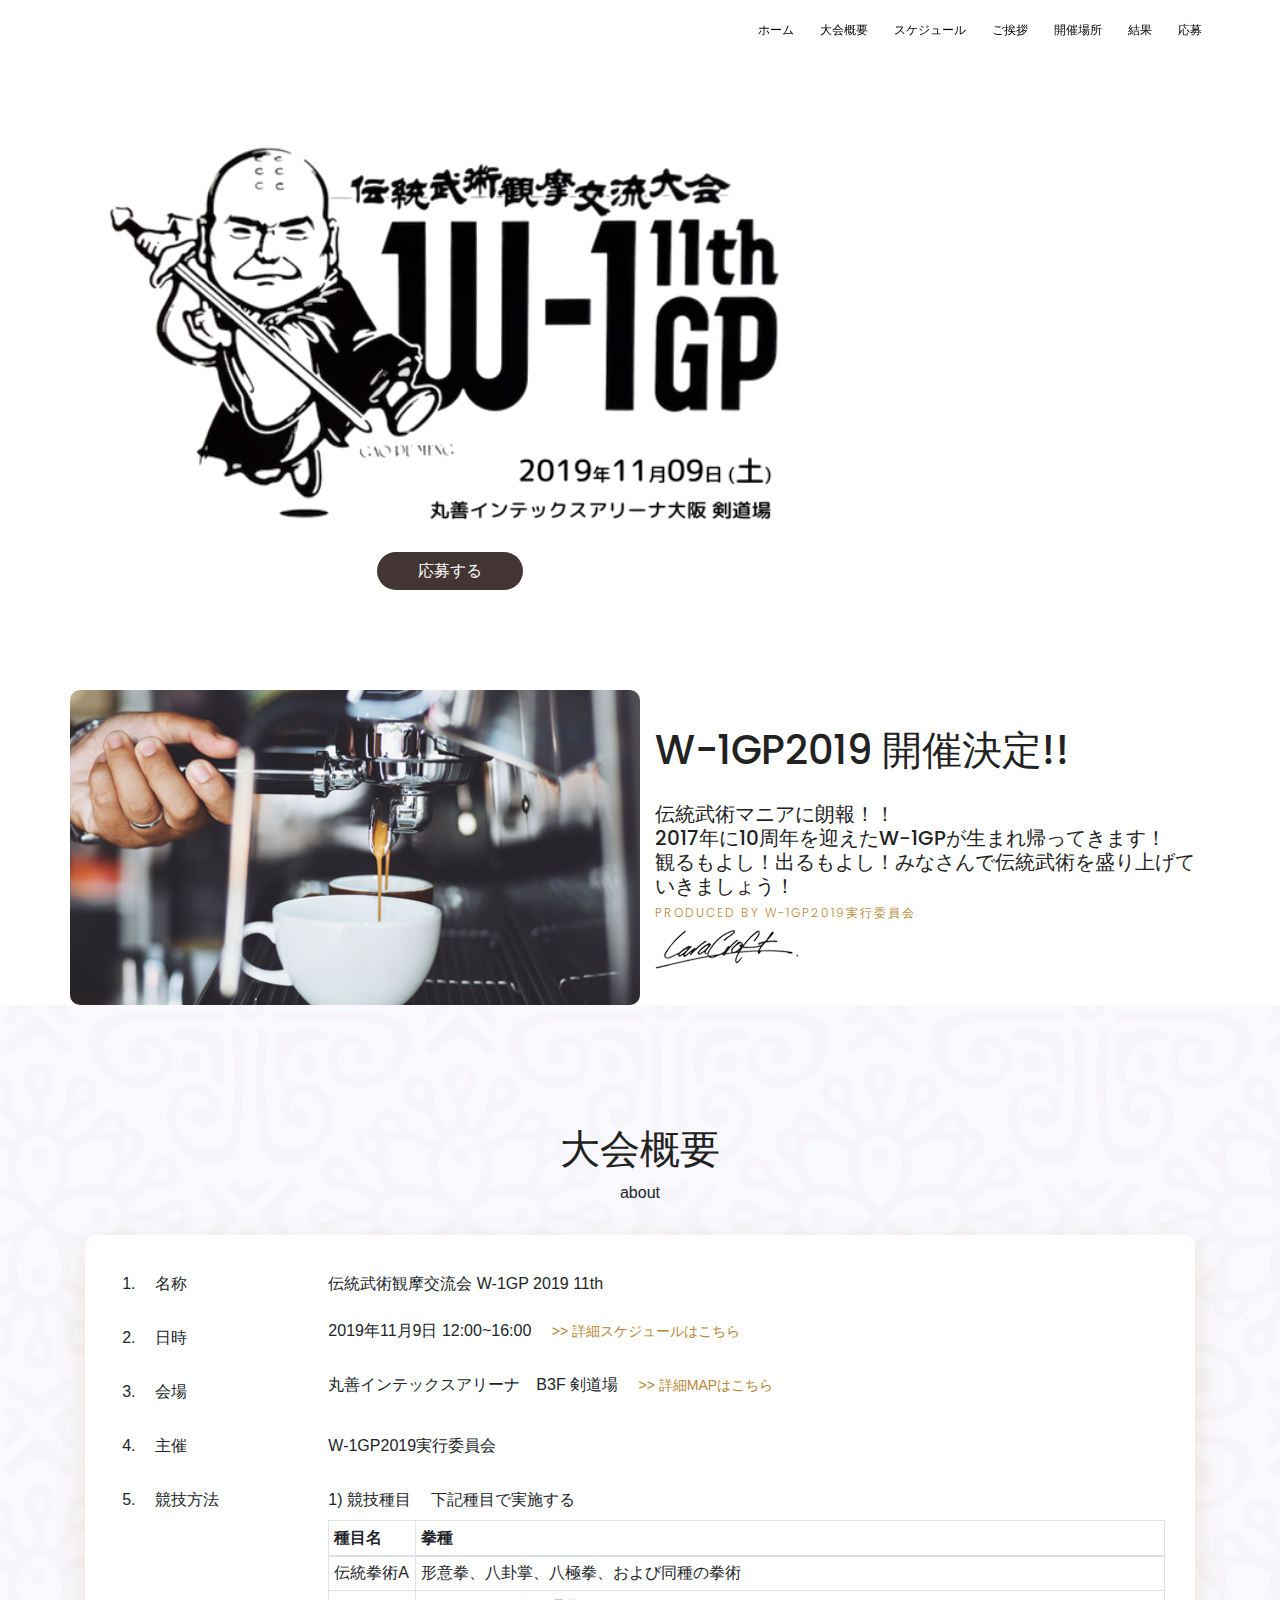
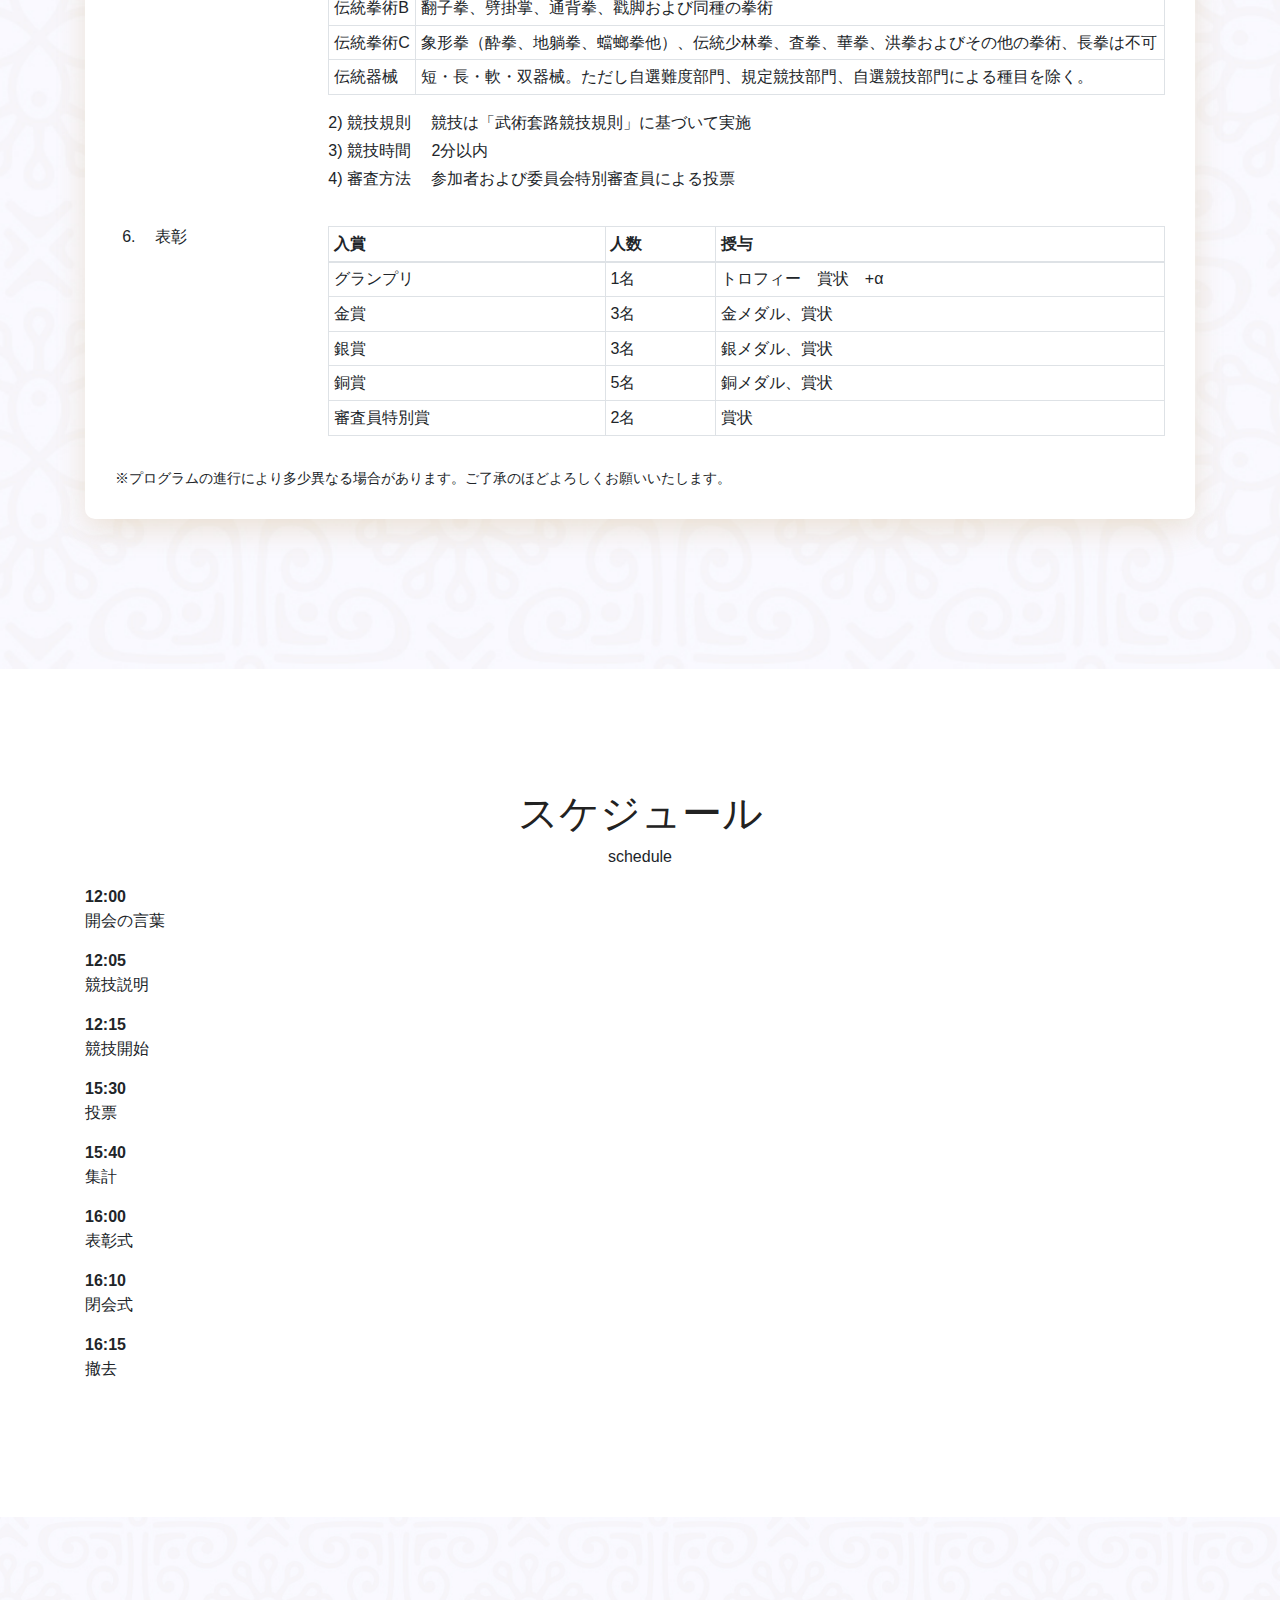
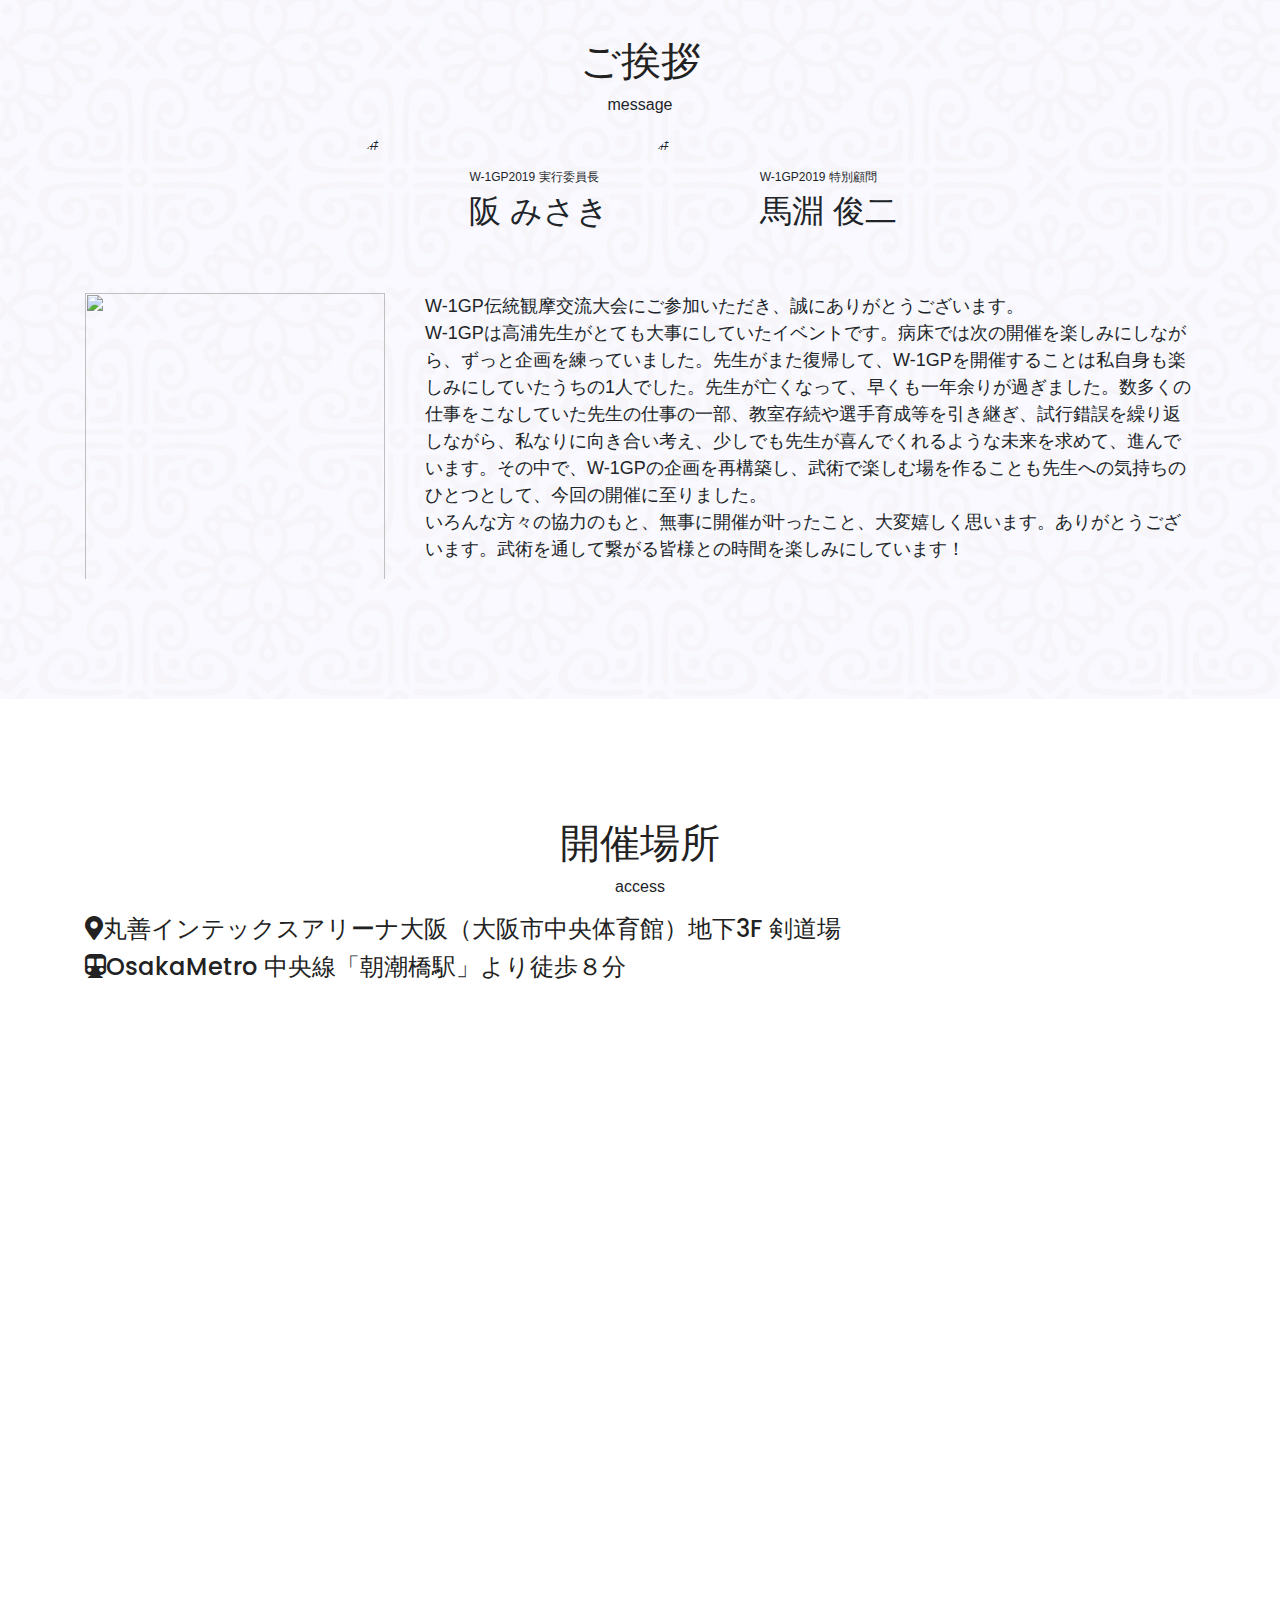
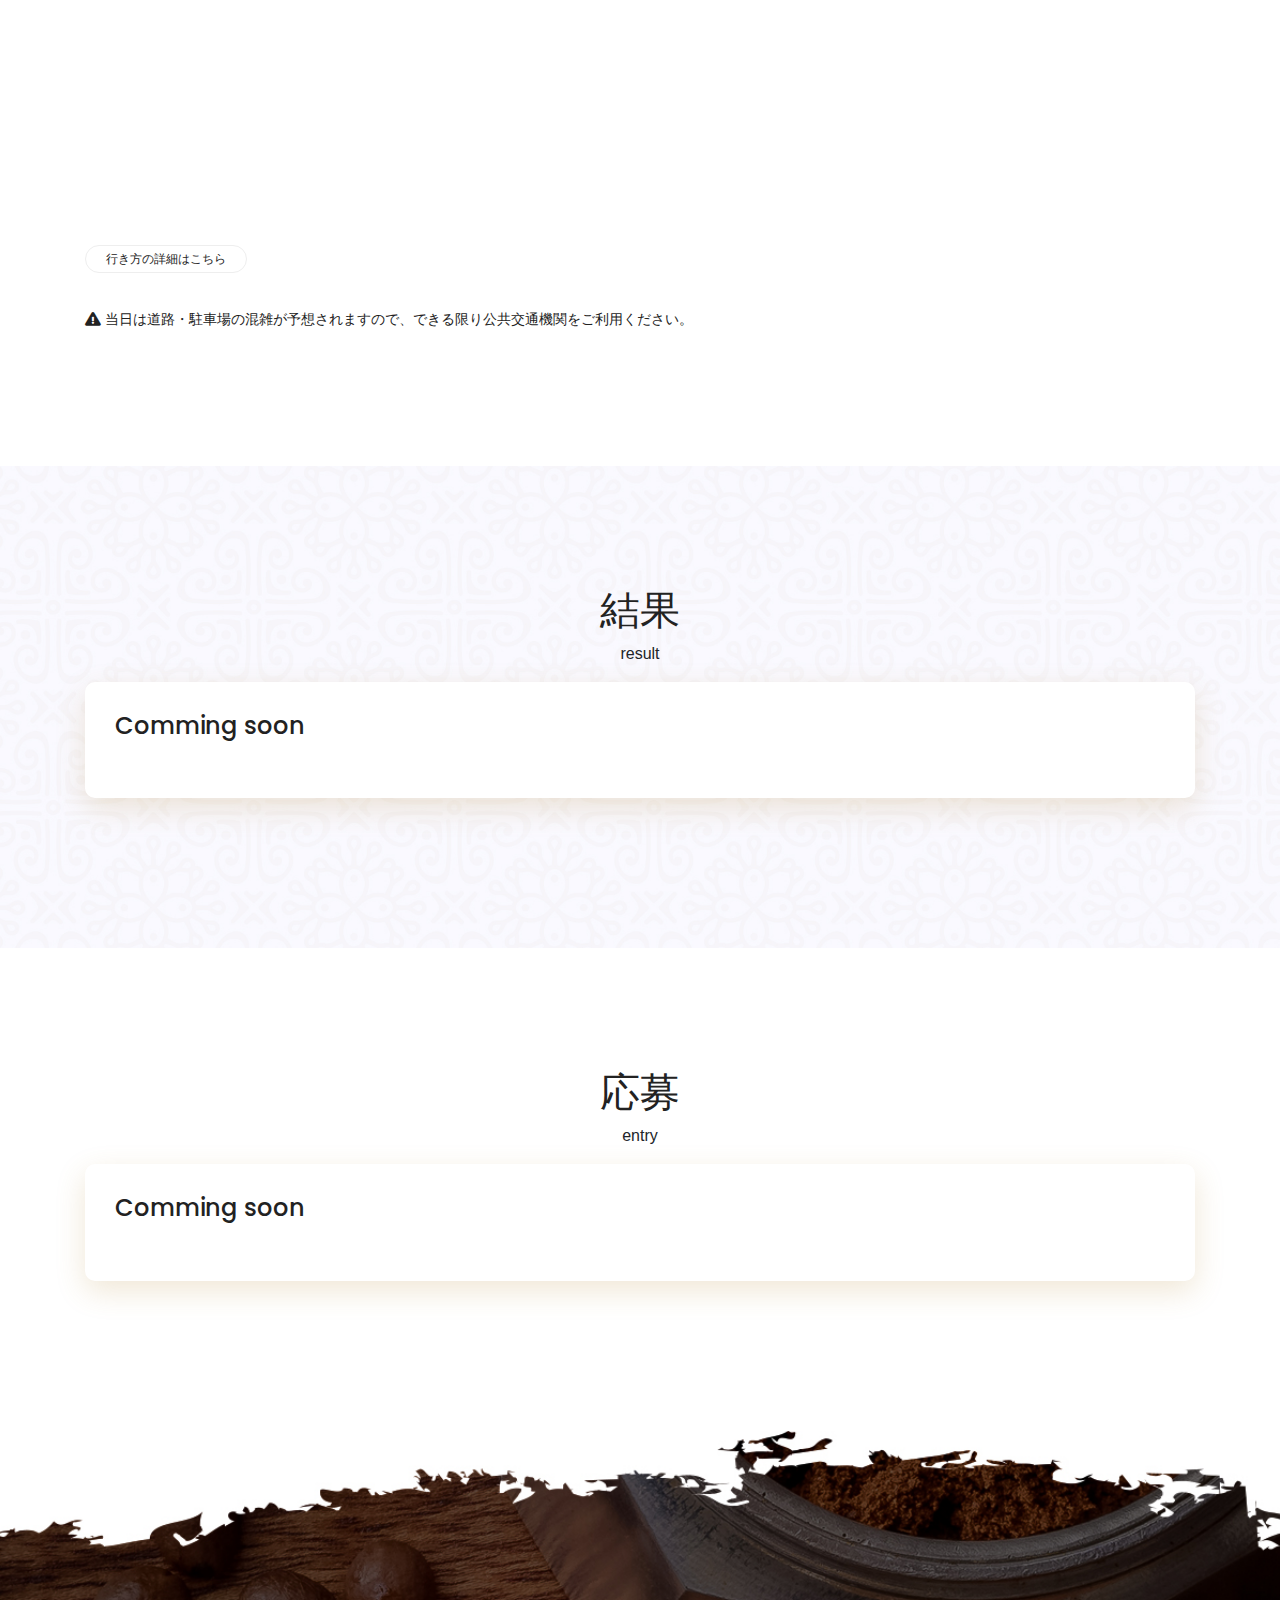
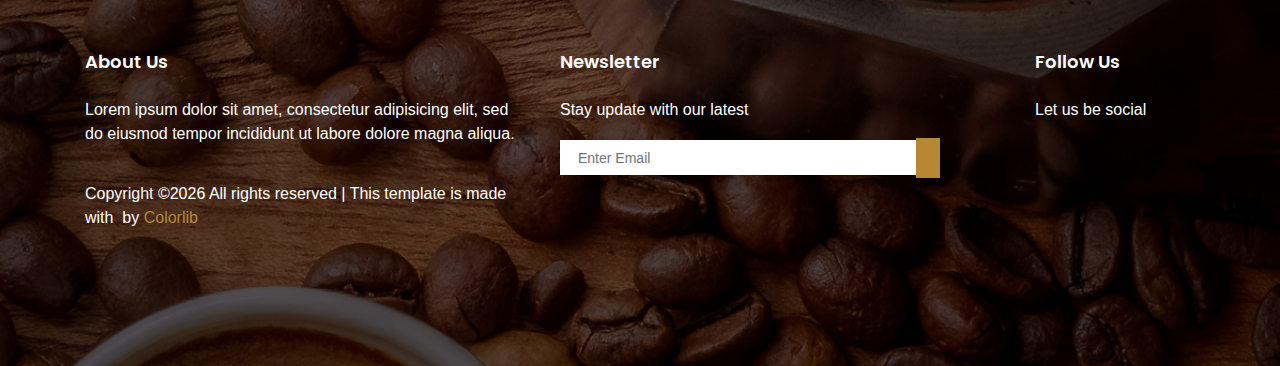
==== index.html @ 1977a781 "スケジュールHTML追加" ====
<!DOCTYPE html>
	<html lang="ja" class="no-js">
	<head>
		<!-- Mobile Specific Meta -->
		<meta name="viewport" content="width=device-width, initial-scale=1, shrink-to-fit=no">
		<!-- Favicon-->
		<link rel="shortcut icon" href="img/fav.png">
		<!-- Author Meta -->
		<meta name="author" content="codepixer">
		<!-- Meta Description -->
		<meta name="description" content="">
		<!-- Meta Keyword -->
		<meta name="keywords" content="">
		<!-- meta character set -->
		<meta charset="UTF-8">
		<!-- Site Title -->
		<title>W-1GP2019</title>

		<link href="https://fonts.googleapis.com/css?family=Poppins:100,200,400,300,500,600,700" rel="stylesheet"> 
			<!--
			CSS
			============================================= -->
			<link rel="stylesheet" href="css/linearicons.css">
 
			<link rel="stylesheet" href="css/main.css">

			<link rel="stylesheet" href="https://stackpath.bootstrapcdn.com/bootstrap/4.3.1/css/bootstrap.min.css" integrity="sha384-ggOyR0iXCbMQv3Xipma34MD+dH/1fQ784/j6cY/iJTQUOhcWr7x9JvoRxT2MZw1T" crossorigin="anonymous">

			<link href="https://use.fontawesome.com/releases/v5.6.1/css/all.css" rel="stylesheet">


		</head>
		<body>
			
			<!-- ヘッダー -->
			<header id="header" id="home">
				<div class="container">
			    	<div class="row align-items-center justify-content-between d-flex">
				      <div id="logo">
				        <a href="index.html"><img src="img/logo_W-1GP11th.png" alt="" title="" /></a>
				      </div>
				      <nav id="nav-menu-container">
				        <ul class="nav-menu">
				          <li class="menu-active"><a href="#home2">ホーム</a></li>
				          <li><a href="#about">大会概要</a></li>
				          <li><a href="#schedule">スケジュール</a></li>
				          <li><a href="#message">ご挨拶</a></li>
				          <li><a href="#access">開催場所</a></li>
				          <li><a href="#result">結果</a>
				          <li><a href="#entry">応募</a>
				          </li>
				        </ul>
				      </nav><!-- #nav-menu-container -->
			    	</div>
			    </div>
			  </header><!-- #header -->

			<!-- start banner Area -->
			<section class="banner-area" id="home">
				<div class="container">
					<div class="row fullscreen d-flex align-items-center justify-content-start">
						<div class="banner-content col-lg-8">
							
							<img class="header-img" src="img/logo_1.png" alt="">
							<a href="#entry" class="primary-btn">応募する</a>
						</div>
					</div>
				</div>
			</section>
			<!-- End banner Area -->

			<!-- Start video-sec Area -->
			<section class="video-sec-area pb-100 pt-40" id="home2">
				<div class="container">
					<div class="row justify-content-start align-items-center">
						<div class="col-lg-6 video-right p-0 justify-content-center align-items-center d-flex">
							<!-- <div class="overlay overlay-bg"></div> -->
							<iframe class="facebook-video" src="https://www.facebook.com/plugins/video.php?href=https%3A%2F%2Fwww.facebook.com%2Fkenkonkensya%2Fvideos%2F1352276488217875%2F&show_text=0&width=560" width="100%" height="315" style="border:none;overflow:hidden" scrolling="no" frameborder="0" allowTransparency="true" allowFullScreen="true"></iframe>

							<!-- <a class="play-btn" href="https://www.youtube.com/watch?v=ARA0AxrnHdM"><img class="img-fluid" src="img/play-icon.png" alt=""></a> -->
						</div>
						<div class="col-lg-6 video-left">
							
							<h1>W-1GP2019 開催決定!!
							</h1>
							<h5><span>伝統武術マニアに朗報！！ <br>
							2017年に10周年を迎えたW-1GPが生まれ帰ってきます！<br>

							観るもよし！出るもよし！みなさんで伝統武術を盛り上げていきましょう！
							</span></h5>
							
							<h6>produced by W-1GP2019実行委員会</h6>
							<img class="img-fluid" src="img/signature.png" alt="">
						</div>
					</div>
				</div>	
			</section>
			<!-- End video-sec Area -->
			
			<!-- Start menu Area -->
			<section class="menu-area section-gap" id="about">
				<div class="container">
					<div class="row d-flex justify-content-center">
						<div class="menu-content pb-60 col-lg-10">
							<div class="title text-center section-title">
								<h1 class="mb-10">大会概要</h1>
								<p>about</p>
							</div>
						</div>
					</div>

					<div class="row">
							<div class="col-lg-12">
								<div class="single-menu">

									<ol>
										<div class="form-group row">
											<li class="col-sm-2 col-form-label">名称</li>
											<div class="col-sm-10">
												<p class="form-control-plaintext">伝統武術観摩交流会 W-1GP 2019 11th</p>
											</div>
										</div>

										<div class="form-group row">
											<li class="col-sm-2 col-form-label">日時</li>
											<div class="col-sm-10">
												<span class="col-form-label mr-3">2019年11月9日 12:00~16:00</span>
												<span><a class="link" href="#schedule">>> 詳細スケジュールはこちら</a></span>
											</div>
										</div>

										<div class="form-group row">
											<li class="col-sm-2 col-form-label">会場</li>
											<div class="col-sm-10">
												<span class="col-form-label mr-3">丸善インテックスアリーナ　B3F 剣道場</span>
												<span><a class="link" href="#access">>> 詳細MAPはこちら</a></span>
											</div>
										</div>

										<div class="form-group row">
											<li class="col-sm-2 col-form-label">主催</li>
											<div class="col-sm-10">
												<p class="form-control-plaintext">W-1GP2019実行委員会</p>
											</div>
										</div>
										<div class="form-group row">
											<li class="col-sm-2 col-form-label">競技方法</li>
											<div class="col-sm-10">
												<div class="form-control-plaintext">
													<ul>
														<li class="mb-1">
															<span class="col-form-label mr-3">1) 競技種目</span>
															<span class="col-form-label">下記種目で実施する</span>
																<table class="table table-sm table-hover table-bordered mt-2">
																	<thead>
																		<tr>
																			<th>種目名</th>
																			<th>拳種</th>
																		</tr>
																	</thead>
																	<tbody>
																		<tr>
																			<td>伝統拳術A</td>
																			<td>形意拳、八卦掌、八極拳、および同種の拳術</td>
																		</tr>
																		<tr>
																			<td>伝統拳術B</td>
																			<td>翻子拳、劈掛掌、通背拳、戳脚および同種の拳術</td>
																		</tr>
																		<tr>
																			<td>伝統拳術C</td>
																			<td>象形拳（酔拳、地躺拳、蟷螂拳他）、伝統少林拳、査拳、華拳、洪拳およびその他の拳術、長拳は不可</td>
																		</tr>
																		<tr>
																			<td>伝統器械</td>
																			<td>短・長・軟・双器械。ただし自選難度部門、規定競技部門、自選競技部門による種目を除く。</td>
																		</tr>

																	</tbody>
																</table>

														</li>
	
														<li class="mb-1">
															<span class="col-form-label mr-3">2) 競技規則</span>
															<span class="col-form-label">競技は「武術套路競技規則」に基づいて実施</span>
														</li>
														<li class="mb-1">
															<span class="col-form-label mr-3">3) 競技時間</span>
															<span class="col-form-label">2分以内</span>
														</li>
														<li class="mb-1">
															<span class="col-form-label mr-3">4) 審査方法</span>
															<span class="col-form-label">参加者および委員会特別審査員による投票</span>
														</li>			
													</ul>
												</div>
												
												
											</div>
										</div>
										<div class="form-group row">
											<li class="col-sm-2 col-form-label">表彰</li>
											<div class="col-sm-10">
												<table class="table table-sm table-hover table-bordered mt-2">
													<thead>
														<tr>
															<th>入賞</th>
															<th>人数</th>
															<th>授与</th>
														</tr>
													</thead>
													<tbody>
														<tr>
															<td>グランプリ</td>
															<td>1名</td>
															<td>トロフィー　賞状　+α</td>
														</tr>
														<tr>
															<td>金賞</td>
															<td>3名</td>
															<td>金メダル、賞状</td>
														</tr>
														<tr>
															<td>銀賞</td>
															<td>3名</td>
															<td>銀メダル、賞状</td>
														</tr>
														<tr>
															<td>銅賞</td>
															<td>5名</td>
															<td>銅メダル、賞状</td>
														</tr>
														<tr>
															<td>審査員特別賞</td>
															<td>2名</td>
															<td>賞状</td>
														</tr>

													</tbody>
												</table>

											</div>
										</div>
									</ol>

									<p class="notes">※プログラムの進行により多少異なる場合があります。ご了承のほどよろしくお願いいたします。</p>

								</div>
							</div>
						</div>

				</div>
			</section>
			<!-- End menu Area -->

			<!-- Start gallery Area -->
			<section class="gallery-area section-gap" id="schedule">
				<div class="container">
					<div class="row d-flex justify-content-center">
						<div class="menu-content pb-60 col-lg-10">
							<div class="title text-center">
								<h1 class="mb-10">スケジュール</h1>
								<p>schedule</p>
							</div>
						</div>
					</div>
					<div class="row">
						<div class="col-lg-12">
							<ul class="p-program-timeline">
								<li class="p-program-timeline__item">
									<dl class="p-program-timeline__dl">
										<dt>12:00</dt>
										<dd>開会の言葉</dd>
									</dl>
								</li>
								<li class="p-program-timeline__item">
									<dl class="p-program-timeline__dl">
										<dt>12:05</dt>
										<dd>競技説明</dd>
									</dl>
								</li>
								<li class="p-program-timeline__item">
									<dl class="p-program-timeline__dl">
										<dt>12:15</dt>
										<dd>競技開始</dd>
									</dl>
								</li>
								<li class="p-program-timeline__item">
									<dl class="p-program-timeline__dl">
										<dt>15:30</dt>
										<dd>投票</dd>
									</dl>
								</li>
								<li class="p-program-timeline__item">
									<dl class="p-program-timeline__dl">
										<dt>15:40</dt>
										<dd>集計</dd>
									</dl>
								</li>
								<li class="p-program-timeline__item">
									<dl class="p-program-timeline__dl">
										<dt>16:00</dt>
										<dd>表彰式</dd>
									</dl>
								</li>
								<li class="p-program-timeline__item">
									<dl class="p-program-timeline__dl">
										<dt>16:10</dt>
										<dd>閉会式</dd>
									</dl>
								</li>
								<li class="p-program-timeline__item">
									<dl class="p-program-timeline__dl">
										<dt>16:15</dt>
										<dd>撤去</dd>
									</dl>
								</li>
							</ul>

						</div>
					</div>
				</div>
			</section>
			<!-- End gallery Area -->

			<!-- Start menu Area -->
			<section class="menu-area section-gap" id="message">
				<div class="container">
					<div class="row d-flex justify-content-center">
						<div class="menu-content pb-60 col-lg-10">
							<div class="title text-center">
								<h1 class="mb-10">ご挨拶</h1>
								<p>message</p>
							</div>
						</div>
					</div>

					<ul class="tabs">
						<li class="hover" data-tab="misaki">
							<img class="lazyload lazyload-loaded" src="img/message/misaki_message_circle.jpg" alt="#">
							<p>
								<span>W-1GP2019 実行委員長</span>
								阪 みさき
							</p>
						</li>
						<li class="hover" data-tab="mabuchi">
							<img class="lazyload lazyload-loaded" src="img/message/mabuchi_message_circle.jpg" alt="#">
							<p>
								<span>W-1GP2019 特別顧問</span>
								馬淵 俊二
							</p>
						</li>
					</ul>

					<article class="tabpage active" data-tab="misaki">
						<img class="lazyload lazyload-loaded" data-src="img/message/misaki_profile.jpg" src="img/message/misaki_message.jpg" alt="">
						<div class="text-message">
							<p>
								W-1GP伝統観摩交流大会にご参加いただき、誠にありがとうございます。
								<br>
								W-1GPは高浦先生がとても大事にしていたイベントです。病床では次の開催を楽しみにしながら、ずっと企画を練っていました。先生がまた復帰して、W-1GPを開催することは私自身も楽しみにしていたうちの1人でした。先生が亡くなって、早くも一年余りが過ぎました。数多くの仕事をこなしていた先生の仕事の一部、教室存続や選手育成等を引き継ぎ、試行錯誤を繰り返しながら、私なりに向き合い考え、少しでも先生が喜んでくれるような未来を求めて、進んでいます。その中で、W-1GPの企画を再構築し、武術で楽しむ場を作ることも先生への気持ちのひとつとして、今回の開催に至りました。
							<br>
								いろんな方々の協力のもと、無事に開催が叶ったこと、大変嬉しく思います。ありがとうございます。武術を通して繋がる皆様との時間を楽しみにしています！
							</p>
						</div>

					</article>

					<article class="tabpage" data-tab="misaki">
						<img class="lazyload lazyload-loaded" data-src="img/message/misaki_profile.jpg" src="img/message/mabuchi_message.jpg" alt="">
						<div class="text-message">
							<p>
								伝統武術観摩交流大会(W-1GP)は日本の武術太極拳の普及・指導に尽力し功績を残した故高浦猛氏が、全国の伝統武術愛好者の交流の場として2007年から開催した伝統武術による表演大会です。
								<br>
								この大会の最大の特徴は表演者の相互評価により優秀者を決定するという事にあります。即ち、規定された基準により審判員が評価するのではなく、表演者の目線でお互いが評価し合うというものです。
								<br>
　								伝統武術の愛好者は実に様々な価値観で武術を練習しており、風格、美観、あるいは実用性などそれぞれ重視するものが異なります。
								そういった自己の価値観に合った表演を自由に評価し交流することが出来るという点で、この大会は非常に有益なものと言えます。
								<br>
								W-1GPは2016年まで10回を数えましたが主催者である高浦氏の逝去により中断されておりました。しかし此の度、高浦氏の遺志を受けた愛弟子の皆さんの熱意と努力により再開されることは大変喜ばしい事と存じます。
								<br>
								今大会の盛会と今後の益々の発展を心より祈念します。 <br>
								以上
							</p>
						</div>

					</article>

				</div>	
			</section>
			<!-- End menu Area -->
			
			<!-- Start blog Area -->
			<section class="blog-area section-gap" id="access">
				<div class="container">
					<div class="row d-flex justify-content-center">
						<div class="menu-content pb-60 col-lg-10">
							<div class="title text-center">
								<h1 class="mb-10">開催場所</h1>
								<p>access</p>
							</div>
						</div>
					</div>

					<div class="row">

						<div class="col-lg-12 col-md-12 single-blog">
							<a href=""><h4><i class="fas fa-map-marker-alt"></i>丸善インテックスアリーナ大阪（大阪市中央体育館）地下3F 剣道場</h4></a>

							<h4><i class="fas fa-subway"></i>OsakaMetro 中央線「朝潮橋駅」より徒歩８分 </h4>
							<div class="google-map .align-items-center">
								<iframe class="map-container" src="https://www.google.com/maps/embed?pb=!1m18!1m12!1m3!1d3281.8106744837287!2d135.4425510512696!3d34.65948398034917!2m3!1f0!2f0!3f0!3m2!1i1024!2i768!4f13.1!3m3!1m2!1s0x6000e8873662eaa9%3A0x192d77e9ec6f65f9!2z5Li45ZaE44Kk44Oz44OG44OD44Kv44Ki44Oq44O844OK5aSn6Ziq!5e0!3m2!1sja!2sph!4v1565352390541!5m2!1sja!2sph" width="600" height="450" frameborder="0" style="border:0" allowfullscreen></iframe>
							</div>
							
							<ul class="post-tags">
								<li><a href="https://www.yahataya-park.jp/access/index.html#asashio">行き方の詳細はこちら</a></li>
								<!-- <li><a href="#">Life Style</a></li> -->
							</ul>
<!-- 							<p>正面玄関を入って右に曲がり</p>
 -->							<p class="post-date">
								<i class="fas fa-exclamation-triangle"></i>
								当日は道路・駐車場の混雑が予想されますので、できる限り公共交通機関をご利用ください。
							</p>
						</div>

					</div>

				</div>	
			</section>
			<!-- End blog Area -->

			<!-- Start menu Area -->
			<section class="menu-area section-gap" id="result">
				<div class="container">
					<div class="row d-flex justify-content-center">
						<div class="menu-content pb-60 col-lg-10">
							<div class="title text-center">
								<h1 class="mb-10">結果</h1>
								<p>result</p>
							</div>
						</div>
					</div>

					<div class="row">
						<div class="col-lg-12">
							<div class="single-menu">
								<div class="title-div justify-content-between d-flex">
									<h4>Comming soon</h4>
								</div>
							</div>
						</div>
					</div>

				</div>
			</section>
			<!-- End menu Area -->
			
			<!-- Start blog Area -->
			<section class="blog-area section-gap" id="entry">
				<div class="container">
					<div class="row d-flex justify-content-center">
						<div class="menu-content pb-60 col-lg-10">
							<div class="title text-center">
								<h1 class="mb-10">応募</h1>
								<p>entry</p>
							</div>
						</div>
					</div>

					<div class="row">
						<div class="col-lg-12">
							<div class="single-menu">
								<div class="title-div justify-content-between d-flex">
									<h4>Comming soon</h4>
								</div>
							</div>
						</div>
					</div>

				</div>
			</section>
			<!-- End blog Area -->

			<!-- start footer Area -->		
			<footer class="footer-area section-gap">
				<div class="container">
					<div class="row">
						<div class="col-lg-5 col-md-6 col-sm-6">
							<div class="single-footer-widget">
								<h6>About Us</h6>
								<p>
									Lorem ipsum dolor sit amet, consectetur adipisicing elit, sed do eiusmod tempor incididunt ut labore dolore magna aliqua.
								</p>
								<p class="footer-text">
									<!-- Link back to Colorlib can't be removed. Template is licensed under CC BY 3.0. -->
Copyright &copy;<script>document.write(new Date().getFullYear());</script> All rights reserved | This template is made with <i class="fa fa-heart-o" aria-hidden="true"></i> by <a href="https://colorlib.com" target="_blank">Colorlib</a>
<!-- Link back to Colorlib can't be removed. Template is licensed under CC BY 3.0. -->
								</p>								
							</div>
						</div>
						<div class="col-lg-5  col-md-6 col-sm-6">
							<div class="single-footer-widget">
								<h6>Newsletter</h6>
								<p>Stay update with our latest</p>
								<div class="" id="mc_embed_signup">
									<form target="_blank" novalidate="true" action="https://spondonit.us12.list-manage.com/subscribe/post?u=1462626880ade1ac87bd9c93a&amp;id=92a4423d01" method="get" class="form-inline">
										<input class="form-control" name="EMAIL" placeholder="Enter Email" onfocus="this.placeholder = ''" onblur="this.placeholder = 'Enter Email '" required="" type="email">
			                            	<button class="click-btn btn btn-default"><i class="fa fa-long-arrow-right" aria-hidden="true"></i></button>
			                            	<div style="position: absolute; left: -5000px;">
												<input name="b_36c4fd991d266f23781ded980_aefe40901a" tabindex="-1" value="" type="text">
											</div>

										<div class="info pt-20"></div>
									</form>
								</div>
							</div>
						</div>						
						<div class="col-lg-2 col-md-6 col-sm-6 social-widget">
							<div class="single-footer-widget">
								<h6>Follow Us</h6>
								<p>Let us be social</p>
								<div class="footer-social d-flex align-items-center">
									<a href="#"><i class="fa fa-facebook"></i></a>
									<a href="#"><i class="fa fa-twitter"></i></a>
									<a href="#"><i class="fa fa-dribbble"></i></a>
									<a href="#"><i class="fa fa-behance"></i></a>
								</div>
							</div>
						</div>							
					</div>
				</div>
			</footer>	
			<!-- End footer Area -->	

			<script src="js/vendor/jquery-2.2.4.min.js"></script>
			<script src="https://cdnjs.cloudflare.com/ajax/libs/popper.js/1.12.9/umd/popper.min.js" integrity="sha384-ApNbgh9B+Y1QKtv3Rn7W3mgPxhU9K/ScQsAP7hUibX39j7fakFPskvXusvfa0b4Q" crossorigin="anonymous"></script>
			<script src="js/vendor/bootstrap.min.js"></script>			
			<script type="text/javascript" src="https://maps.googleapis.com/maps/api/js?key=AIzaSyBhOdIF3Y9382fqJYt5I_sswSrEw5eihAA"></script>
  			<script src="js/easing.min.js"></script>			
			<script src="js/hoverIntent.js"></script>
			<script src="js/superfish.min.js"></script>	
			<script src="js/jquery.ajaxchimp.min.js"></script>
			<script src="js/jquery.magnific-popup.min.js"></script>	
			<script src="js/owl.carousel.min.js"></script>			
			<script src="js/jquery.sticky.js"></script>
			<script src="js/jquery.nice-select.min.js"></script>			
			<script src="js/parallax.min.js"></script>	
			<script src="js/waypoints.min.js"></script>
			<script src="js/jquery.counterup.min.js"></script>					
			<script src="js/mail-script.js"></script>	
			<script src="js/main.js"></script>	
		</body>
	</html>
---- css/linearicons.css ----
@font-face {
	font-family: 'Linearicons-Free';
	src:url('../fonts/Linearicons-Free.eot?w118d');
	src:url('../fonts/Linearicons-Free.eot?#iefixw118d') format('embedded-opentype'),
		url('../fonts/Linearicons-Free.woff2?w118d') format('woff2'),
		url('../fonts/Linearicons-Free.woff?w118d') format('woff'),
		url('../fonts/Linearicons-Free.ttf?w118d') format('truetype'),
		url('../fonts/Linearicons-Free.svg?w118d#Linearicons-Free') format('svg');
	font-weight: normal;
	font-style: normal;
}

.lnr {
	font-family: 'Linearicons-Free';
	speak: none;
	font-style: normal;
	font-weight: normal;
	font-variant: normal;
	text-transform: none;
	line-height: 1;

	/* Better Font Rendering =========== */
	-webkit-font-smoothing: antialiased;
	-moz-osx-font-smoothing: grayscale;
}

.lnr-home:before {
	content: "\e800";
}
.lnr-apartment:before {
	content: "\e801";
}
.lnr-pencil:before {
	content: "\e802";
}
.lnr-magic-wand:before {
	content: "\e803";
}
.lnr-drop:before {
	content: "\e804";
}
.lnr-lighter:before {
	content: "\e805";
}
.lnr-poop:before {
	content: "\e806";
}
.lnr-sun:before {
	content: "\e807";
}
.lnr-moon:before {
	content: "\e808";
}
.lnr-cloud:before {
	content: "\e809";
}
.lnr-cloud-upload:before {
	content: "\e80a";
}
.lnr-cloud-download:before {
	content: "\e80b";
}
.lnr-cloud-sync:before {
	content: "\e80c";
}
.lnr-cloud-check:before {
	content: "\e80d";
}
.lnr-database:before {
	content: "\e80e";
}
.lnr-lock:before {
	content: "\e80f";
}
.lnr-cog:before {
	content: "\e810";
}
.lnr-trash:before {
	content: "\e811";
}
.lnr-dice:before {
	content: "\e812";
}
.lnr-heart:before {
	content: "\e813";
}
.lnr-star:before {
	content: "\e814";
}
.lnr-star-half:before {
	content: "\e815";
}
.lnr-star-empty:before {
	content: "\e816";
}
.lnr-flag:before {
	content: "\e817";
}
.lnr-envelope:before {
	content: "\e818";
}
.lnr-paperclip:before {
	content: "\e819";
}
.lnr-inbox:before {
	content: "\e81a";
}
.lnr-eye:before {
	content: "\e81b";
}
.lnr-printer:before {
	content: "\e81c";
}
.lnr-file-empty:before {
	content: "\e81d";
}
.lnr-file-add:before {
	content: "\e81e";
}
.lnr-enter:before {
	content: "\e81f";
}
.lnr-exit:before {
	content: "\e820";
}
.lnr-graduation-hat:before {
	content: "\e821";
}
.lnr-license:before {
	content: "\e822";
}
.lnr-music-note:before {
	content: "\e823";
}
.lnr-film-play:before {
	content: "\e824";
}
.lnr-camera-video:before {
	content: "\e825";
}
.lnr-camera:before {
	content: "\e826";
}
.lnr-picture:before {
	content: "\e827";
}
.lnr-book:before {
	content: "\e828";
}
.lnr-bookmark:before {
	content: "\e829";
}
.lnr-user:before {
	content: "\e82a";
}
.lnr-users:before {
	content: "\e82b";
}
.lnr-shirt:before {
	content: "\e82c";
}
.lnr-store:before {
	content: "\e82d";
}
.lnr-cart:before {
	content: "\e82e";
}
.lnr-tag:before {
	content: "\e82f";
}
.lnr-phone-handset:before {
	content: "\e830";
}
.lnr-phone:before {
	content: "\e831";
}
.lnr-pushpin:before {
	content: "\e832";
}
.lnr-map-marker:before {
	content: "\e833";
}
.lnr-map:before {
	content: "\e834";
}
.lnr-location:before {
	content: "\e835";
}
.lnr-calendar-full:before {
	content: "\e836";
}
.lnr-keyboard:before {
	content: "\e837";
}
.lnr-spell-check:before {
	content: "\e838";
}
.lnr-screen:before {
	content: "\e839";
}
.lnr-smartphone:before {
	content: "\e83a";
}
.lnr-tablet:before {
	content: "\e83b";
}
.lnr-laptop:before {
	content: "\e83c";
}
.lnr-laptop-phone:before {
	content: "\e83d";
}
.lnr-power-switch:before {
	content: "\e83e";
}
.lnr-bubble:before {
	content: "\e83f";
}
.lnr-heart-pulse:before {
	content: "\e840";
}
.lnr-construction:before {
	content: "\e841";
}
.lnr-pie-chart:before {
	content: "\e842";
}
.lnr-chart-bars:before {
	content: "\e843";
}
.lnr-gift:before {
	content: "\e844";
}
.lnr-diamond:before {
	content: "\e845";
}
.lnr-linearicons:before {
	content: "\e846";
}
.lnr-dinner:before {
	content: "\e847";
}
.lnr-coffee-cup:before {
	content: "\e848";
}
.lnr-leaf:before {
	content: "\e849";
}
.lnr-paw:before {
	content: "\e84a";
}
.lnr-rocket:before {
	content: "\e84b";
}
.lnr-briefcase:before {
	content: "\e84c";
}
.lnr-bus:before {
	content: "\e84d";
}
.lnr-car:before {
	content: "\e84e";
}
.lnr-train:before {
	content: "\e84f";
}
.lnr-bicycle:before {
	content: "\e850";
}
.lnr-wheelchair:before {
	content: "\e851";
}
.lnr-select:before {
	content: "\e852";
}
.lnr-earth:before {
	content: "\e853";
}
.lnr-smile:before {
	content: "\e854";
}
.lnr-sad:before {
	content: "\e855";
}
.lnr-neutral:before {
	content: "\e856";
}
.lnr-mustache:before {
	content: "\e857";
}
.lnr-alarm:before {
	content: "\e858";
}
.lnr-bullhorn:before {
	content: "\e859";
}
.lnr-volume-high:before {
	content: "\e85a";
}
.lnr-volume-medium:before {
	content: "\e85b";
}
.lnr-volume-low:before {
	content: "\e85c";
}
.lnr-volume:before {
	content: "\e85d";
}
.lnr-mic:before {
	content: "\e85e";
}
.lnr-hourglass:before {
	content: "\e85f";
}
.lnr-undo:before {
	content: "\e860";
}
.lnr-redo:before {
	content: "\e861";
}
.lnr-sync:before {
	content: "\e862";
}
.lnr-history:before {
	content: "\e863";
}
.lnr-clock:before {
	content: "\e864";
}
.lnr-download:before {
	content: "\e865";
}
.lnr-upload:before {
	content: "\e866";
}
.lnr-enter-down:before {
	content: "\e867";
}
.lnr-exit-up:before {
	content: "\e868";
}
.lnr-bug:before {
	content: "\e869";
}
.lnr-code:before {
	content: "\e86a";
}
.lnr-link:before {
	content: "\e86b";
}
.lnr-unlink:before {
	content: "\e86c";
}
.lnr-thumbs-up:before {
	content: "\e86d";
}
.lnr-thumbs-down:before {
	content: "\e86e";
}
.lnr-magnifier:before {
	content: "\e86f";
}
.lnr-cross:before {
	content: "\e870";
}
.lnr-menu:before {
	content: "\e871";
}
.lnr-list:before {
	content: "\e872";
}
.lnr-chevron-up:before {
	content: "\e873";
}
.lnr-chevron-down:before {
	content: "\e874";
}
.lnr-chevron-left:before {
	content: "\e875";
}
.lnr-chevron-right:before {
	content: "\e876";
}
.lnr-arrow-up:before {
	content: "\e877";
}
.lnr-arrow-down:before {
	content: "\e878";
}
.lnr-arrow-left:before {
	content: "\e879";
}
.lnr-arrow-right:before {
	content: "\e87a";
}
.lnr-move:before {
	content: "\e87b";
}
.lnr-warning:before {
	content: "\e87c";
}
.lnr-question-circle:before {
	content: "\e87d";
}
.lnr-menu-circle:before {
	content: "\e87e";
}
.lnr-checkmark-circle:before {
	content: "\e87f";
}
.lnr-cross-circle:before {
	content: "\e880";
}
.lnr-plus-circle:before {
	content: "\e881";
}
.lnr-circle-minus:before {
	content: "\e882";
}
.lnr-arrow-up-circle:before {
	content: "\e883";
}
.lnr-arrow-down-circle:before {
	content: "\e884";
}
.lnr-arrow-left-circle:before {
	content: "\e885";
}
.lnr-arrow-right-circle:before {
	content: "\e886";
}
.lnr-chevron-up-circle:before {
	content: "\e887";
}
.lnr-chevron-down-circle:before {
	content: "\e888";
}
.lnr-chevron-left-circle:before {
	content: "\e889";
}
.lnr-chevron-right-circle:before {
	content: "\e88a";
}
.lnr-crop:before {
	content: "\e88b";
}
.lnr-frame-expand:before {
	content: "\e88c";
}
.lnr-frame-contract:before {
	content: "\e88d";
}
.lnr-layers:before {
	content: "\e88e";
}
.lnr-funnel:before {
	content: "\e88f";
}
.lnr-text-format:before {
	content: "\e890";
}
.lnr-text-format-remove:before {
	content: "\e891";
}
.lnr-text-size:before {
	content: "\e892";
}
.lnr-bold:before {
	content: "\e893";
}
.lnr-italic:before {
	content: "\e894";
}
.lnr-underline:before {
	content: "\e895";
}
.lnr-strikethrough:before {
	content: "\e896";
}
.lnr-highlight:before {
	content: "\e897";
}
.lnr-text-align-left:before {
	content: "\e898";
}
.lnr-text-align-center:before {
	content: "\e899";
}
.lnr-text-align-right:before {
	content: "\e89a";
}
.lnr-text-align-justify:before {
	content: "\e89b";
}
.lnr-line-spacing:before {
	content: "\e89c";
}
.lnr-indent-increase:before {
	content: "\e89d";
}
.lnr-indent-decrease:before {
	content: "\e89e";
}
.lnr-pilcrow:before {
	content: "\e89f";
}
.lnr-direction-ltr:before {
	content: "\e8a0";
}
.lnr-direction-rtl:before {
	content: "\e8a1";
}
.lnr-page-break:before {
	content: "\e8a2";
}
.lnr-sort-alpha-asc:before {
	content: "\e8a3";
}
.lnr-sort-amount-asc:before {
	content: "\e8a4";
}
.lnr-hand:before {
	content: "\e8a5";
}
.lnr-pointer-up:before {
	content: "\e8a6";
}
.lnr-pointer-right:before {
	content: "\e8a7";
}
.lnr-pointer-down:before {
	content: "\e8a8";
}
.lnr-pointer-left:before {
	content: "\e8a9";
}
---- css/main.css ----
/*--------------------------- Color variations ----------------------*/
/* Medium Layout: 1280px */
/* Tablet Layout: 768px */
/* Mobile Layout: 320px */
/* Wide Mobile Layout: 480px */
/* =================================== */
/*  Basic Style 
/* =================================== */
::-moz-selection {
  /* Code for Firefox */
  background-color: #b68834;
  color: #fff;
}

::selection {
  background-color: #b68834;
  color: #fff;
}

::-webkit-input-placeholder {
  /* WebKit, Blink, Edge */
  color: #777777;
  font-weight: 300;
}

:-moz-placeholder {
  /* Mozilla Firefox 4 to 18 */
  color: #777777;
  opacity: 1;
  font-weight: 300;
}

::-moz-placeholder {
  /* Mozilla Firefox 19+ */
  color: #777777;
  opacity: 1;
  font-weight: 300;
}

:-ms-input-placeholder {
  /* Internet Explorer 10-11 */
  color: #777777;
  font-weight: 300;
}

::-ms-input-placeholder {
  /* Microsoft Edge */
  color: #777777;
  font-weight: 300;
}

body {
  color: #777777;
  font-family: "Poppins", sans-serif;
  font-size: 14px;
  font-weight: 300;
  line-height: 1.625em;
  position: relative;
  text-align: center;
}

ul {
  margin: 0;
  padding: 0;
  list-style: none;
}

select {
  display: block;
}

figure {
  margin: 0;
}

a {
  -webkit-transition: all 0.3s ease 0s;
  -moz-transition: all 0.3s ease 0s;
  -o-transition: all 0.3s ease 0s;
  transition: all 0.3s ease 0s;
}

iframe {
  border: 0;
}

a, a:focus, a:hover {
  text-decoration: none;
  outline: 0;
}

.btn.active.focus,
.btn.active:focus,
.btn.focus,
.btn.focus:active,
.btn:active:focus,
.btn:focus {
  text-decoration: none;
  outline: 0;
}

.card-panel {
  margin: 0;
  padding: 60px;
}

/**
 *  Typography
 *
 **/
.btn i, .btn-large i, .btn-floating i, .btn-large i, .btn-flat i {
  font-size: 1em;
  line-height: inherit;
}

.gray-bg {
  background: #f9f9ff;
}

h1, h2, h3,
h4, h5, h6 {
  font-family: "Poppins", sans-serif;
  color: #222222;
  line-height: 1.2em !important;
  margin-bottom: 0;
  margin-top: 0;
  font-weight: 600;
}

.h1, .h2, .h3,
.h4, .h5, .h6 {
  margin-bottom: 0;
  margin-top: 0;
  font-family: "Poppins", sans-serif;
  font-weight: 600;
  color: #222222;
}

h1, .h1 {
  font-size: 36px;
}

h2, .h2 {
  font-size: 30px;
}

h3, .h3 {
  font-size: 24px;
}

h4, .h4 {
  font-size: 18px;
}

h5, .h5 {
  font-size: 16px;
}

h6, .h6 {
  font-size: 14px;
  color: #222222;
}

td, th {
  border-radius: 0px;
}

/**
 * For modern browsers
 * 1. The space content is one way to avoid an Opera bug when the
 *    contenteditable attribute is included anywhere else in the document.
 *    Otherwise it causes space to appear at the top and bottom of elements
 *    that are clearfixed.
 * 2. The use of `table` rather than `block` is only necessary if using
 *    `:before` to contain the top-margins of child elements.
 */
.clear::before, .clear::after {
  content: " ";
  display: table;
}

.clear::after {
  clear: both;
}


.overlay {
  position: absolute;
  left: 0;
  right: 0;
  top: 0;
  bottom: 0;
}

.container.fullwidth {
  width: 100%;
}

.container.no-padding {
  padding-left: 0;
  padding-right: 0;
}

.no-padding {
  padding: 0;
}

.section-bg {
  background: #f9fafc;
}

.button-area {
  background: #fff;
}

.button-area .border-top-generic {
  padding: 70px 15px;
  border-top: 1px dotted #eee;
}

.button-group-area .genric-btn {
  margin-right: 10px;
  margin-top: 10px;
}

.button-group-area .genric-btn:last-child {
  margin-right: 0;
}

.genric-btn {
  display: inline-block;
  outline: none;
  line-height: 40px;
  padding: 0 30px;
  font-size: .8em;
  text-align: center;
  text-decoration: none;
  font-weight: 500;
  cursor: pointer;
  -webkit-transition: all 0.3s ease 0s;
  -moz-transition: all 0.3s ease 0s;
  -o-transition: all 0.3s ease 0s;
  transition: all 0.3s ease 0s;
}

.genric-btn:focus {
  outline: none;
}

.genric-btn.e-large {
  padding: 0 40px;
  line-height: 50px;
}

.genric-btn.large {
  line-height: 45px;
}

.genric-btn.medium {
  line-height: 30px;
}

.genric-btn.small {
  line-height: 25px;
}

.genric-btn.radius {
  border-radius: 3px;
}

.genric-btn.circle {
  border-radius: 20px;
}

.genric-btn.arrow {
  display: -webkit-inline-box;
  display: -ms-inline-flexbox;
  display: inline-flex;
  -webkit-box-align: center;
  -ms-flex-align: center;
  align-items: center;
}

.genric-btn.arrow span {
  margin-left: 10px;
}

.genric-btn.default {
  color: #222222;
  background: #f9f9ff;
  border: 1px solid transparent;
}

.genric-btn.default:hover {
  border: 1px solid #f9f9ff;
  background: #fff;
}

.genric-btn.default-border {
  border: 1px solid #f9f9ff;
  background: #fff;
}

.genric-btn.default-border:hover {
  color: #222222;
  background: #f9f9ff;
  border: 1px solid transparent;
}

.genric-btn.primary {
  color: #fff;
  background: #b68834;
  border: 1px solid transparent;
}

.genric-btn.primary:hover {
  color: #b68834;
  border: 1px solid #b68834;
  background: #fff;
}

.genric-btn.primary-border {
  color: #b68834;
  border: 1px solid #b68834;
  background: #fff;
}

.genric-btn.primary-border:hover {
  color: #fff;
  background: #b68834;
  border: 1px solid transparent;
}

.genric-btn.success {
  color: #fff;
  background: #4cd3e3;
  border: 1px solid transparent;
}

.genric-btn.success:hover {
  color: #4cd3e3;
  border: 1px solid #4cd3e3;
  background: #fff;
}

.genric-btn.success-border {
  color: #4cd3e3;
  border: 1px solid #4cd3e3;
  background: #fff;
}

.genric-btn.success-border:hover {
  color: #fff;
  background: #4cd3e3;
  border: 1px solid transparent;
}

.genric-btn.info {
  color: #fff;
  background: #38a4ff;
  border: 1px solid transparent;
}

.genric-btn.info:hover {
  color: #38a4ff;
  border: 1px solid #38a4ff;
  background: #fff;
}

.genric-btn.info-border {
  color: #38a4ff;
  border: 1px solid #38a4ff;
  background: #fff;
}

.genric-btn.info-border:hover {
  color: #fff;
  background: #38a4ff;
  border: 1px solid transparent;
}

.genric-btn.warning {
  color: #fff;
  background: #f4e700;
  border: 1px solid transparent;
}

.genric-btn.warning:hover {
  color: #f4e700;
  border: 1px solid #f4e700;
  background: #fff;
}

.genric-btn.warning-border {
  color: #f4e700;
  border: 1px solid #f4e700;
  background: #fff;
}

.genric-btn.warning-border:hover {
  color: #fff;
  background: #f4e700;
  border: 1px solid transparent;
}

.genric-btn.danger {
  color: #fff;
  background: #f44a40;
  border: 1px solid transparent;
}

.genric-btn.danger:hover {
  color: #f44a40;
  border: 1px solid #f44a40;
  background: #fff;
}

.genric-btn.danger-border {
  color: #f44a40;
  border: 1px solid #f44a40;
  background: #fff;
}

.genric-btn.danger-border:hover {
  color: #fff;
  background: #f44a40;
  border: 1px solid transparent;
}

.genric-btn.link {
  color: #222222;
  background: #f9f9ff;
  text-decoration: underline;
  border: 1px solid transparent;
}

.genric-btn.link:hover {
  color: #222222;
  border: 1px solid #f9f9ff;
  background: #fff;
}

.genric-btn.link-border {
  color: #222222;
  border: 1px solid #f9f9ff;
  background: #fff;
  text-decoration: underline;
}

.genric-btn.link-border:hover {
  color: #222222;
  background: #f9f9ff;
  border: 1px solid transparent;
}

.genric-btn.disable {
  color: #222222, 0.3;
  background: #f9f9ff;
  border: 1px solid transparent;
  cursor: not-allowed;
}

.generic-blockquote {
  padding: 30px 50px 30px 30px;
  background: #f9f9ff;
  border-left: 2px solid #b68834;
}

.progress-table-wrap {
  overflow-x: scroll;
}

.progress-table {
  background: #f9f9ff;
  padding: 15px 0px 30px 0px;
  min-width: 800px;
}

.progress-table .serial {
  width: 11.83%;
  padding-left: 30px;
}

.progress-table .country {
  width: 28.07%;
}

.progress-table .visit {
  width: 19.74%;
}

.progress-table .percentage {
  width: 40.36%;
  padding-right: 50px;
}

.progress-table .table-head {
  display: flex;
}

.progress-table .table-head .serial, .progress-table .table-head .country, .progress-table .table-head .visit, .progress-table .table-head .percentage {
  color: #222222;
  line-height: 40px;
  text-transform: uppercase;
  font-weight: 500;
}

.progress-table .table-row {
  padding: 15px 0;
  border-top: 1px solid #edf3fd;
  display: flex;
}

.progress-table .table-row .serial, .progress-table .table-row .country, .progress-table .table-row .visit, .progress-table .table-row .percentage {
  display: flex;
  align-items: center;
}

.progress-table .table-row .country img {
  margin-right: 15px;
}

.progress-table .table-row .percentage .progress {
  width: 80%;
  border-radius: 0px;
  background: transparent;
}

.progress-table .table-row .percentage .progress .progress-bar {
  height: 5px;
  line-height: 5px;
}

.progress-table .table-row .percentage .progress .progress-bar.color-1 {
  background-color: #6382e6;
}

.progress-table .table-row .percentage .progress .progress-bar.color-2 {
  background-color: #e66686;
}

.progress-table .table-row .percentage .progress .progress-bar.color-3 {
  background-color: #f09359;
}

.progress-table .table-row .percentage .progress .progress-bar.color-4 {
  background-color: #73fbaf;
}

.progress-table .table-row .percentage .progress .progress-bar.color-5 {
  background-color: #73fbaf;
}

.progress-table .table-row .percentage .progress .progress-bar.color-6 {
  background-color: #6382e6;
}

.progress-table .table-row .percentage .progress .progress-bar.color-7 {
  background-color: #a367e7;
}

.progress-table .table-row .percentage .progress .progress-bar.color-8 {
  background-color: #e66686;
}

.single-gallery-image {
  margin-top: 30px;
  background-repeat: no-repeat !important;
  background-position: center center !important;
  background-size: cover !important;
  height: 200px;
}

.list-style {
  width: 14px;
  height: 14px;
}

.unordered-list li {
  position: relative;
  padding-left: 30px;
  line-height: 1.82em !important;
}

.unordered-list li:before {
  content: "";
  position: absolute;
  width: 14px;
  height: 14px;
  border: 3px solid #b68834;
  background: #fff;
  top: 4px;
  left: 0;
  border-radius: 50%;
}

.ordered-list {
  margin-left: 30px;
}

.ordered-list li {
  list-style-type: decimal-leading-zero;
  color: #b68834;
  font-weight: 500;
  line-height: 1.82em !important;
}

.ordered-list li span {
  font-weight: 300;
  color: #777777;
}

.ordered-list-alpha li {
  margin-left: 30px;
  list-style-type: lower-alpha;
  color: #b68834;
  font-weight: 500;
  line-height: 1.82em !important;
}

.ordered-list-alpha li span {
  font-weight: 300;
  color: #777777;
}

.ordered-list-roman li {
  margin-left: 30px;
  list-style-type: lower-roman;
  color: #b68834;
  font-weight: 500;
  line-height: 1.82em !important;
}

.ordered-list-roman li span {
  font-weight: 300;
  color: #777777;
}

.single-input {
  display: block;
  width: 100%;
  line-height: 40px;
  border: none;
  outline: none;
  background: #f9f9ff;
  padding: 0 20px;
}

.single-input:focus {
  outline: none;
}

.input-group-icon {
  position: relative;
}

.input-group-icon .icon {
  position: absolute;
  left: 20px;
  top: 0;
  line-height: 40px;
  z-index: 3;
}

.input-group-icon .icon i {
  color: #797979;
}

.input-group-icon .single-input {
  padding-left: 45px;
}

.single-textarea {
  display: block;
  width: 100%;
  line-height: 40px;
  border: none;
  outline: none;
  background: #f9f9ff;
  padding: 0 20px;
  height: 100px;
  resize: none;
}

.single-textarea:focus {
  outline: none;
}

.single-input-primary {
  display: block;
  width: 100%;
  line-height: 40px;
  border: 1px solid transparent;
  outline: none;
  background: #f9f9ff;
  padding: 0 20px;
}

.single-input-primary:focus {
  outline: none;
  border: 1px solid #b68834;
}

.single-input-accent {
  display: block;
  width: 100%;
  line-height: 40px;
  border: 1px solid transparent;
  outline: none;
  background: #f9f9ff;
  padding: 0 20px;
}

.single-input-accent:focus {
  outline: none;
  border: 1px solid #eb6b55;
}

.single-input-secondary {
  display: block;
  width: 100%;
  line-height: 40px;
  border: 1px solid transparent;
  outline: none;
  background: #f9f9ff;
  padding: 0 20px;
}

.single-input-secondary:focus {
  outline: none;
  border: 1px solid #f09359;
}

.default-switch {
  width: 35px;
  height: 17px;
  border-radius: 8.5px;
  background: #f9f9ff;
  position: relative;
  cursor: pointer;
}

.default-switch input {
  position: absolute;
  left: 0;
  top: 0;
  right: 0;
  bottom: 0;
  width: 100%;
  height: 100%;
  opacity: 0;
  cursor: pointer;
}

.default-switch input + label {
  position: absolute;
  top: 1px;
  left: 1px;
  width: 15px;
  height: 15px;
  border-radius: 50%;
  background: #b68834;
  -webkit-transition: all 0.2s;
  -moz-transition: all 0.2s;
  -o-transition: all 0.2s;
  transition: all 0.2s;
  box-shadow: 0px 4px 5px 0px rgba(0, 0, 0, 0.2);
  cursor: pointer;
}

.default-switch input:checked + label {
  left: 19px;
}

.primary-switch {
  width: 35px;
  height: 17px;
  border-radius: 8.5px;
  background: #f9f9ff;
  position: relative;
  cursor: pointer;
}

.primary-switch input {
  position: absolute;
  left: 0;
  top: 0;
  right: 0;
  bottom: 0;
  width: 100%;
  height: 100%;
  opacity: 0;
}

.primary-switch input + label {
  position: absolute;
  left: 0;
  top: 0;
  right: 0;
  bottom: 0;
  width: 100%;
  height: 100%;
}

.primary-switch input + label:before {
  content: "";
  position: absolute;
  left: 0;
  top: 0;
  right: 0;
  bottom: 0;
  width: 100%;
  height: 100%;
  background: transparent;
  border-radius: 8.5px;
  cursor: pointer;
  -webkit-transition: all 0.2s;
  -moz-transition: all 0.2s;
  -o-transition: all 0.2s;
  transition: all 0.2s;
}

.primary-switch input + label:after {
  content: "";
  position: absolute;
  top: 1px;
  left: 1px;
  width: 15px;
  height: 15px;
  border-radius: 50%;
  background: #fff;
  -webkit-transition: all 0.2s;
  -moz-transition: all 0.2s;
  -o-transition: all 0.2s;
  transition: all 0.2s;
  box-shadow: 0px 4px 5px 0px rgba(0, 0, 0, 0.2);
  cursor: pointer;
}

.primary-switch input:checked + label:after {
  left: 19px;
}

.primary-switch input:checked + label:before {
  background: #b68834;
}

.confirm-switch {
  width: 35px;
  height: 17px;
  border-radius: 8.5px;
  background: #f9f9ff;
  position: relative;
  cursor: pointer;
}

.confirm-switch input {
  position: absolute;
  left: 0;
  top: 0;
  right: 0;
  bottom: 0;
  width: 100%;
  height: 100%;
  opacity: 0;
}

.confirm-switch input + label {
  position: absolute;
  left: 0;
  top: 0;
  right: 0;
  bottom: 0;
  width: 100%;
  height: 100%;
}

.confirm-switch input + label:before {
  content: "";
  position: absolute;
  left: 0;
  top: 0;
  right: 0;
  bottom: 0;
  width: 100%;
  height: 100%;
  background: transparent;
  border-radius: 8.5px;
  -webkit-transition: all 0.2s;
  -moz-transition: all 0.2s;
  -o-transition: all 0.2s;
  transition: all 0.2s;
  cursor: pointer;
}

.confirm-switch input + label:after {
  content: "";
  position: absolute;
  top: 1px;
  left: 1px;
  width: 15px;
  height: 15px;
  border-radius: 50%;
  background: #fff;
  -webkit-transition: all 0.2s;
  -moz-transition: all 0.2s;
  -o-transition: all 0.2s;
  transition: all 0.2s;
  box-shadow: 0px 4px 5px 0px rgba(0, 0, 0, 0.2);
  cursor: pointer;
}

.confirm-switch input:checked + label:after {
  left: 19px;
}

.confirm-switch input:checked + label:before {
  background: #4cd3e3;
}

.primary-checkbox {
  width: 16px;
  height: 16px;
  border-radius: 3px;
  background: #f9f9ff;
  position: relative;
  cursor: pointer;
}

.primary-checkbox input {
  position: absolute;
  left: 0;
  top: 0;
  right: 0;
  bottom: 0;
  width: 100%;
  height: 100%;
  opacity: 0;
}

.primary-checkbox input + label {
  position: absolute;
  left: 0;
  top: 0;
  right: 0;
  bottom: 0;
  width: 100%;
  height: 100%;
  border-radius: 3px;
  cursor: pointer;
  border: 1px solid #f1f1f1;
}

.primary-checkbox input:checked + label {
  background: url(../img/elements/primary-check.png) no-repeat center center/cover;
  border: none;
}

.confirm-checkbox {
  width: 16px;
  height: 16px;
  border-radius: 3px;
  background: #f9f9ff;
  position: relative;
  cursor: pointer;
}

.confirm-checkbox input {
  position: absolute;
  left: 0;
  top: 0;
  right: 0;
  bottom: 0;
  width: 100%;
  height: 100%;
  opacity: 0;
}

.confirm-checkbox input + label {
  position: absolute;
  left: 0;
  top: 0;
  right: 0;
  bottom: 0;
  width: 100%;
  height: 100%;
  border-radius: 3px;
  cursor: pointer;
  border: 1px solid #f1f1f1;
}

.confirm-checkbox input:checked + label {
  background: url(../img/elements/success-check.png) no-repeat center center/cover;
  border: none;
}

.disabled-checkbox {
  width: 16px;
  height: 16px;
  border-radius: 3px;
  background: #f9f9ff;
  position: relative;
  cursor: pointer;
}

.disabled-checkbox input {
  position: absolute;
  left: 0;
  top: 0;
  right: 0;
  bottom: 0;
  width: 100%;
  height: 100%;
  opacity: 0;
}

.disabled-checkbox input + label {
  position: absolute;
  left: 0;
  top: 0;
  right: 0;
  bottom: 0;
  width: 100%;
  height: 100%;
  border-radius: 3px;
  cursor: pointer;
  border: 1px solid #f1f1f1;
}

.disabled-checkbox input:disabled {
  cursor: not-allowed;
  z-index: 3;
}

.disabled-checkbox input:checked + label {
  background: url(../img/elements/disabled-check.png) no-repeat center center/cover;
  border: none;
}

.primary-radio {
  width: 16px;
  height: 16px;
  border-radius: 8px;
  background: #f9f9ff;
  position: relative;
  cursor: pointer;
}

.primary-radio input {
  position: absolute;
  left: 0;
  top: 0;
  right: 0;
  bottom: 0;
  width: 100%;
  height: 100%;
  opacity: 0;
}

.primary-radio input + label {
  position: absolute;
  left: 0;
  top: 0;
  right: 0;
  bottom: 0;
  width: 100%;
  height: 100%;
  border-radius: 8px;
  cursor: pointer;
  border: 1px solid #f1f1f1;
}

.primary-radio input:checked + label {
  background: url(../img/elements/primary-radio.png) no-repeat center center/cover;
  border: none;
}

.confirm-radio {
  width: 16px;
  height: 16px;
  border-radius: 8px;
  background: #f9f9ff;
  position: relative;
  cursor: pointer;
}

.confirm-radio input {
  position: absolute;
  left: 0;
  top: 0;
  right: 0;
  bottom: 0;
  width: 100%;
  height: 100%;
  opacity: 0;
}

.confirm-radio input + label {
  position: absolute;
  left: 0;
  top: 0;
  right: 0;
  bottom: 0;
  width: 100%;
  height: 100%;
  border-radius: 8px;
  cursor: pointer;
  border: 1px solid #f1f1f1;
}

.confirm-radio input:checked + label {
  background: url(../img/elements/success-radio.png) no-repeat center center/cover;
  border: none;
}

.disabled-radio {
  width: 16px;
  height: 16px;
  border-radius: 8px;
  background: #f9f9ff;
  position: relative;
  cursor: pointer;
}

.disabled-radio input {
  position: absolute;
  left: 0;
  top: 0;
  right: 0;
  bottom: 0;
  width: 100%;
  height: 100%;
  opacity: 0;
}

.disabled-radio input + label {
  position: absolute;
  left: 0;
  top: 0;
  right: 0;
  bottom: 0;
  width: 100%;
  height: 100%;
  border-radius: 8px;
  cursor: pointer;
  border: 1px solid #f1f1f1;
}

.disabled-radio input:disabled {
  cursor: not-allowed;
  z-index: 3;
}

.disabled-radio input:checked + label {
  background: url(../img/elements/disabled-radio.png) no-repeat center center/cover;
  border: none;
}

.default-select {
  height: 40px;
}

.default-select .nice-select {
  border: none;
  border-radius: 0px;
  height: 40px;
  background: #f9f9ff;
  padding-left: 20px;
  padding-right: 40px;
}

.default-select .nice-select .list {
  margin-top: 0;
  border: none;
  border-radius: 0px;
  box-shadow: none;
  width: 100%;
  padding: 10px 0 10px 0px;
}

.default-select .nice-select .list .option {
  font-weight: 300;
  -webkit-transition: all 0.3s ease 0s;
  -moz-transition: all 0.3s ease 0s;
  -o-transition: all 0.3s ease 0s;
  transition: all 0.3s ease 0s;
  line-height: 28px;
  min-height: 28px;
  font-size: 12px;
  padding-left: 20px;
}

.default-select .nice-select .list .option.selected {
  color: #b68834;
  background: transparent;
}

.default-select .nice-select .list .option:hover {
  color: #b68834;
  background: transparent;
}

.default-select .current {
  margin-right: 50px;
  font-weight: 300;
}

.default-select .nice-select::after {
  right: 20px;
}

.form-select {
  height: 40px;
  width: 100%;
}

.form-select .nice-select {
  border: none;
  border-radius: 0px;
  height: 40px;
  background: #f9f9ff;
  padding-left: 45px;
  padding-right: 40px;
  width: 100%;
}

.form-select .nice-select .list {
  margin-top: 0;
  border: none;
  border-radius: 0px;
  box-shadow: none;
  width: 100%;
  padding: 10px 0 10px 0px;
}

.form-select .nice-select .list .option {
  font-weight: 300;
  -webkit-transition: all 0.3s ease 0s;
  -moz-transition: all 0.3s ease 0s;
  -o-transition: all 0.3s ease 0s;
  transition: all 0.3s ease 0s;
  line-height: 28px;
  min-height: 28px;
  font-size: 12px;
  padding-left: 45px;
}

.form-select .nice-select .list .option.selected {
  color: #b68834;
  background: transparent;
}

.form-select .nice-select .list .option:hover {
  color: #b68834;
  background: transparent;
}

.form-select .current {
  margin-right: 50px;
  font-weight: 300;
}

.form-select .nice-select::after {
  right: 20px;
}

/*--------------------------------------------------------------
# Header
--------------------------------------------------------------*/
#header {
  padding: 14px 0;
  position: fixed;
  left: 0;
  top: 0;
  right: 0;
  transition: all 0.5s;
  z-index: 997;
}

#header.header-scrolled {
  background: rgba(20, 2, 0, 0.8);
  transition: all 0.5s;
}
#header.header-scrolled li a {
  color: white;
  transition: all 0.5s;
}

.header-top ul {
  text-align: right;
  margin-right: 5px;
}

.header-top ul li {
  color: black;
  display: inline-block;
  margin-right: 20px;
}

.header-top ul li a {
  color: #fff;
}

@media (max-width: 768px) {
  .header-top {
    display: none;
  }
}


@media (max-width: 480px) {
  #logo {
    margin-left: 20px;
  }
}

#header #logo h1 {
  font-size: 34px;
  margin: 0;
  padding: 0;
  line-height: 1;
  font-weight: 700;
  letter-spacing: 3px;
}

#header #logo h1 a, #header #logo h1 a:hover {
  color: #fff;
  padding-left: 10px;
  border-left: 4px solid #b68834;
}

#header #logo img {
  padding: 0;
  margin: 0;
}

@media (max-width: 768px) {
  #header #logo h1 {
    font-size: 28px;
  }
  #header #logo img {
    max-height: 40px;
  }
}

/*--------------------------------------------------------------
# Navigation Menu
--------------------------------------------------------------*/
/* Nav Menu Essentials */
.nav-menu, .nav-menu * {
  margin: 0;
  padding: 0;
  list-style: none;
}

.nav-menu ul {
  position: absolute;
  display: none;
  top: 100%;
  left: 0;
  z-index: 99;
}

.nav-menu li {
  position: relative;
  white-space: nowrap;
}

.nav-menu > li {
  float: left;
}

.nav-menu li:hover > ul,
.nav-menu li.sfHover > ul {
  display: block;
}

.nav-menu ul ul {
  top: 0;
  left: 100%;
}

.nav-menu ul li {
  min-width: 180px;
  text-align: left;
}

/* Nav Menu Arrows */
.sf-arrows .sf-with-ul {
  padding-right: 30px;
}

.sf-arrows .sf-with-ul:after {
  content: "\f107";
  position: absolute;
  right: 15px;
  font-family: FontAwesome;
  font-style: normal;
  font-weight: normal;
}

.sf-arrows ul .sf-with-ul:after {
  content: "\f105";
}

/* Nav Meu Container */
#nav-menu-container {
  margin: 0;
}

@media (max-width: 768px) {
  #nav-menu-container {
    display: none;
  }
}

/* Nav Meu Styling */
.nav-menu a {
  padding: 0 8px 0px 8px;
  text-decoration: none;
  display: inline-block;
  color: black;
  font-weight: 400;
  font-size: 12px;
  text-transform: uppercase;
  outline: none;
}

.nav-menu > li {
  margin-left: 10px;
}

.nav-menu ul {
  margin: 16px 0 0 0;
  padding: 10px;
  box-shadow: 0px 0px 30px rgba(127, 137, 161, 0.25);
  background: #fff;
}

.nav-menu ul li {
  transition: 0.3s;
}

.nav-menu ul li a {
  padding: 10px;
  color: #333;
  transition: 0.3s;
  display: block;
  font-size: 12px;
  text-transform: none;
}

.nav-menu ul li:hover > a {
  color: #b68834;
}

.nav-menu ul ul {
  margin: 0;
}

/* Mobile Nav Toggle */
#mobile-nav-toggle {
  position: fixed;
  right: 15px;
  z-index: 999;
  top: 16px;
  border: 0;
  background: none;
  font-size: 24px;
  display: none;
  transition: all 0.4s;
  outline: none;
  cursor: pointer;
}

#mobile-nav-toggle i {
  color: black;
  font-weight: 900;
}

#mobile-nav-toggle.header-scrolled i {
    color: #fff;
}

@media (max-width: 768px) {
  #mobile-nav-toggle {
    display: inline;
  }
  #nav-menu-container {
    display: none;
  }
}

/* Mobile Nav Styling */
#mobile-nav {
  position: fixed;
  top: 0;
  padding-top: 18px;
  bottom: 0;
  z-index: 998;
  background: rgba(0, 0, 0, 0.8);
  left: -260px;
  width: 260px;
  overflow-y: auto;
  transition: 0.4s;
}

#mobile-nav ul {
  padding: 0;
  margin: 0;
  list-style: none;
}

#mobile-nav ul li {
  position: relative;
}

#mobile-nav ul li a {
  color: #fff;
  font-size: 13px;
  text-transform: uppercase;
  overflow: hidden;
  padding: 10px 22px 10px 15px;
  position: relative;
  text-decoration: none;
  width: 100%;
  display: block;
  outline: none;
  font-weight: 700;
}

#mobile-nav ul li a:hover {
  color: #fff;
}

#mobile-nav ul li li {
  padding-left: 30px;
}

#mobile-nav ul .menu-has-children i {
  position: absolute;
  right: 0;
  z-index: 99;
  padding: 15px;
  cursor: pointer;
  color: #fff;
}

#mobile-nav ul .menu-has-children i.fa-chevron-up {
  color: #b68834;
}

#mobile-nav ul .menu-has-children li a {
  text-transform: none;
}

#mobile-nav ul .menu-item-active {
  color: #b68834;
}

#mobile-body-overly {
  width: 100%;
  height: 100%;
  z-index: 997;
  top: 0;
  left: 0;
  position: fixed;
  background: rgba(0, 0, 0, 0.7);
  display: none;
}

/* Mobile Nav body classes */
body.mobile-nav-active {
  overflow: hidden;
}

body.mobile-nav-active #mobile-nav {
  left: 0;
}

body.mobile-nav-active #mobile-nav-toggle {
  color: #fff;
}

.section-gap {
  padding: 120px 0;
}

.img-pop-home {
  -webkit-transition: all 0.3s ease 0s;
  -moz-transition: all 0.3s ease 0s;
  -o-transition: all 0.3s ease 0s;
  transition: all 0.3s ease 0s;
}

.primary-btn {
  background: rgba(20, 2, 0, 0.8);
  line-height: 36px;
  padding-left: 40px;
  padding-right: 40px;
  border-radius: 50px;
  border: 1px solid transparent;
  color: #fff;
  display: inline-block;
  font-weight: 500;
  position: relative;
  -webkit-transition: all 0.3s ease 0s;
  -moz-transition: all 0.3s ease 0s;
  -o-transition: all 0.3s ease 0s;
  transition: all 0.3s ease 0s;
  cursor: pointer;
  text-transform: uppercase;
  position: relative;
}

.primary-btn:hover {
  border: 1px solid #fff;
  background: #fff;
  color: #222;
}


.primary-btn:focus {
  outline: none;
}

.primary-btn span {
  color: #fff;
  position: absolute;
  top: 50%;
  transform: translateY(-60%);
  right: 30px;
  -webkit-transition: all 0.3s ease 0s;
  -moz-transition: all 0.3s ease 0s;
  -o-transition: all 0.3s ease 0s;
  transition: all 0.3s ease 0s;
}

.primary-btn:hover span {
  color: #fff;
  right: 20px;
}

.primary-btn.white {
  border: 1px solid #fff;
  color: #fff;
}

.primary-btn.white span {
  color: #fff;
}

.primary-btn.white:hover {
  background: #fff;
  color: #b68834;
}

.primary-btn.white:hover span {
  color: #b68834;
}

.overlay {
  position: absolute;
  left: 0;
  right: 0;
  top: 0;
  bottom: 0;
}

.banner-area {
  background: url(../img/header-image.jpg) center;
  background-size: cover;
}

.fullscreen {
  height: 690px;
}

@media (max-width: 1024px) {
  .banner-area .fullscreen {
    /*height: 920px !important;*/
  }
}

@media (max-width: 768px) {
  .fullscreen {
    /*height: 920px;*/
  }
  .banner-area {
    /*background: url(../img/header-image.jpg);*/
    /*background-position: 50% 90% 50% 50%;*/
  }
}

.banner-content {
  margin-top: 0px;
  text-align: center;
}

.banner-content h1 {
  color: #fff;
  font-size: 60px;
  font-weight: 600;
  line-height: 1em;
  margin-top: 20px;
  margin-bottom: 20px;
}

.banner-content h1 span {
  font-weight: 700;
}

.header-img {
    width: 100%;
    margin-top: 0px;
    float: left;
  }

@media (max-width: 1024px) {
  .header-img {
    width: 100%;
    margin-top: 0px;
    text-align: center;
  }
}

@media (max-width: 768px) {
  .header-img {
      width: 100%;
  }
}

@media (max-width: 480px) {
  .fullscreen {
    height: 400px;
  }

}

.banner-content h5 {
  font-weight: 400;
  letter-spacing: 3px;
}

@media (max-width: 768px) {
  .video-sec-area {
    padding-top: 0px;
  }
}

.video-left {
  padding-left: 10%;
}

.video-left h6 {
  text-transform: uppercase;
  letter-spacing: 2px;
  color: #b68834;
  font-size: 12px;
  font-weight: 300;
}

.video-left h1 {
  padding-bottom: 20px;
}

.video-left p span {
  color: #000;
  font-weight: 400;
}

@media (max-width: 768px) {
  .video-left {
    margin-top: 50px;
  }
}

.video-right {
  background: url(../img/video-bg.jpg) no-repeat center;
  background-size: cover;
  border-radius: 10px;
}

.video-right .overlay-bg {
  border-radius: 10px;
  background-color: rgba(0, 0, 0, 0.78);
}

.video-right .play-btn {
  z-index: 2;
}

@media (max-width: 768px) {
  .video-right {
    margin-top: 100px;
  }
}



.menu-area {
  background: url(../img/menu-bg.jpg) center;
  background-size: cover;
}

.single-menu {
  background-color: #fff;
  box-shadow: 0px 10px 30px 0px rgba(182, 136, 52, 0.2);
  border-radius: 10px;
  padding: 30px 30px;
  margin-bottom: 30px;
}

.single-menu .title-div {
  padding-bottom: 20px;
}

.single-menu .price {
  color: #b68834;
  font-size: 18px;
  font-weight: 600;
}

.single-menu p {
  margin-bottom: 0;
}

.gallery-area img {
  margin-bottom: 30px;
  width: 100%;
}

.single-review .title {
  margin: 20px 0;
  margin-bottom: 3rem
}

.single-review .star {
  margin-left: 20px;
}

.single-review .star .checked {
  color: orange;
}

.counter-row {
  margin-top: 100px;
}

.counter-row .single-counter h1 {
  font-size: 60px;
  font-weight: 100;
}

@media (max-width: 768px) {
  .counter-row {
    text-align: center;
  }
}

.single-blog img {
  border-radius: 10px;
}

.single-blog .post-tags li {
  font-size: 12px;
  margin: 20px 0px;
  display: inline-block;
  border: 1px solid #eee;
  border-radius: 20px;
  padding: 4px 20px;
  -webkit-transition: all 0.3s ease 0s;
  -moz-transition: all 0.3s ease 0s;
  -o-transition: all 0.3s ease 0s;
  transition: all 0.3s ease 0s;
}

.single-blog .post-tags li a {
  color: #222;
  font-weight: 500;
}

.single-blog .post-tags li:hover {
  background-color: #b68834;
}

.single-blog .post-tags li:hover a {
  color: #fff;
}

.single-blog h4 {
  margin-bottom: 10px;
}

.single-blog .post-date {
  color: #222;
  font-size: 14px;
  font-weight: 500;
}

.footer-area {
  color: #fff;
  padding-top: 220px;
  background: url(../img/footer-bg.jpg) center;
  background-size: cover;
}

.footer-area h6 {
  color: #fff;
  margin-bottom: 25px;
  font-size: 18px;
  font-weight: 600;
}

.copy-right-text i, .copy-right-text a {
  color: #b68834;
}

.footer-social a {
  padding-right: 25px;
  -webkit-transition: all 0.3s ease 0s;
  -moz-transition: all 0.3s ease 0s;
  -o-transition: all 0.3s ease 0s;
  transition: all 0.3s ease 0s;
}

.footer-social a:hover i {
  color: #b68834;
}

.footer-social i {
  color: #cccccc;
  -webkit-transition: all 0.3s ease 0s;
  -moz-transition: all 0.3s ease 0s;
  -o-transition: all 0.3s ease 0s;
  transition: all 0.3s ease 0s;
}

@media (max-width: 1024px) {
  .footer-social {
    text-align: left;
  }
}

.single-footer-widget input {
  border: none;
  width: 80% !important;
  font-weight: 300;
  background: #fff;
  color: #777;
  padding-left: 20px;
  border-radius: 0;
  font-size: 14px;
  padding: 10px 18px;
}

.single-footer-widget input:focus {
  background-color: #fff;
}

.single-footer-widget .bb-btn {
  color: #b68834;
  color: #fff;
  font-weight: 300;
  border-radius: 0;
  z-index: 9999;
  cursor: pointer;
}

.single-footer-widget .info {
  position: absolute;
  margin-top: 20%;
  color: #fff;
  font-size: 12px;
}

.single-footer-widget .info.valid {
  color: green;
}

.single-footer-widget .info.error {
  color: red;
}

.single-footer-widget .click-btn {
  background-color: #b68834;
  color: #fff;
  border-radius: 0;
  border-top-left-radius: 0px;
  border-bottom-left-radius: 0px;
  padding: 8px 12px;
  border: 0;
}

.single-footer-widget ::-moz-selection {
  /* Code for Firefox */
  background-color: #191919 !important;
  color: #777777;
}

.single-footer-widget ::selection {
  background-color: #191919 !important;
  color: #777777;
}

.single-footer-widget ::-webkit-input-placeholder {
  /* WebKit, Blink, Edge */
  color: #777777;
  font-weight: 300;
}

.single-footer-widget :-moz-placeholder {
  /* Mozilla Firefox 4 to 18 */
  color: #777777;
  opacity: 1;
  font-weight: 300;
}

.single-footer-widget ::-moz-placeholder {
  /* Mozilla Firefox 19+ */
  color: #777777;
  opacity: 1;
  font-weight: 300;
}

.single-footer-widget :-ms-input-placeholder {
  /* Internet Explorer 10-11 */
  color: #777777;
  font-weight: 300;
}

.single-footer-widget ::-ms-input-placeholder {
  /* Microsoft Edge */
  color: #777777;
  font-weight: 300;
}

@media (max-width: 1024px) {
  .single-footer-widget {
    margin-bottom: 30px;
  }
}

@media (max-width: 768px) {
  .social-widget {
    margin-top: 30px;
  }
}

.footer-text {
  padding-top: 20px;
}

.footer-text a, .footer-text i {
  color: #b68834;
}

.whole-wrap {
  background-color: #fff;
}

.generic-banner {
  background-color: #b68834;
  text-align: center;
}

.generic-banner .height {
  height: 600px;
}

@media (max-width: 768px) {
  .generic-banner .height {
    height: 400px;
  }
}

.generic-banner .generic-banner-content h2 {
  line-height: 1.2em;
  margin-bottom: 20px;
}

@media (max-width: 991.98px) {
  .generic-banner .generic-banner-content h2 br {
    display: none;
  }
}

.generic-banner .generic-banner-content p {
  text-align: center;
  font-size: 16px;
}

@media (max-width: 991.98px) {
  .generic-banner .generic-banner-content p br {
    display: none;
  }
}

.generic-content h1 {
  font-weight: 600;
}

.about-generic-area {
  background: #fff;
}

.about-generic-area p {
  margin-bottom: 20px;
}

.white-bg {
  background: #fff;
}

.section-top-border {
  padding: 70px 0;
  border-top: 1px dotted #eee;
}

.switch-wrap {
  margin-bottom: 10px;
}

.switch-wrap p {
  margin: 0;
}

.google-map{
    position:relative;
    text-align: center;
    width:100%;
    height:0;
    padding-top:75%;
}
.google-map iframe{
    position:absolute;
    top:0;
    left:0;
/*    display: flex;
    justify-content: center;
    align-items: center;*/

    width:100%;
    height:100%;
}

@media (min-width: 1024px) {
    .google-map iframe{
      position:absolute;
      top:0;
      left:0;
      width:800px;
      height:600px;
  }
}

.section-title {
  margin-bottom: 30px;
}

#about a {
  color: #b68834;
  font-size: 14px;
}

#message ul li {
  display: inline-block;
  position: relative;
  padding-left: 116px;
  padding-top: 32px;
  height: 100px;
  text-align: left;
  margin-right: 30px;
}
#message ul li img {
  position: absolute;
  left: 0;
  top: 0;
  border-radius: 50%;
  width: 100px;
  height: 100px;
}
#message ul li p span {
  display: block;
  font-size: 12px;
  line-height: 24px;
  margin-bottom: 10px;
}
#message ul li p {
  display: block;
  font-size: 32px;
  line-height: 24px;
  margin-bottom: 10px;
}
#message .tabs {
  text-align: center;
}
#message article.tabpage {
  display: none;
}
#message article.tabpage.active {
  display: block;
}

#message article.tabpage {
  /*display: none;*/
  margin-top: 60px;
  text-align: left;
  padding-left: 340px;
}
article {
  position: relative;
  overflow: hidden;
}
#message article.tabpage img {
  position: absolute;
  left: 0;
  top: 0;
  width: 300px;
  height: 350px;
}
#message article.tabpage p {
  font-size: 18px;
}

@media only screen and (max-width: 980px) {
  #message article.tabpage {
    margin-top: 60px;
    padding-left: 220px;
  }

  #message article.tabpage img {
    width: 200px;
    height: auto;
  }

}
@media only screen and (max-width: 480px) {
  #message article.tabpage {
    margin-top: 30px;
    padding-left: 0;
  }

  #message article.tabpage img {
    position: relative;
    left: auto;
    top: auto;
    float: left;
    width: 150px;
    padding: 0 10px 10px 0;
  }

  #message article.tabpage p {
    font-size: 15px;
    line-height: 25px
  }
}

.notes {
  font-size: 14px;
}
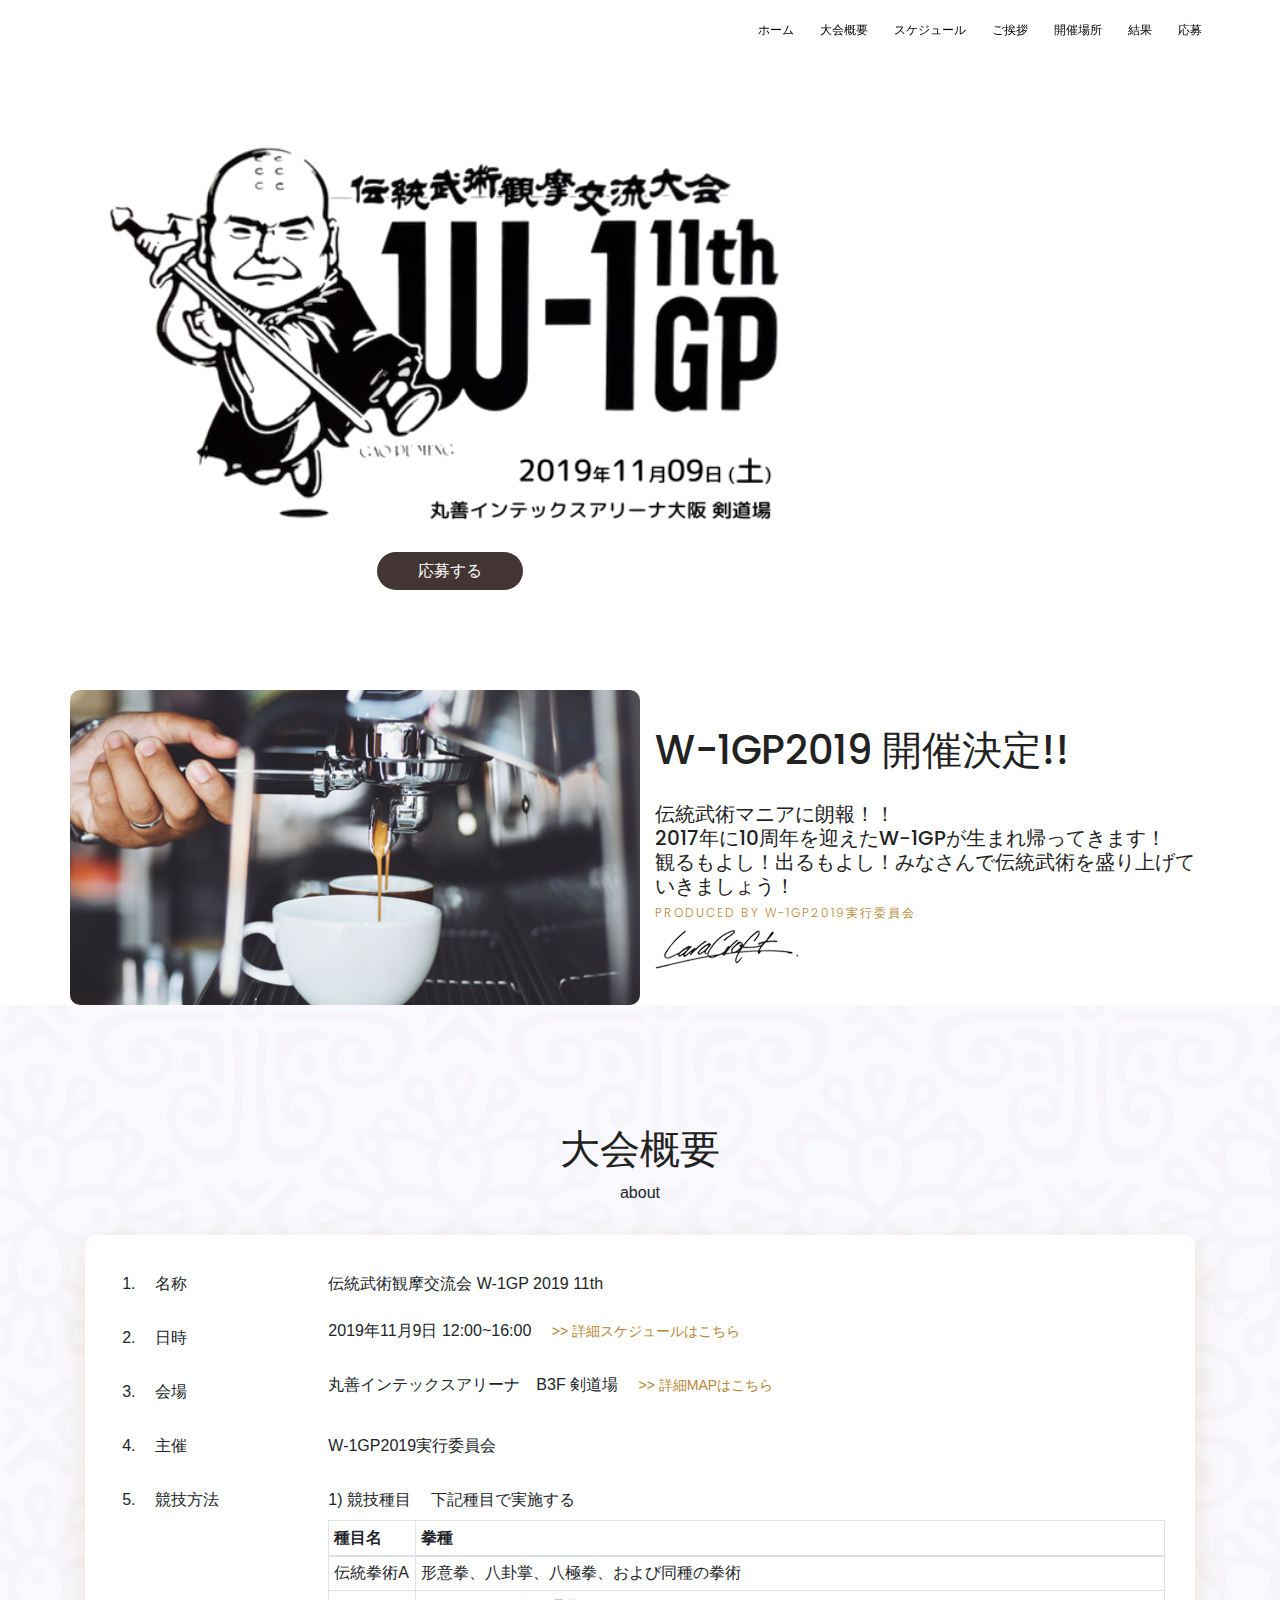
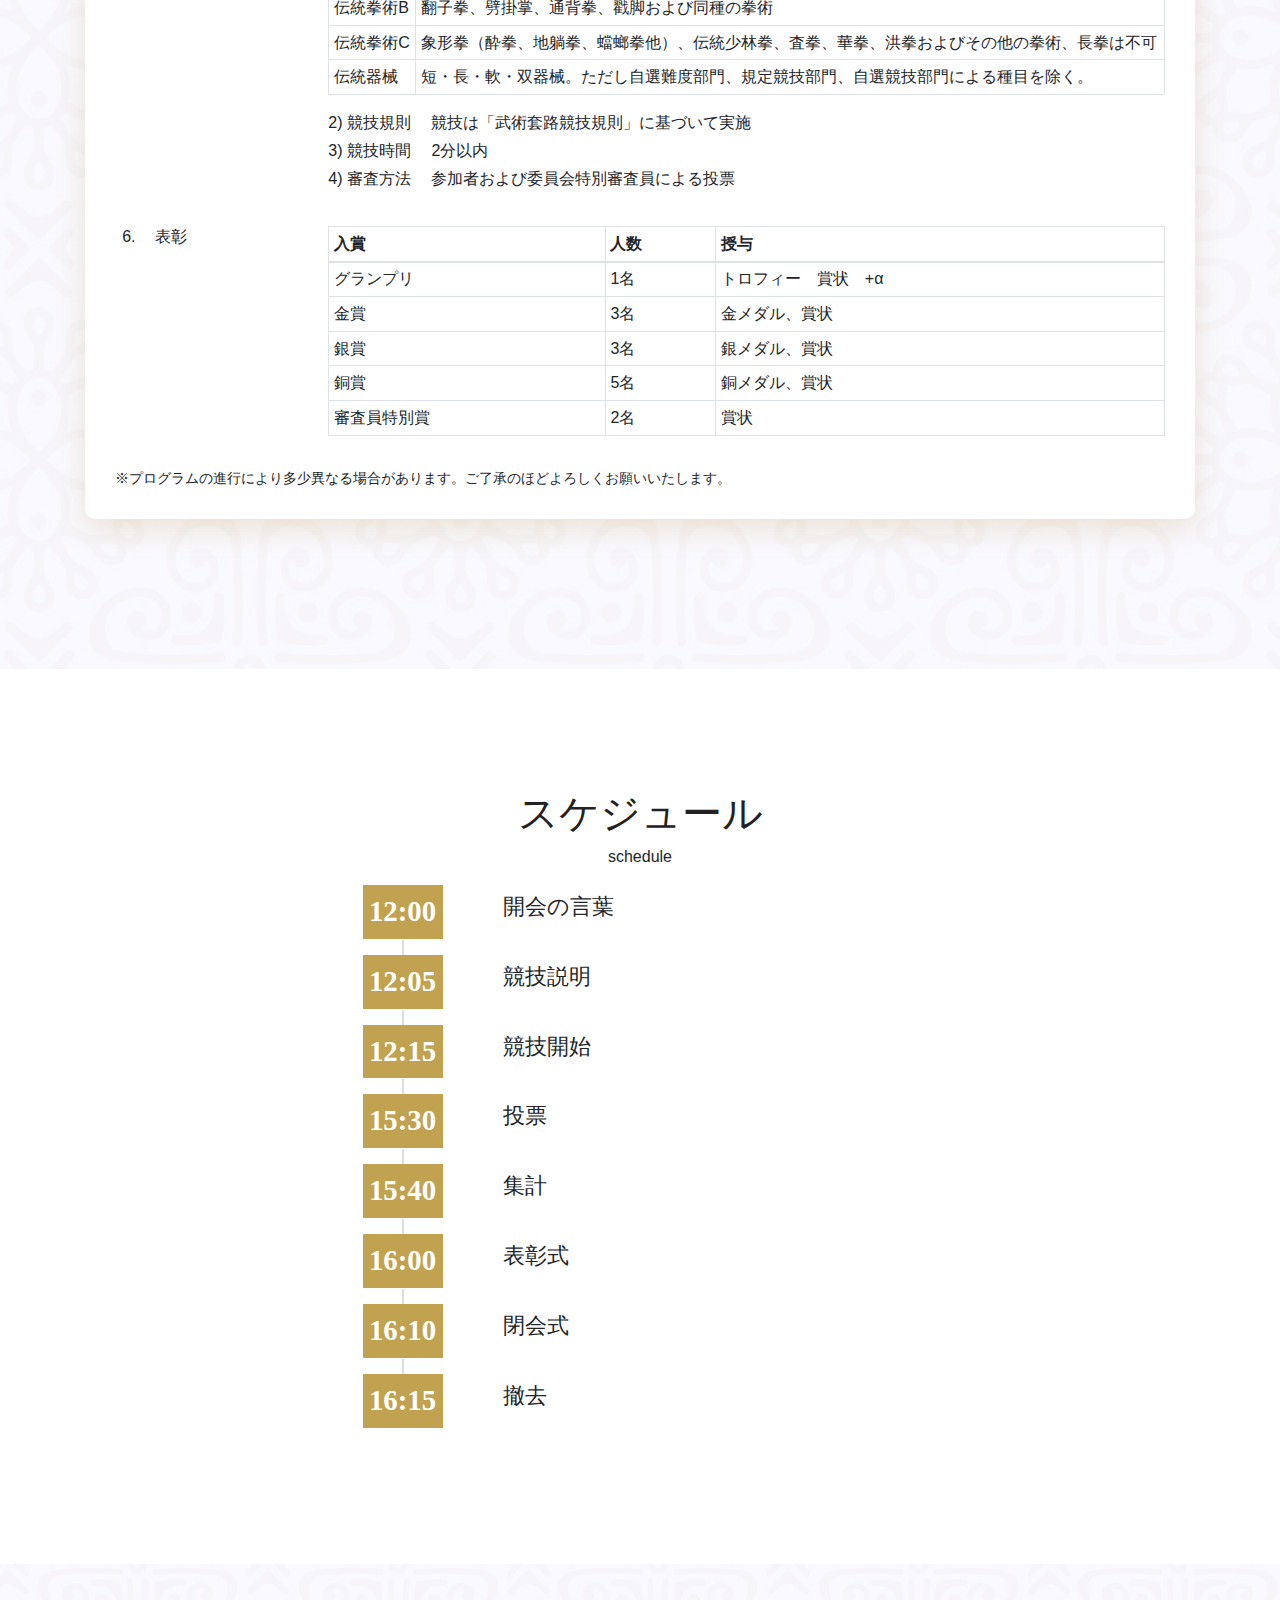
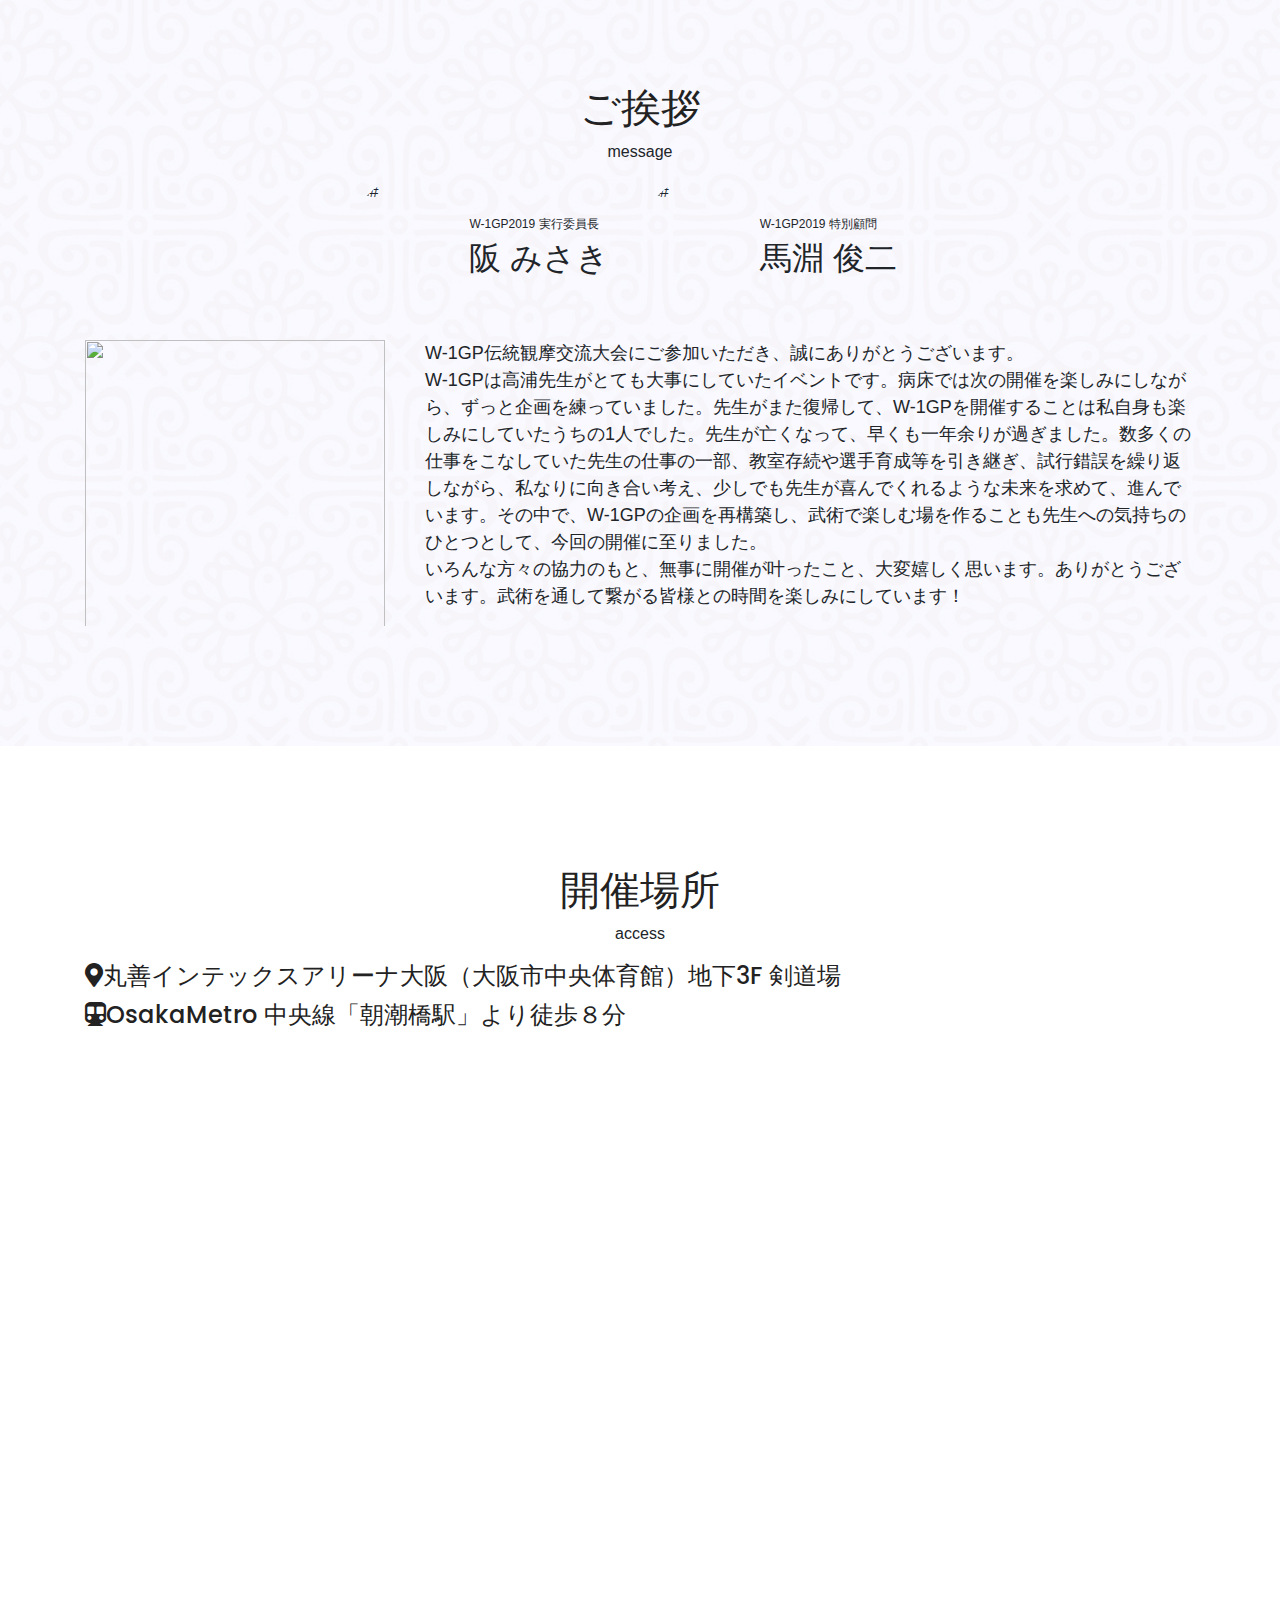
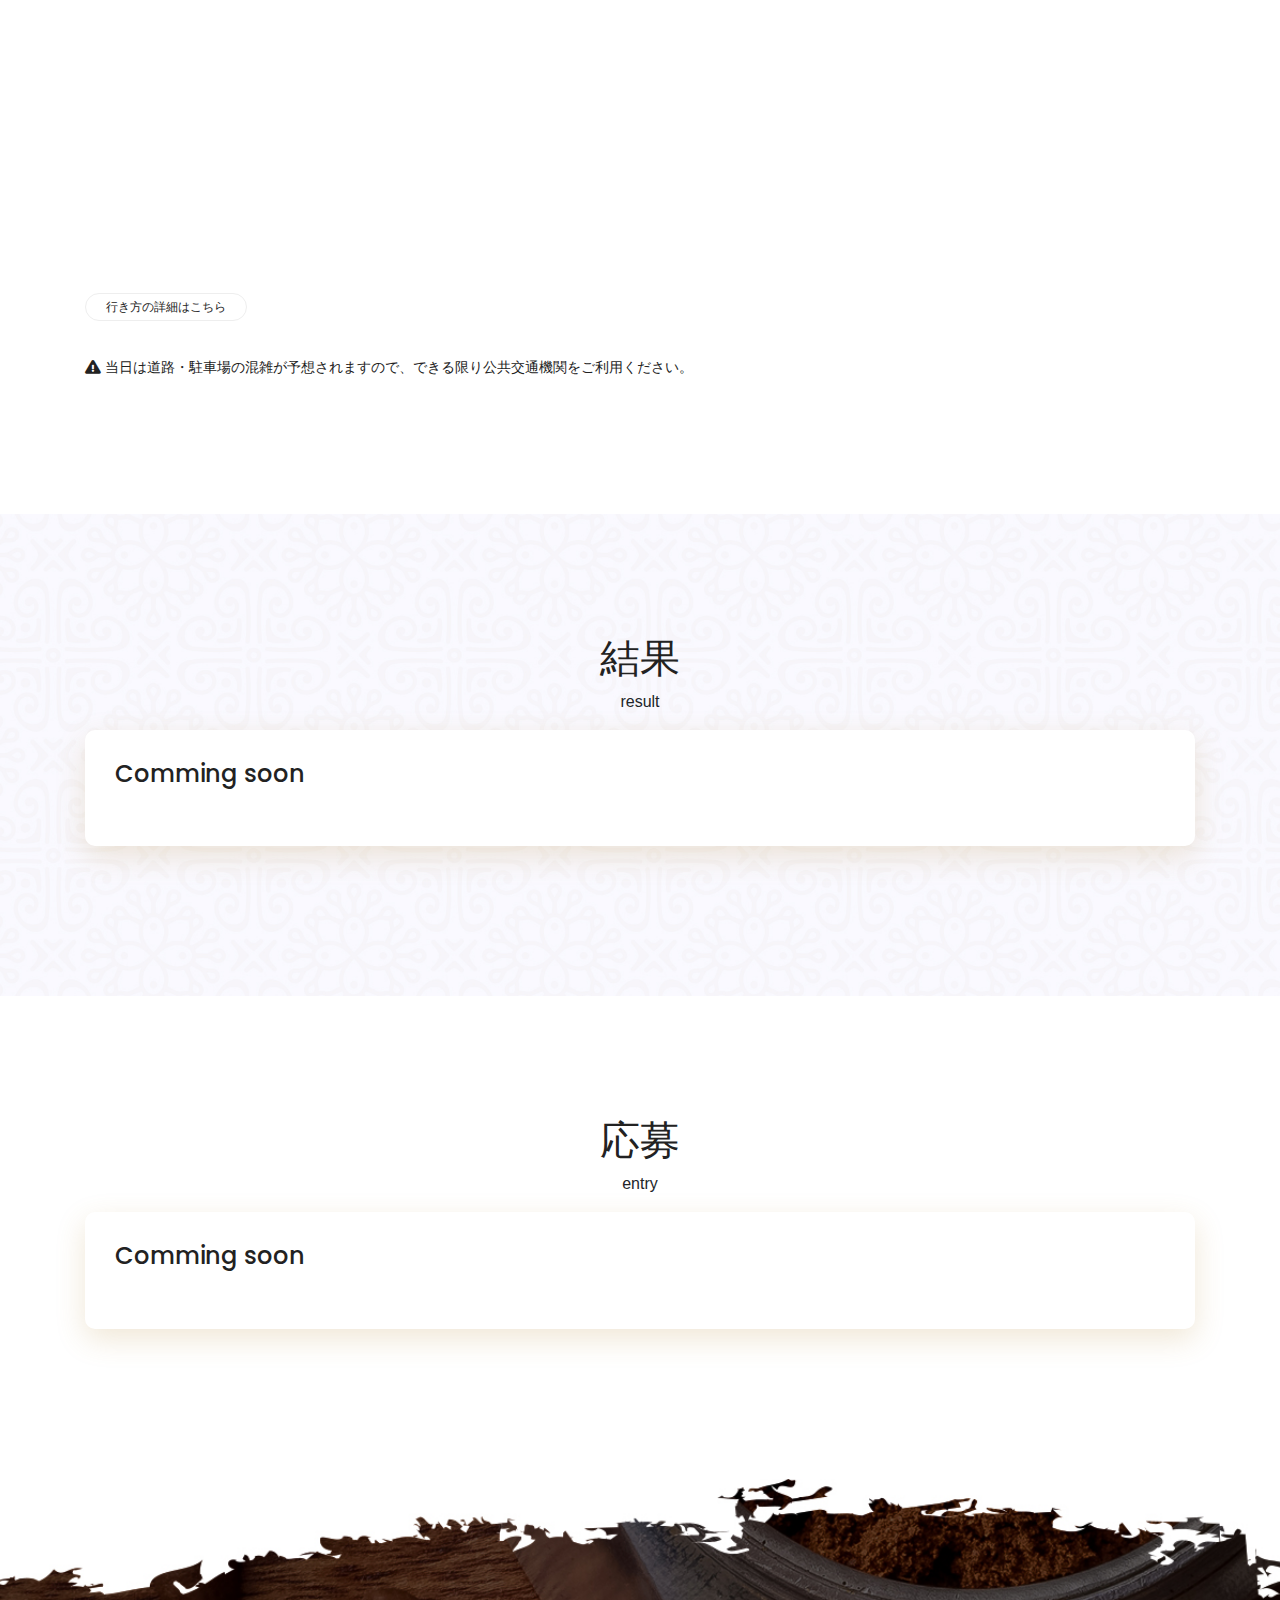
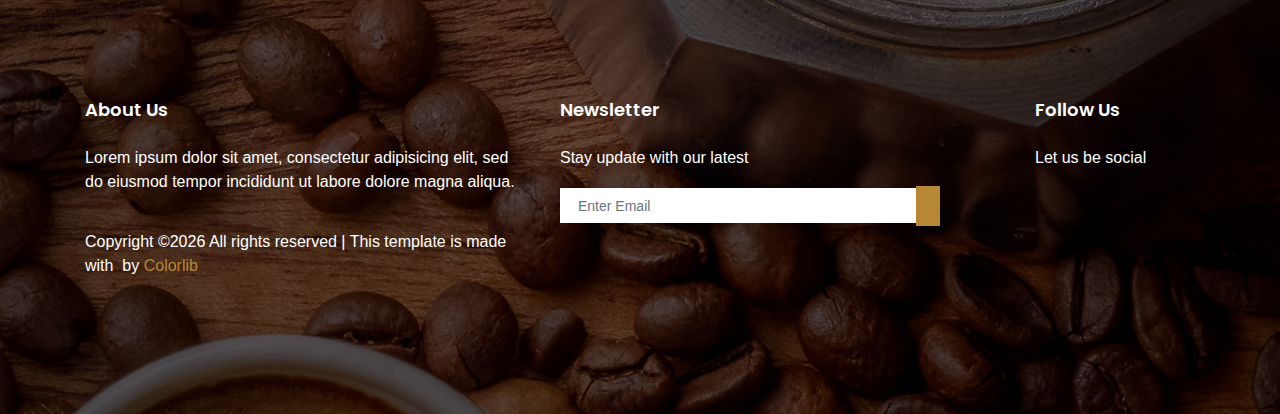
==== commit 6f0ffb37: "messageセクションにて、hoverのCSS追加" ====
--- a/index.html
+++ b/index.html
@@ -269,7 +269,7 @@
 						<div class="col-lg-12">
 							<ul class="p-program-timeline">
 								<li class="p-program-timeline__item">
-									<dl class="p-program-timeline__dl">
+									<dl class="p-program-timeline__dl center-block">
 										<dt>12:00</dt>
 										<dd>開会の言葉</dd>
 									</dl>
@@ -549,6 +549,7 @@
 			<script src="js/waypoints.min.js"></script>
 			<script src="js/jquery.counterup.min.js"></script>					
 			<script src="js/mail-script.js"></script>	
+			<script src="js/message.js"></script>	
 			<script src="js/main.js"></script>	
 		</body>
 	</html>
--- a/css/main.css
+++ b/css/main.css
@@ -2171,7 +2171,13 @@
   height: 100px;
   text-align: left;
   margin-right: 30px;
-}
+  cursor: pointer;
+}
+.hover:hover{
+  transition: opacity 0.3s;
+  opacity: 0.5;
+}
+
 #message ul li img {
   position: absolute;
   left: 0;
@@ -2260,10 +2266,76 @@
   font-size: 14px;
 }
 
-
-
-
-
-
-
-
+#schedule .p-program-timeline {
+  list-style: none;
+  margin-top: 20px;
+  width: 50%;
+  margin: auto;
+}
+
+@media only screen and (max-width: 980px) {
+  #schedule .p-program-timeline {
+    width: 80%;
+    margin: auto;
+  }
+}
+@media only screen and (max-width: 480px) {
+  #schedule .p-program-timeline {
+    width: 100%;
+    margin: auto;
+  }
+}
+
+
+#schedule .p-program-timeline__item {
+  position: relative;
+}
+#schedule .p-program-timeline__dl {
+  display: table;
+  border-collapse: collapse;
+  border-spacing: 0;
+  table-layout: fixed;
+  width: 100%;
+}
+
+#schedule .p-program-timeline__dl>dt {
+  width: 80px;
+  background-color: #c1a250;
+  font-family: "YuMincho", "Yu Mincho", "游明朝", "Hiragino Mincho ProN", "ＭＳ Ｐ明朝", "MS PMincho", serif;
+  font-weight: 700;
+  font-size: 1.8rem;
+  line-height: 1.66667;
+  color: #fff;
+  text-align: center;
+}
+
+#schedule .p-program-timeline__dl>dd {
+  padding: 3px 20px;
+  background-color: #fff;
+  font-size: 1.4rem;
+  line-height: 1.66667;
+}
+
+#schedule .p-program-timeline__dl>dt, .p-program-timeline__dl>dd {
+  display: table-cell;
+  padding: 3px;
+  vertical-align: middle;
+}
+
+#schedule dd {
+  display: block;
+  margin-inline-start: 40px;
+}
+
+#schedule .p-program-timeline__item+.p-program-timeline__item:before {
+  content: '';
+  position: absolute;
+  left: 40px;
+  bottom: 100%;
+  width: 2px;
+  height: 15px;
+  margin-left: -1px;
+  background-color: #dedede;
+}
+
+
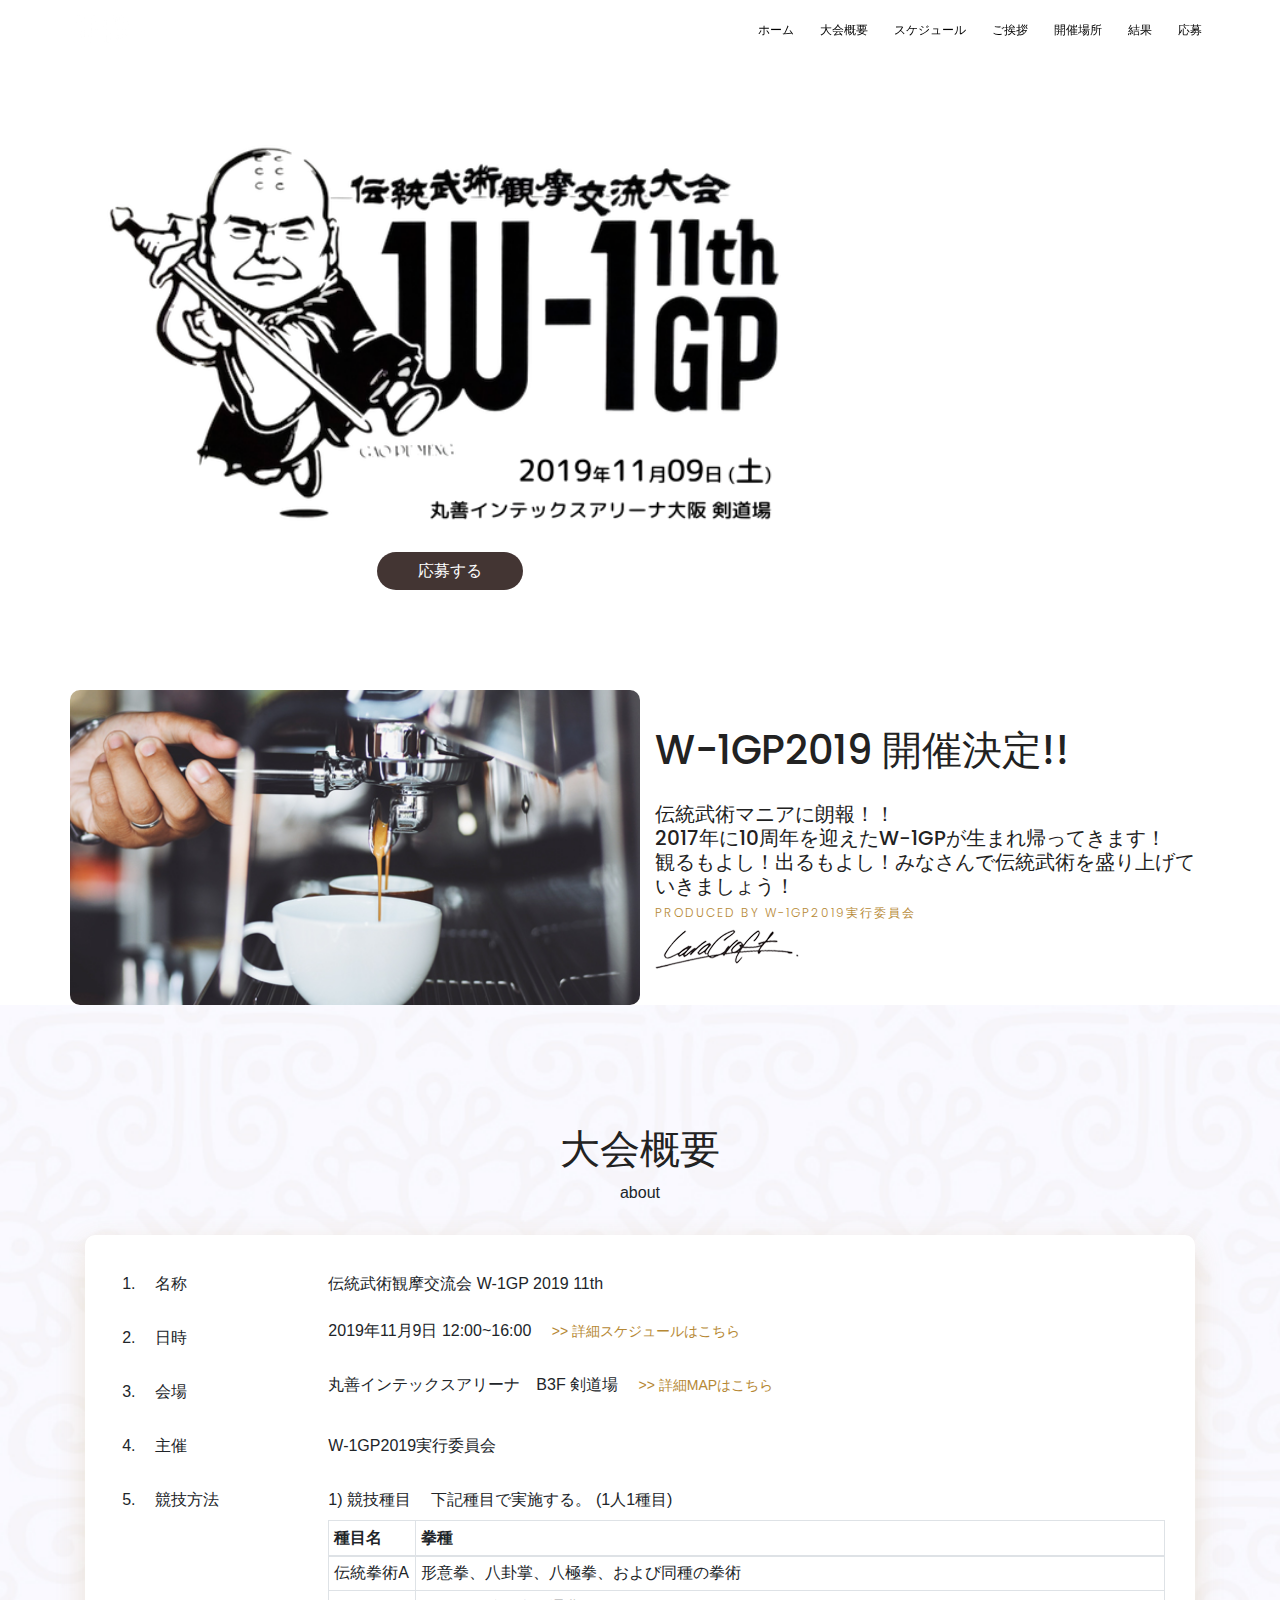
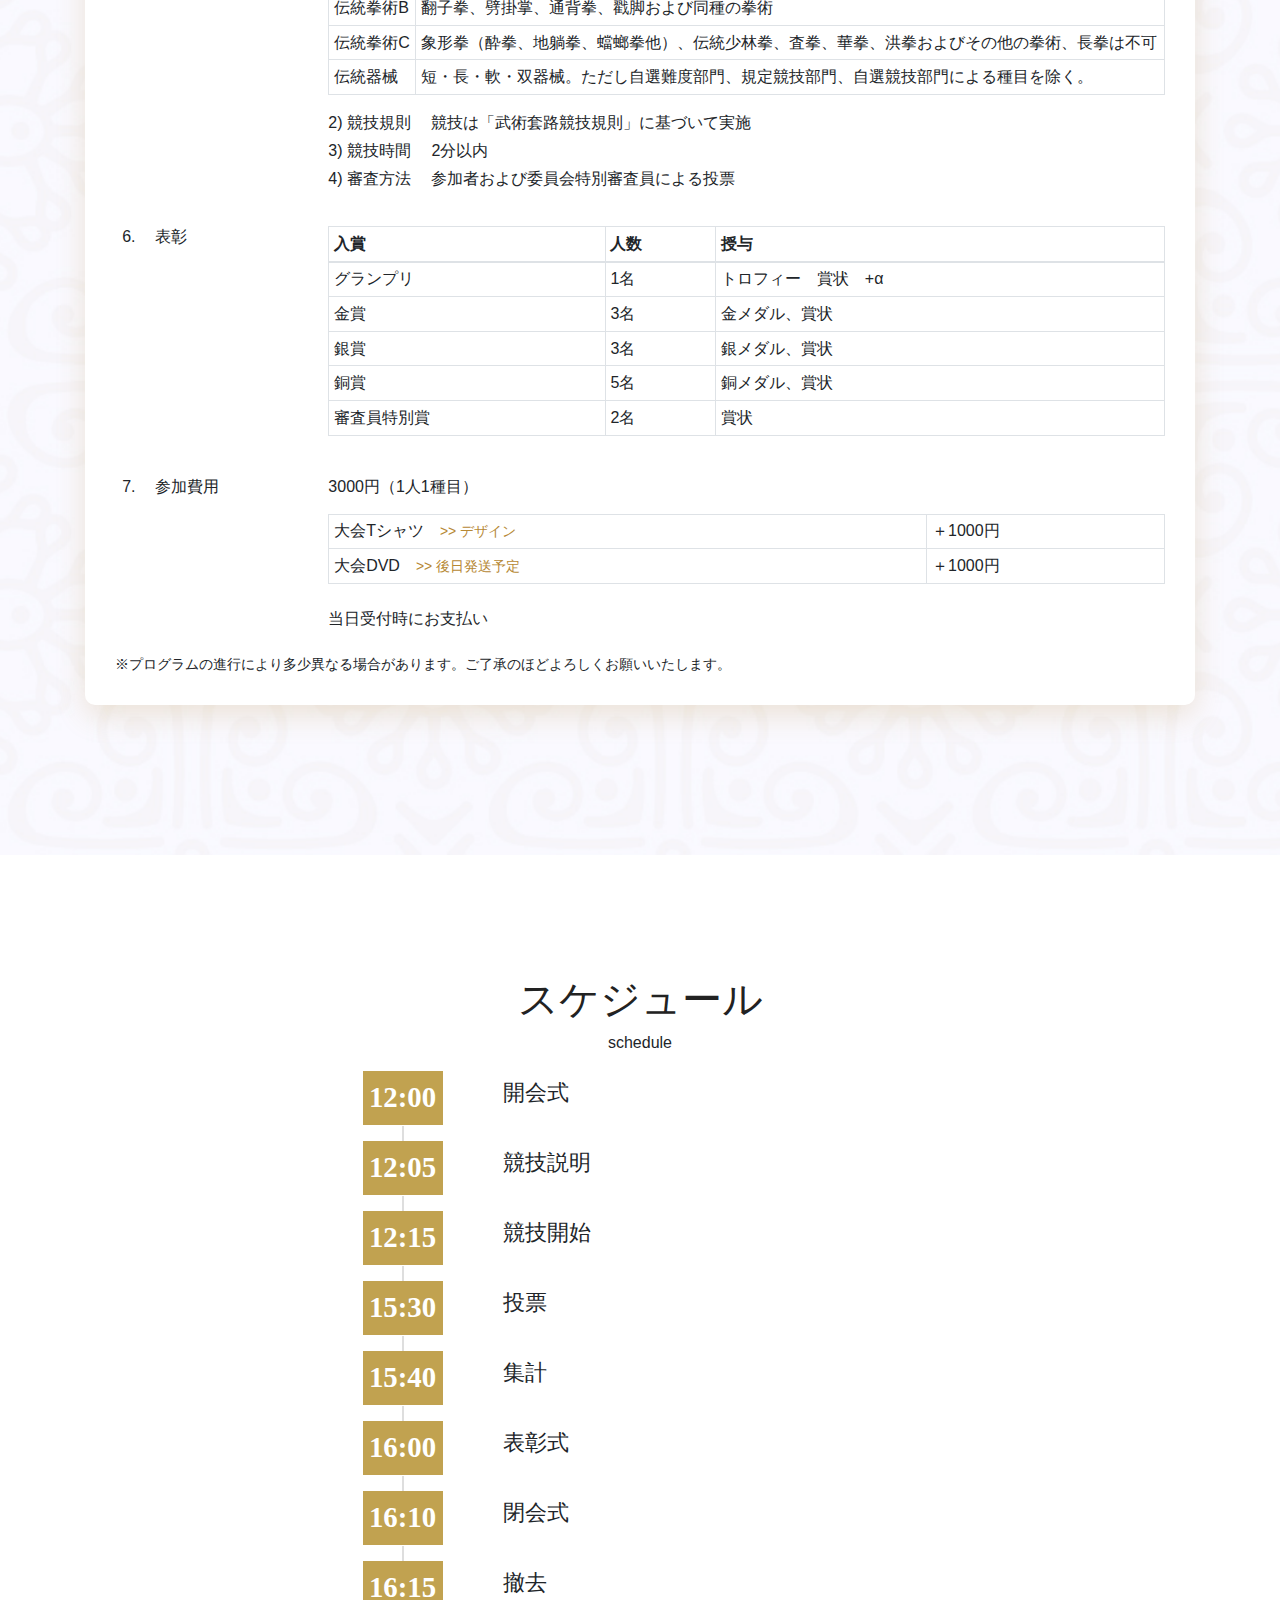
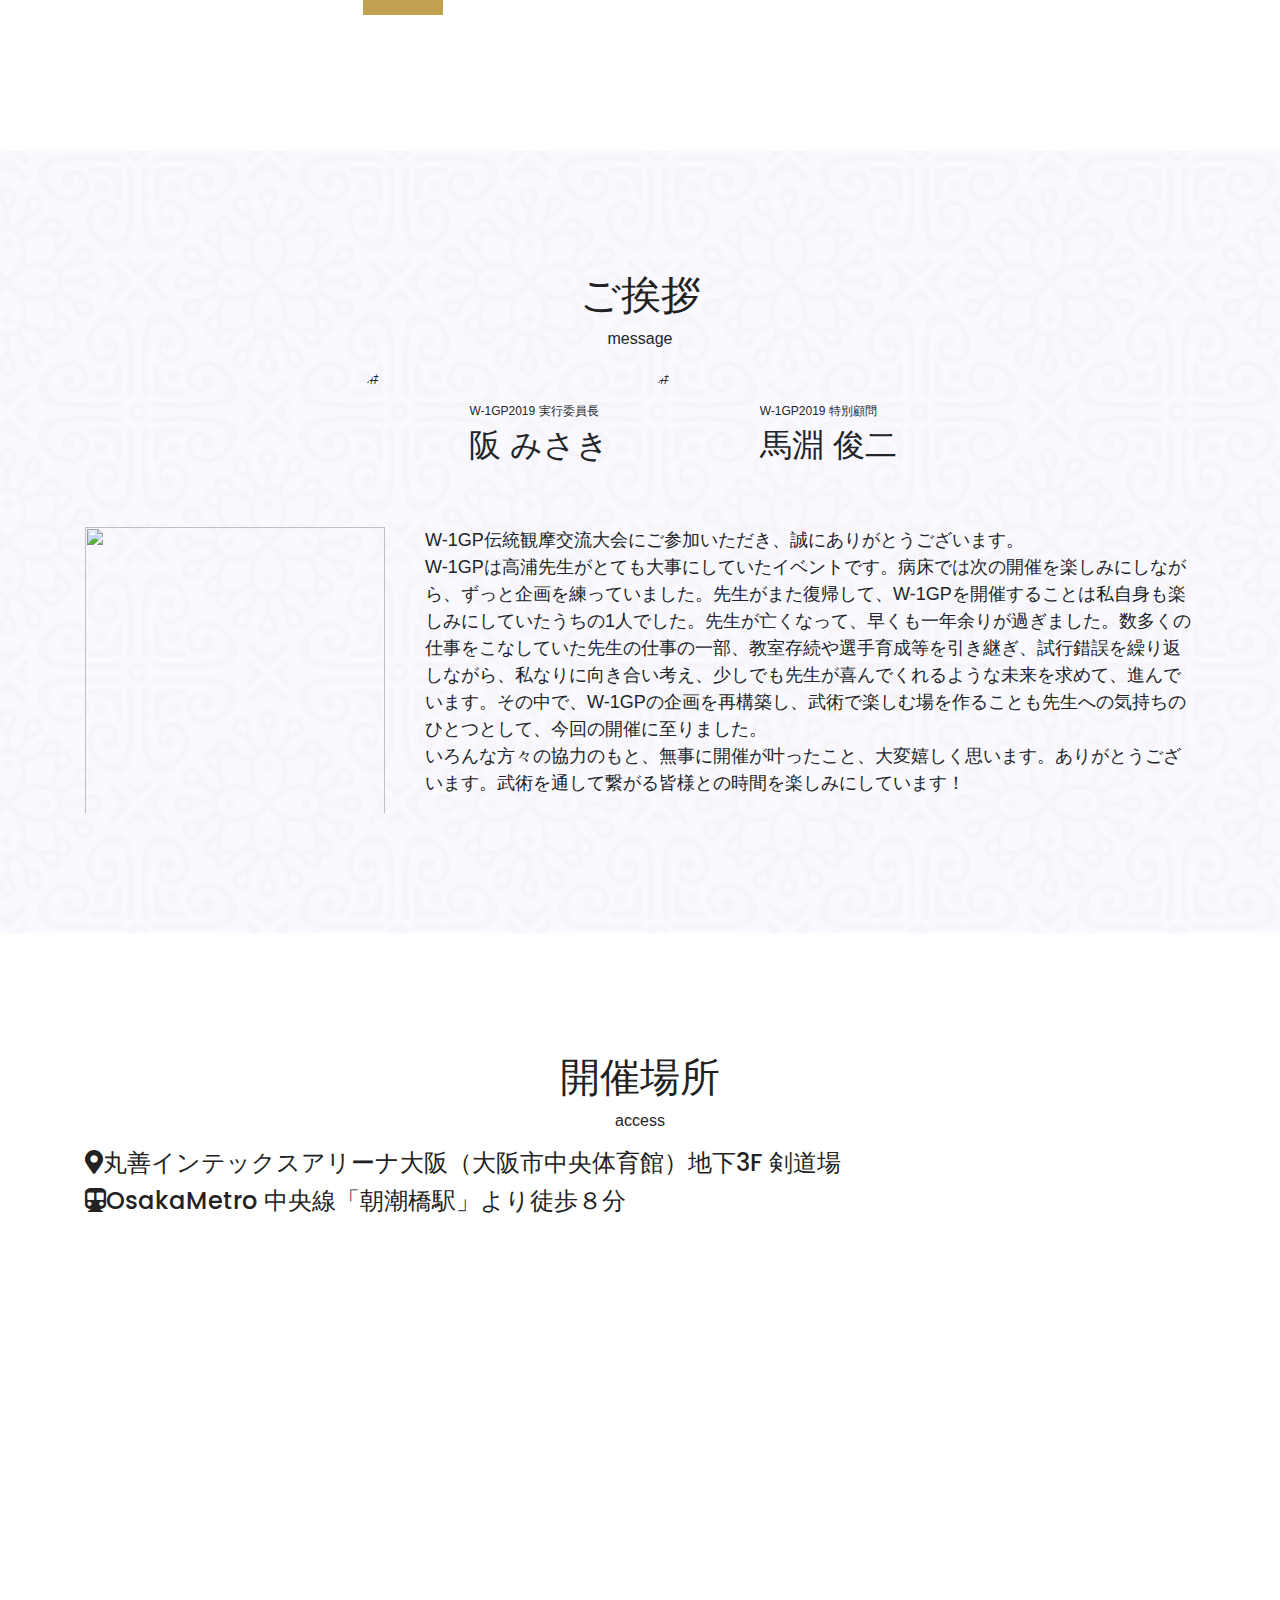
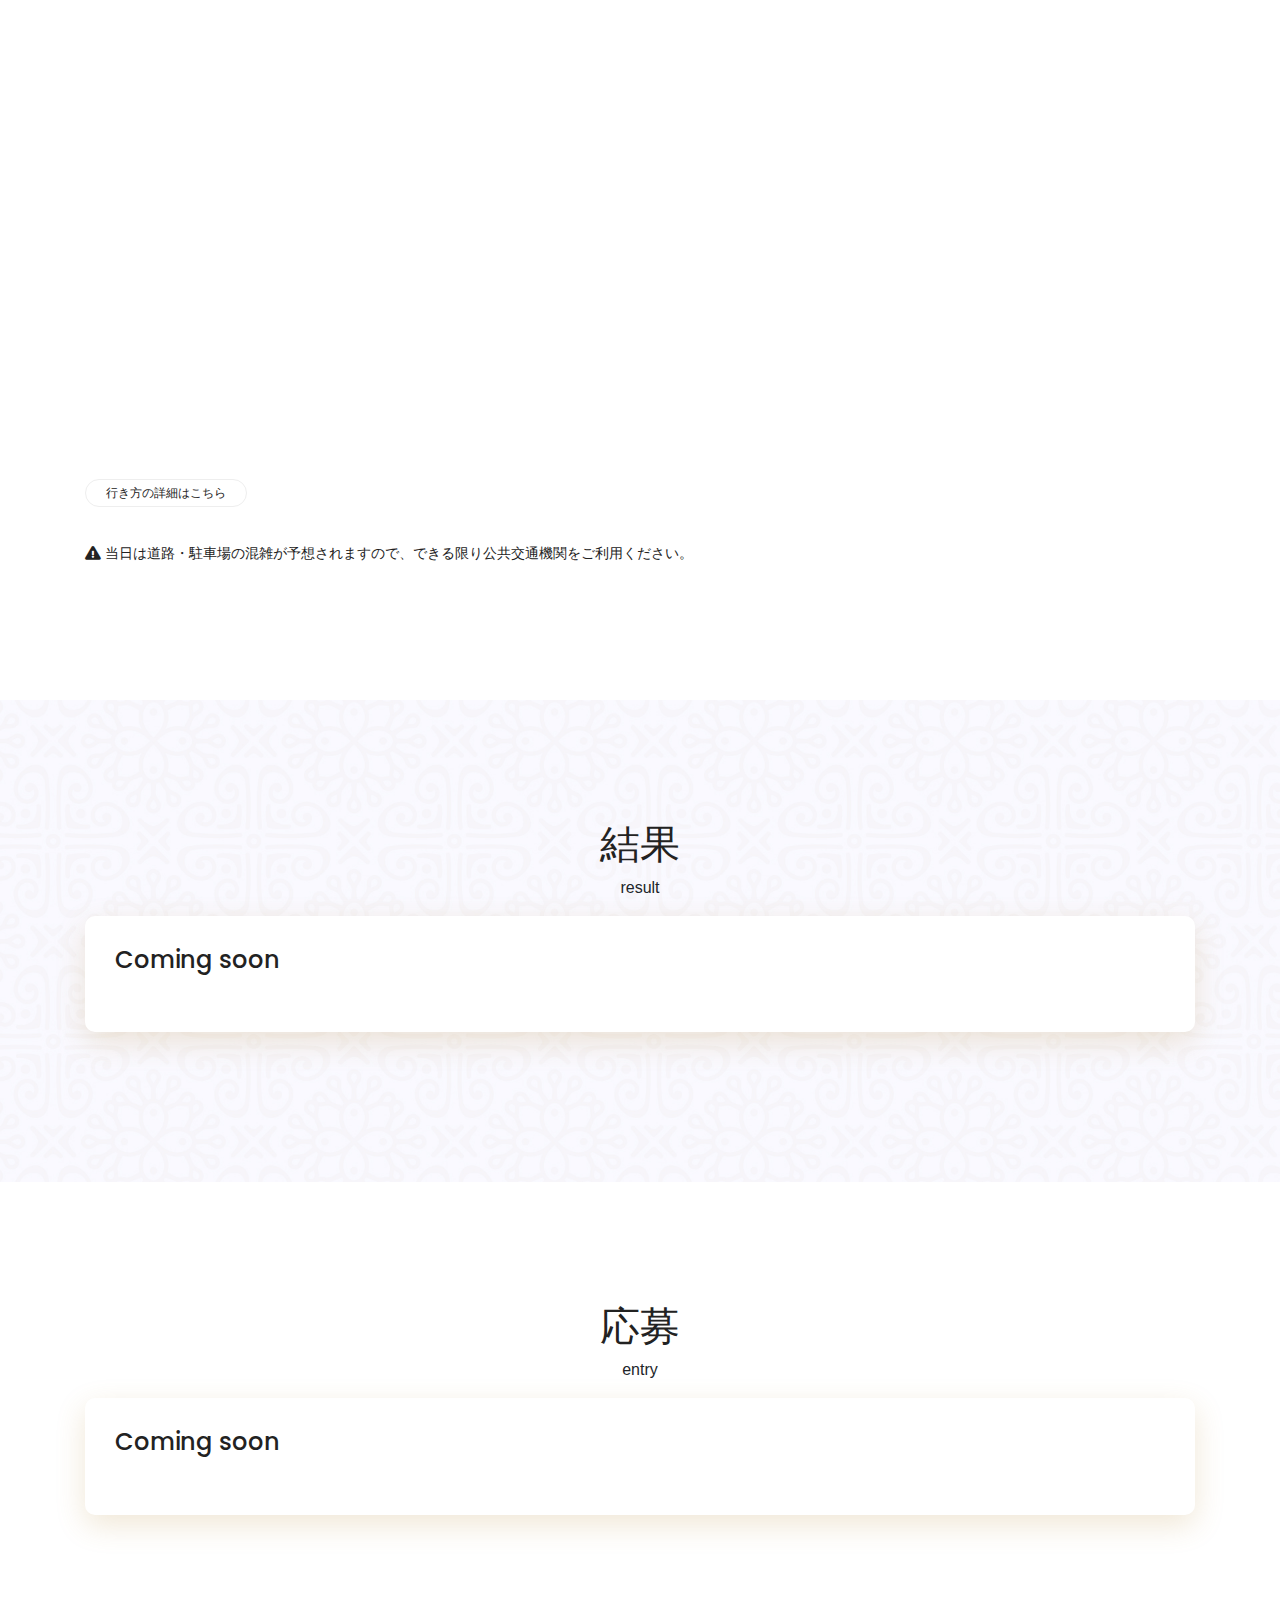
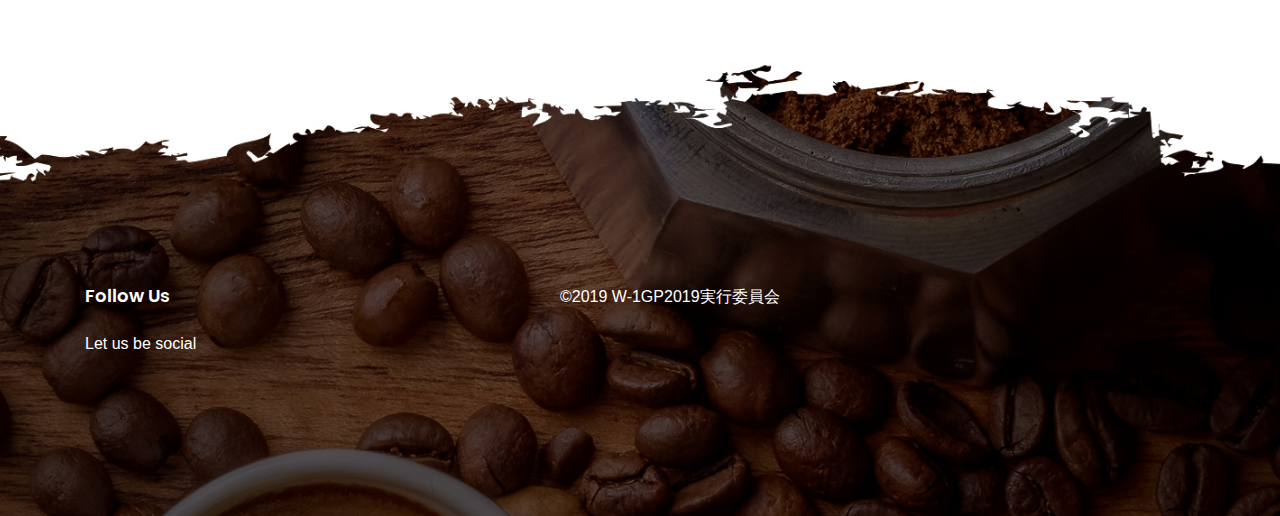
==== commit 0bb9e255: "公開用HPに修正（formとデザインが未設定）" ====
--- a/index.html
+++ b/index.html
@@ -3,8 +3,6 @@
 	<head>
 		<!-- Mobile Specific Meta -->
 		<meta name="viewport" content="width=device-width, initial-scale=1, shrink-to-fit=no">
-		<!-- Favicon-->
-		<link rel="shortcut icon" href="img/fav.png">
 		<!-- Author Meta -->
 		<meta name="author" content="codepixer">
 		<!-- Meta Description -->
@@ -17,16 +15,20 @@
 		<title>W-1GP2019</title>
 
 		<link href="https://fonts.googleapis.com/css?family=Poppins:100,200,400,300,500,600,700" rel="stylesheet"> 
-			<!--
-			CSS
-			============================================= -->
-			<link rel="stylesheet" href="css/linearicons.css">
- 
-			<link rel="stylesheet" href="css/main.css">
-
-			<link rel="stylesheet" href="https://stackpath.bootstrapcdn.com/bootstrap/4.3.1/css/bootstrap.min.css" integrity="sha384-ggOyR0iXCbMQv3Xipma34MD+dH/1fQ784/j6cY/iJTQUOhcWr7x9JvoRxT2MZw1T" crossorigin="anonymous">
-
-			<link href="https://use.fontawesome.com/releases/v5.6.1/css/all.css" rel="stylesheet">
+		<!--
+		CSS
+		============================================= -->
+		<link rel="stylesheet" href="css/linearicons.css">
+
+		<link rel="stylesheet" href="css/main.css">
+
+		<link rel="stylesheet" href="https://stackpath.bootstrapcdn.com/bootstrap/4.3.1/css/bootstrap.min.css" integrity="sha384-ggOyR0iXCbMQv3Xipma34MD+dH/1fQ784/j6cY/iJTQUOhcWr7x9JvoRxT2MZw1T" crossorigin="anonymous">
+
+		<link href="https://use.fontawesome.com/releases/v5.6.1/css/all.css" rel="stylesheet">
+
+		<!-- 住所の自動表示 -->
+		<script src="https://ajaxzip3.github.io/ajaxzip3.js" charset="UTF-8"></script>
+
 
 
 		</head>
@@ -150,7 +152,7 @@
 													<ul>
 														<li class="mb-1">
 															<span class="col-form-label mr-3">1) 競技種目</span>
-															<span class="col-form-label">下記種目で実施する</span>
+															<span class="col-form-label">下記種目で実施する。 (1人1種目)</span>
 																<table class="table table-sm table-hover table-bordered mt-2">
 																	<thead>
 																		<tr>
@@ -242,6 +244,27 @@
 
 											</div>
 										</div>
+
+										<div class="form-group row">
+											<li class="col-sm-2 col-form-label">参加費用</li>
+											<div class="col-sm-10">
+												<p class="form-control-plaintext">3000円（1人1種目）</p>
+												<table class="table table-sm table-bordered mt-2">
+													<tbody>
+														<tr>
+															<td>大会Tシャツ　<a class="link" href="">>> デザイン</a></td>
+															<td>＋1000円</td>
+														</tr>
+														<tr>
+															<td>大会DVD　<a class="link" href="">>> 後日発送予定</a></td>
+															<td>＋1000円</td>
+														</tr>
+													</tbody>
+												</table>
+												<p class="form-control-plaintext">当日受付時にお支払い</p>
+											</div>
+										</div>
+
 									</ol>
 
 									<p class="notes">※プログラムの進行により多少異なる場合があります。ご了承のほどよろしくお願いいたします。</p>
@@ -271,7 +294,7 @@
 								<li class="p-program-timeline__item">
 									<dl class="p-program-timeline__dl center-block">
 										<dt>12:00</dt>
-										<dd>開会の言葉</dd>
+										<dd>開会式</dd>
 									</dl>
 								</li>
 								<li class="p-program-timeline__item">
@@ -367,7 +390,7 @@
 
 					</article>
 
-					<article class="tabpage" data-tab="misaki">
+					<article class="tabpage" data-tab="mabuchi">
 						<img class="lazyload lazyload-loaded" data-src="img/message/misaki_profile.jpg" src="img/message/mabuchi_message.jpg" alt="">
 						<div class="text-message">
 							<p>
@@ -446,7 +469,7 @@
 						<div class="col-lg-12">
 							<div class="single-menu">
 								<div class="title-div justify-content-between d-flex">
-									<h4>Comming soon</h4>
+									<h4>Coming soon</h4>
 								</div>
 							</div>
 						</div>
@@ -471,9 +494,13 @@
 					<div class="row">
 						<div class="col-lg-12">
 							<div class="single-menu">
+								
 								<div class="title-div justify-content-between d-flex">
-									<h4>Comming soon</h4>
+									<h4>Coming soon</h4>
 								</div>
+								
+								
+
 							</div>
 						</div>
 					</div>
@@ -487,36 +514,6 @@
 				<div class="container">
 					<div class="row">
 						<div class="col-lg-5 col-md-6 col-sm-6">
-							<div class="single-footer-widget">
-								<h6>About Us</h6>
-								<p>
-									Lorem ipsum dolor sit amet, consectetur adipisicing elit, sed do eiusmod tempor incididunt ut labore dolore magna aliqua.
-								</p>
-								<p class="footer-text">
-									<!-- Link back to Colorlib can't be removed. Template is licensed under CC BY 3.0. -->
-Copyright &copy;<script>document.write(new Date().getFullYear());</script> All rights reserved | This template is made with <i class="fa fa-heart-o" aria-hidden="true"></i> by <a href="https://colorlib.com" target="_blank">Colorlib</a>
-<!-- Link back to Colorlib can't be removed. Template is licensed under CC BY 3.0. -->
-								</p>								
-							</div>
-						</div>
-						<div class="col-lg-5  col-md-6 col-sm-6">
-							<div class="single-footer-widget">
-								<h6>Newsletter</h6>
-								<p>Stay update with our latest</p>
-								<div class="" id="mc_embed_signup">
-									<form target="_blank" novalidate="true" action="https://spondonit.us12.list-manage.com/subscribe/post?u=1462626880ade1ac87bd9c93a&amp;id=92a4423d01" method="get" class="form-inline">
-										<input class="form-control" name="EMAIL" placeholder="Enter Email" onfocus="this.placeholder = ''" onblur="this.placeholder = 'Enter Email '" required="" type="email">
-			                            	<button class="click-btn btn btn-default"><i class="fa fa-long-arrow-right" aria-hidden="true"></i></button>
-			                            	<div style="position: absolute; left: -5000px;">
-												<input name="b_36c4fd991d266f23781ded980_aefe40901a" tabindex="-1" value="" type="text">
-											</div>
-
-										<div class="info pt-20"></div>
-									</form>
-								</div>
-							</div>
-						</div>						
-						<div class="col-lg-2 col-md-6 col-sm-6 social-widget">
 							<div class="single-footer-widget">
 								<h6>Follow Us</h6>
 								<p>Let us be social</p>
@@ -525,9 +522,14 @@
 									<a href="#"><i class="fa fa-twitter"></i></a>
 									<a href="#"><i class="fa fa-dribbble"></i></a>
 									<a href="#"><i class="fa fa-behance"></i></a>
-								</div>
-							</div>
-						</div>							
+								</div>						
+							</div>
+						</div>
+						<div class="col-lg-5  col-md-6 col-sm-6">
+							<div class="single-footer-widget">
+								<p> ©︎2019 W-1GP2019実行委員会</p>
+							</div>
+						</div>												
 					</div>
 				</div>
 			</footer>	
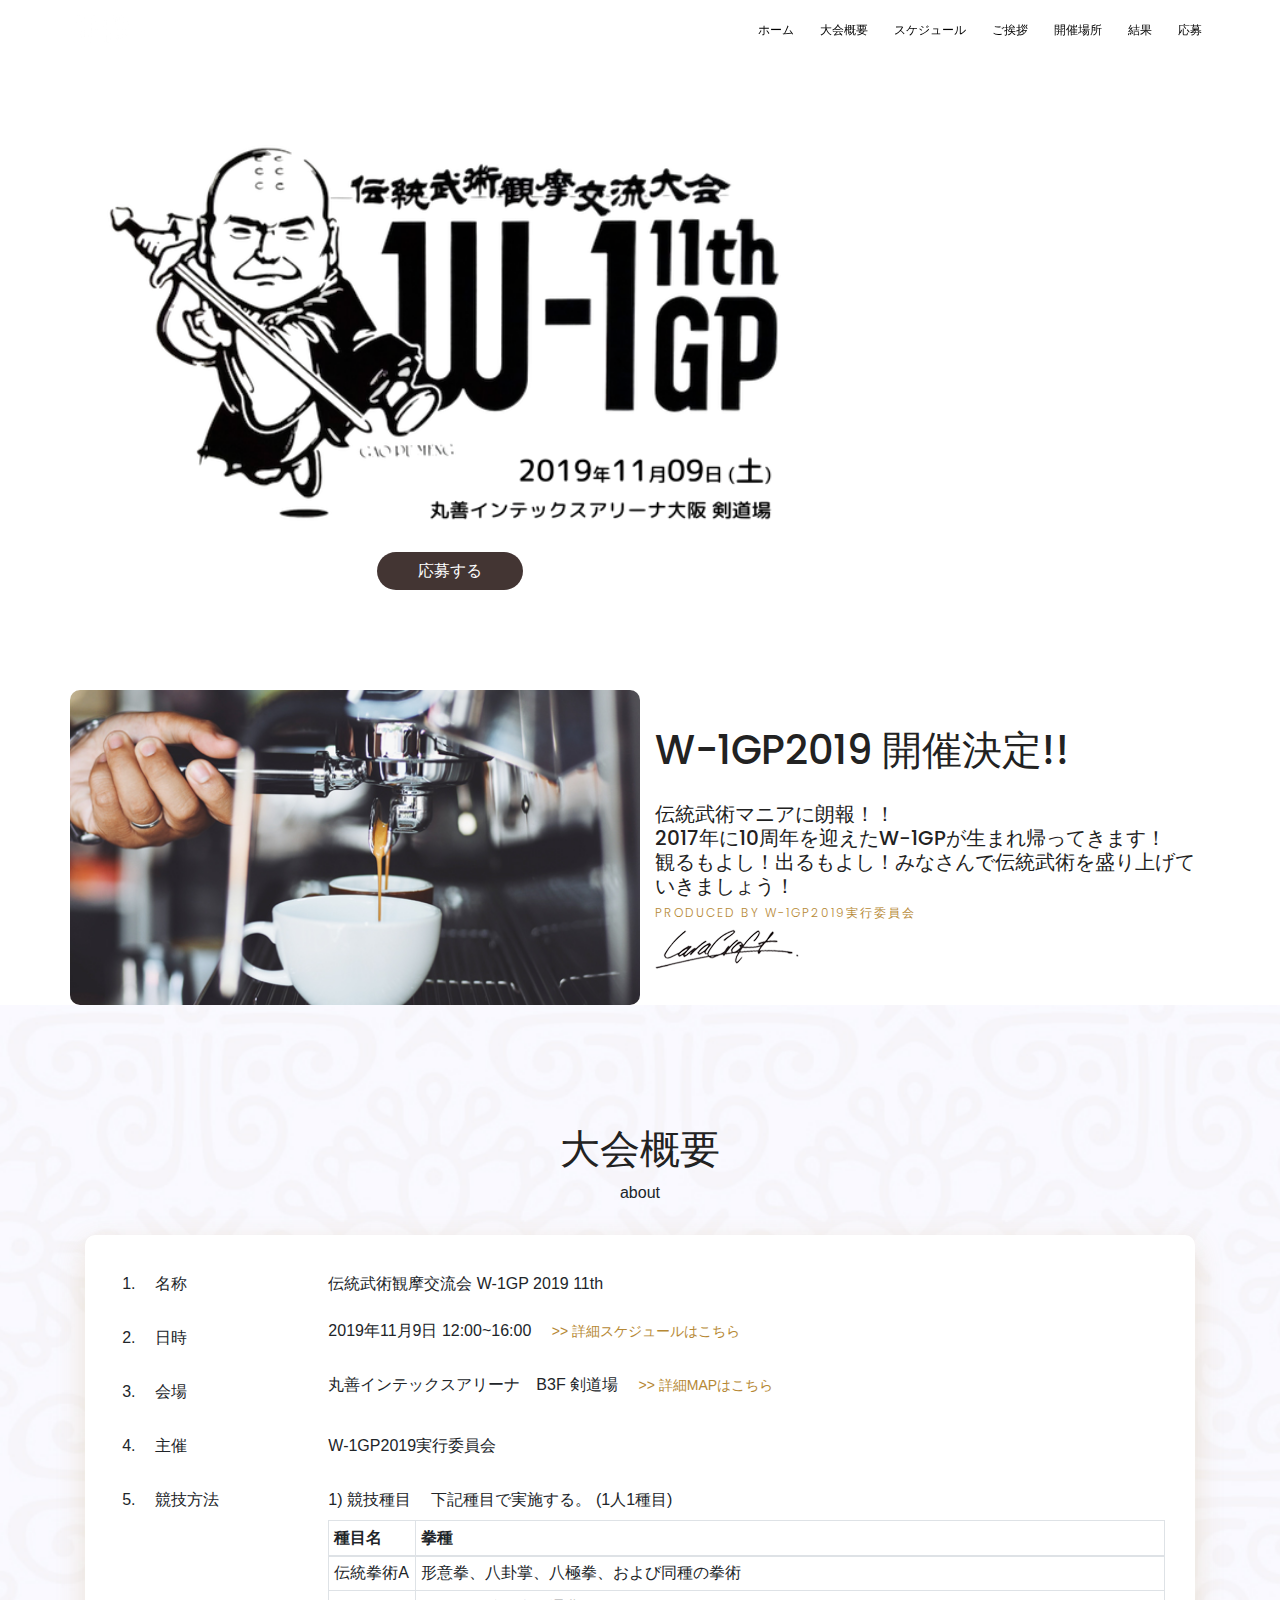
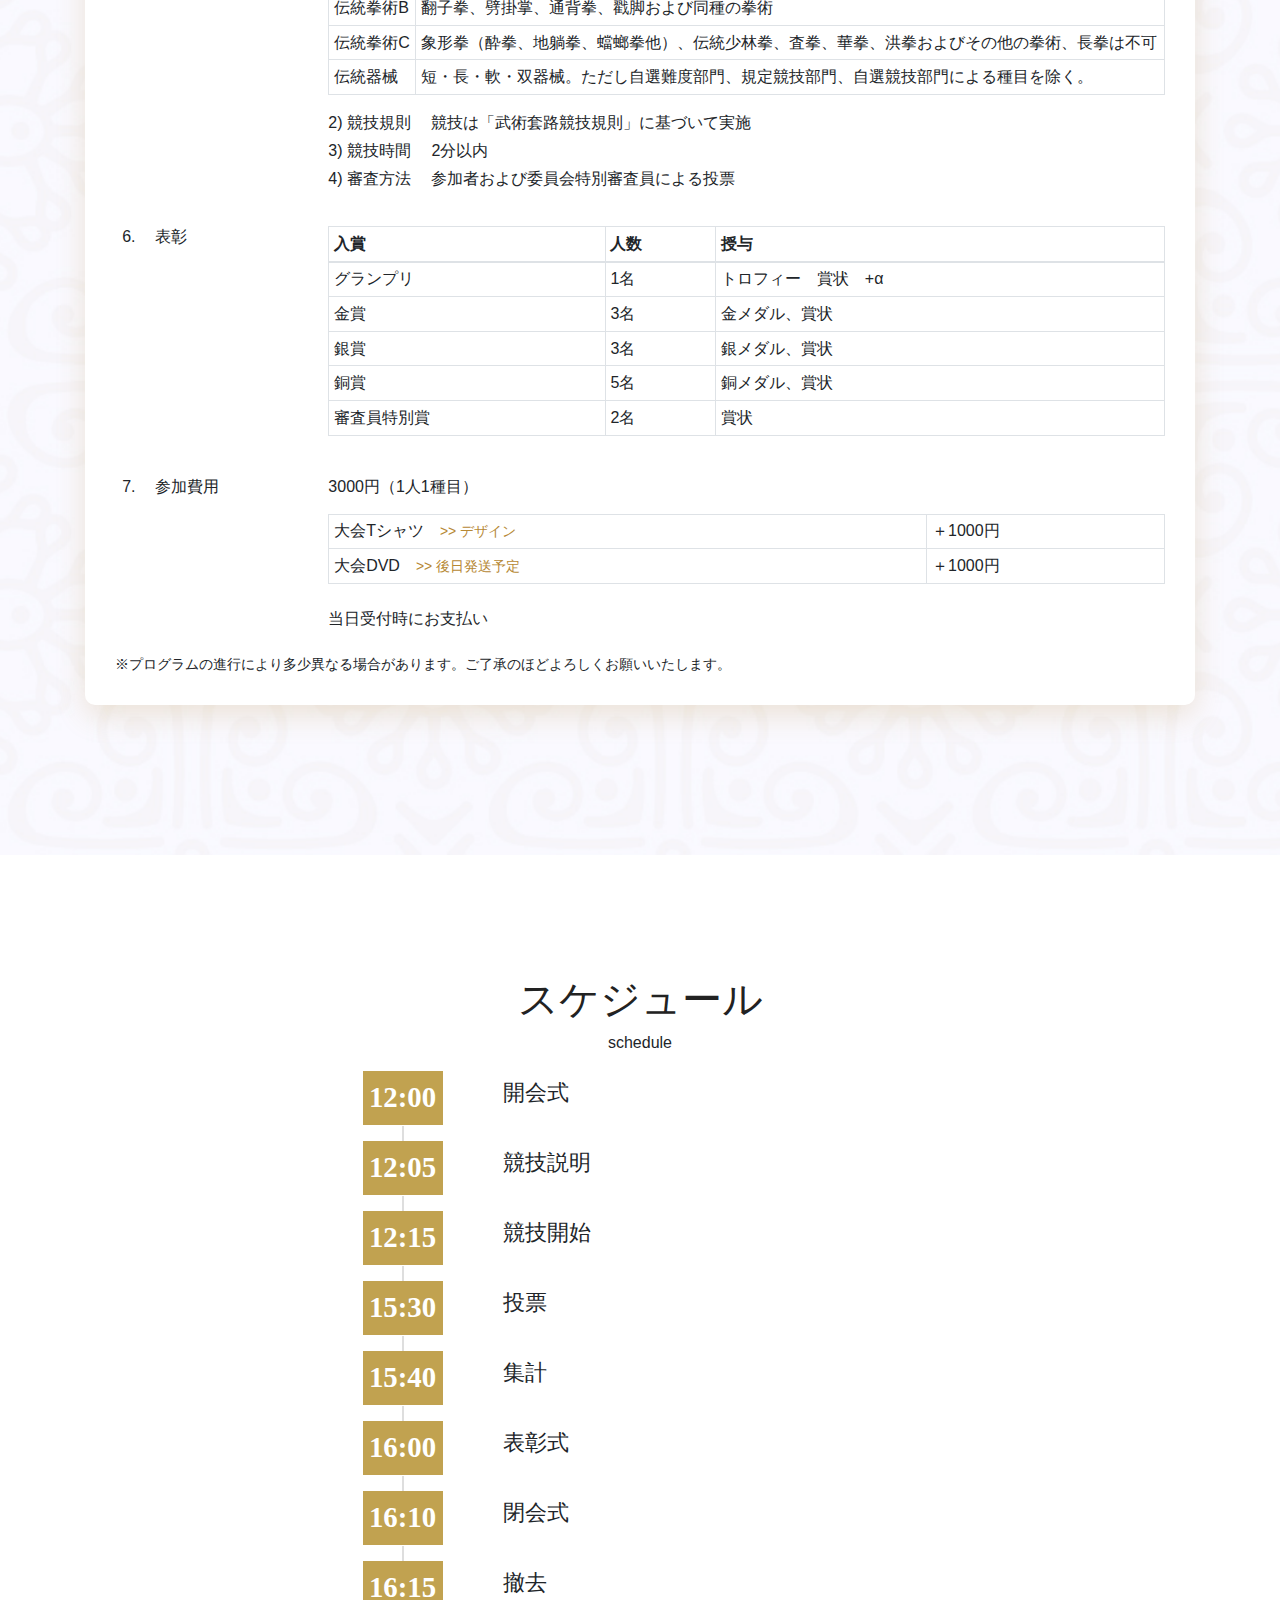
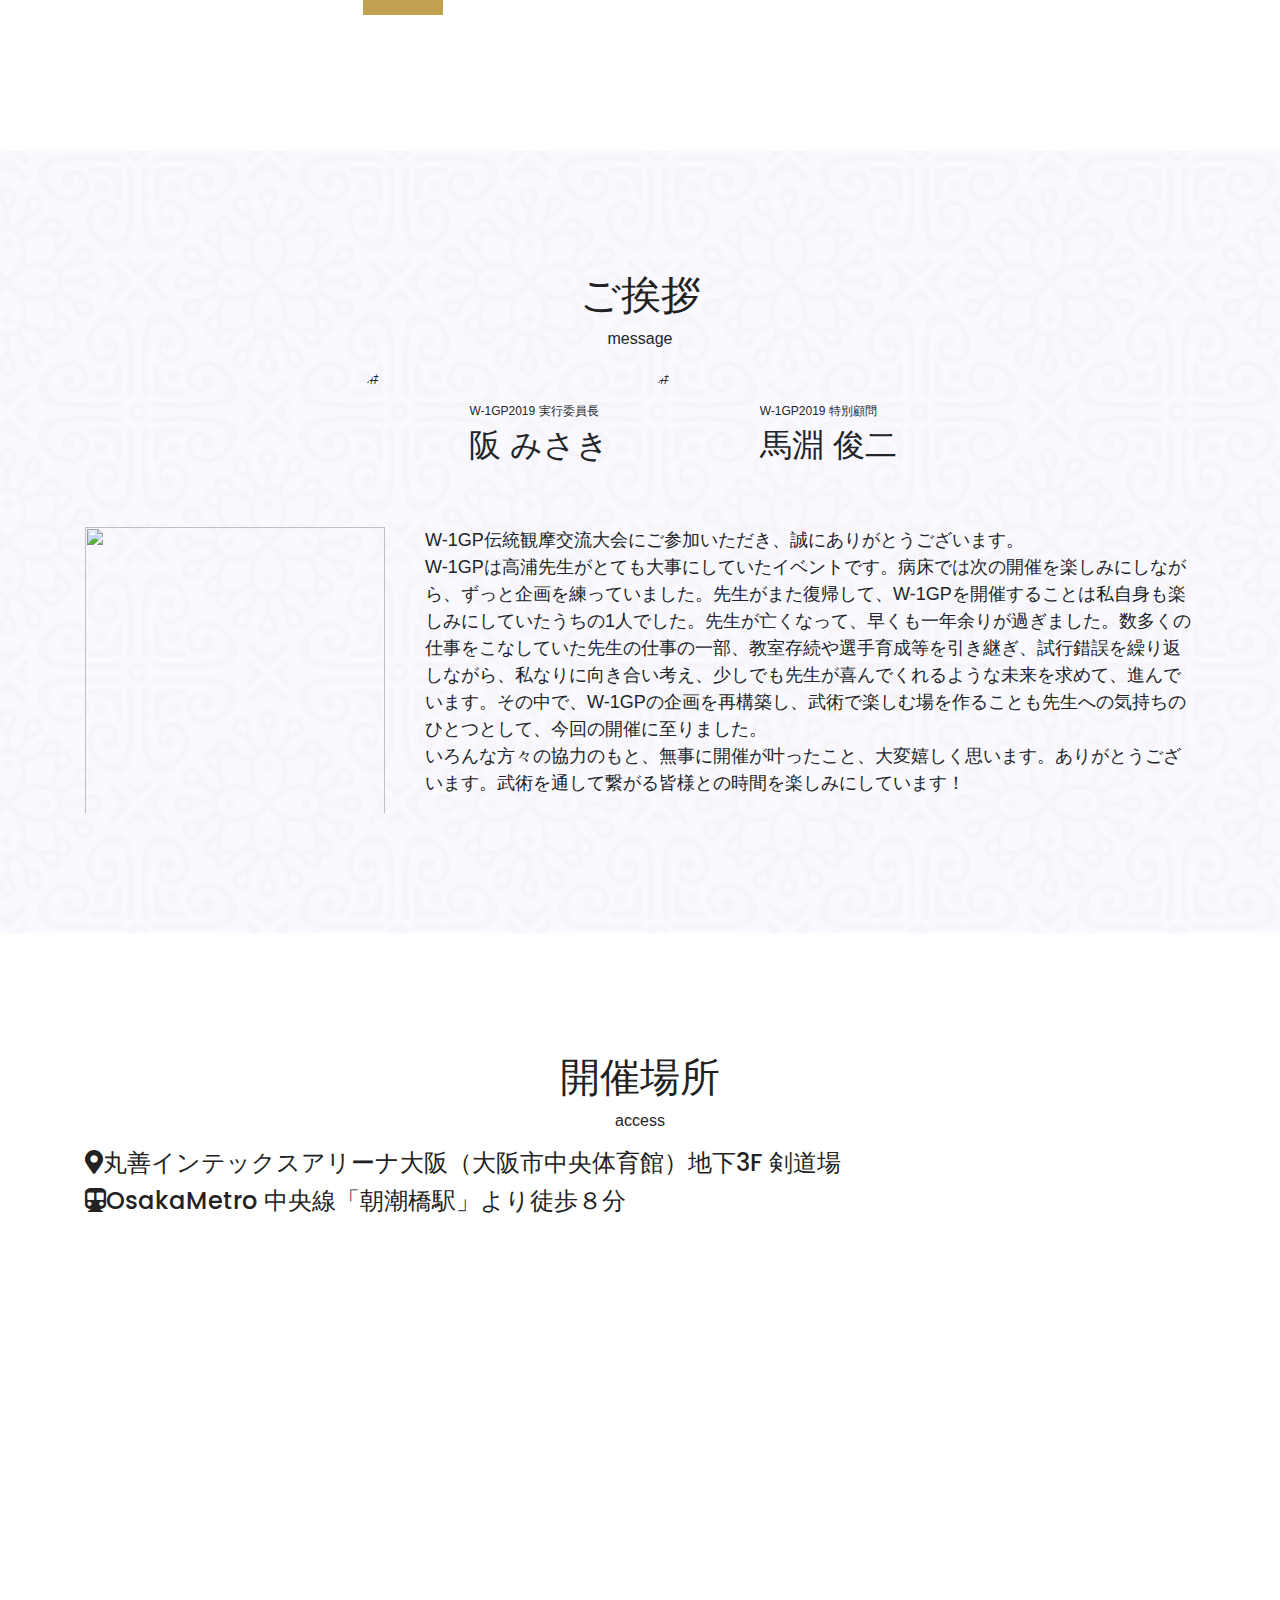
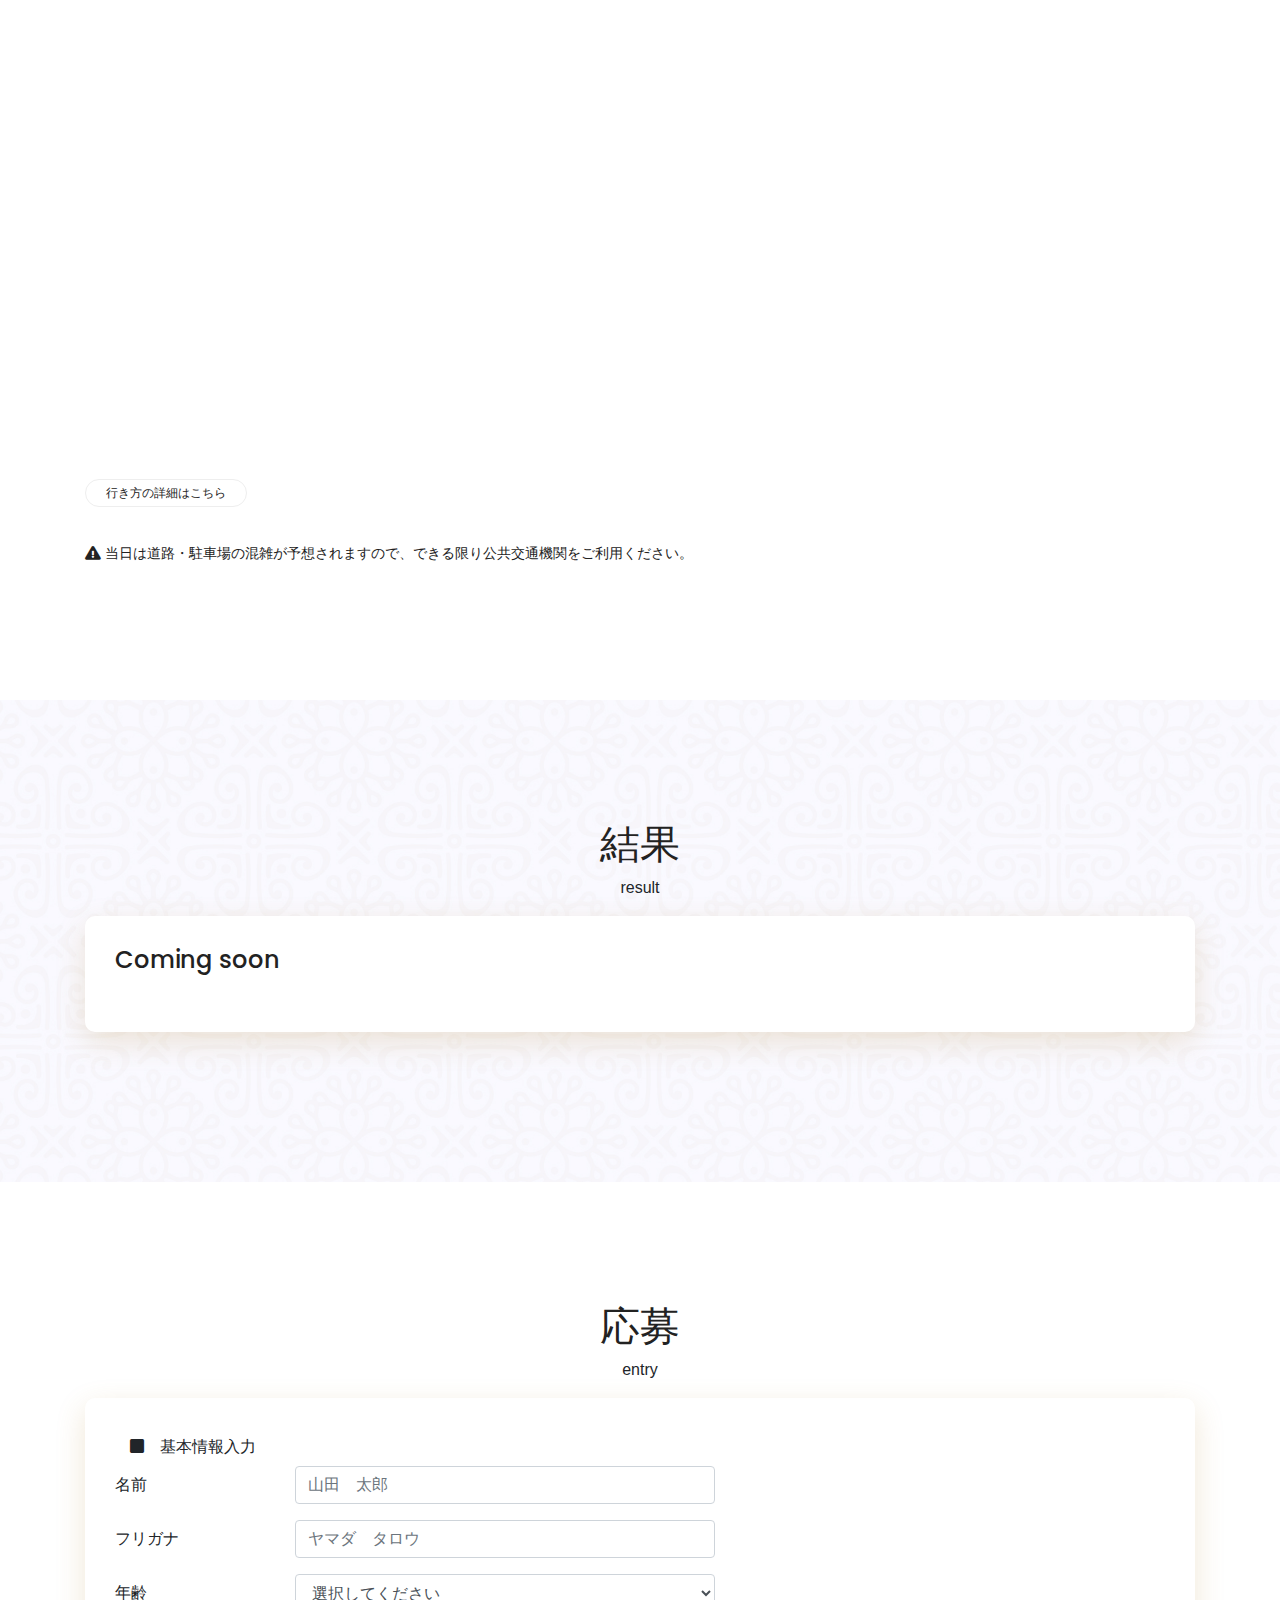
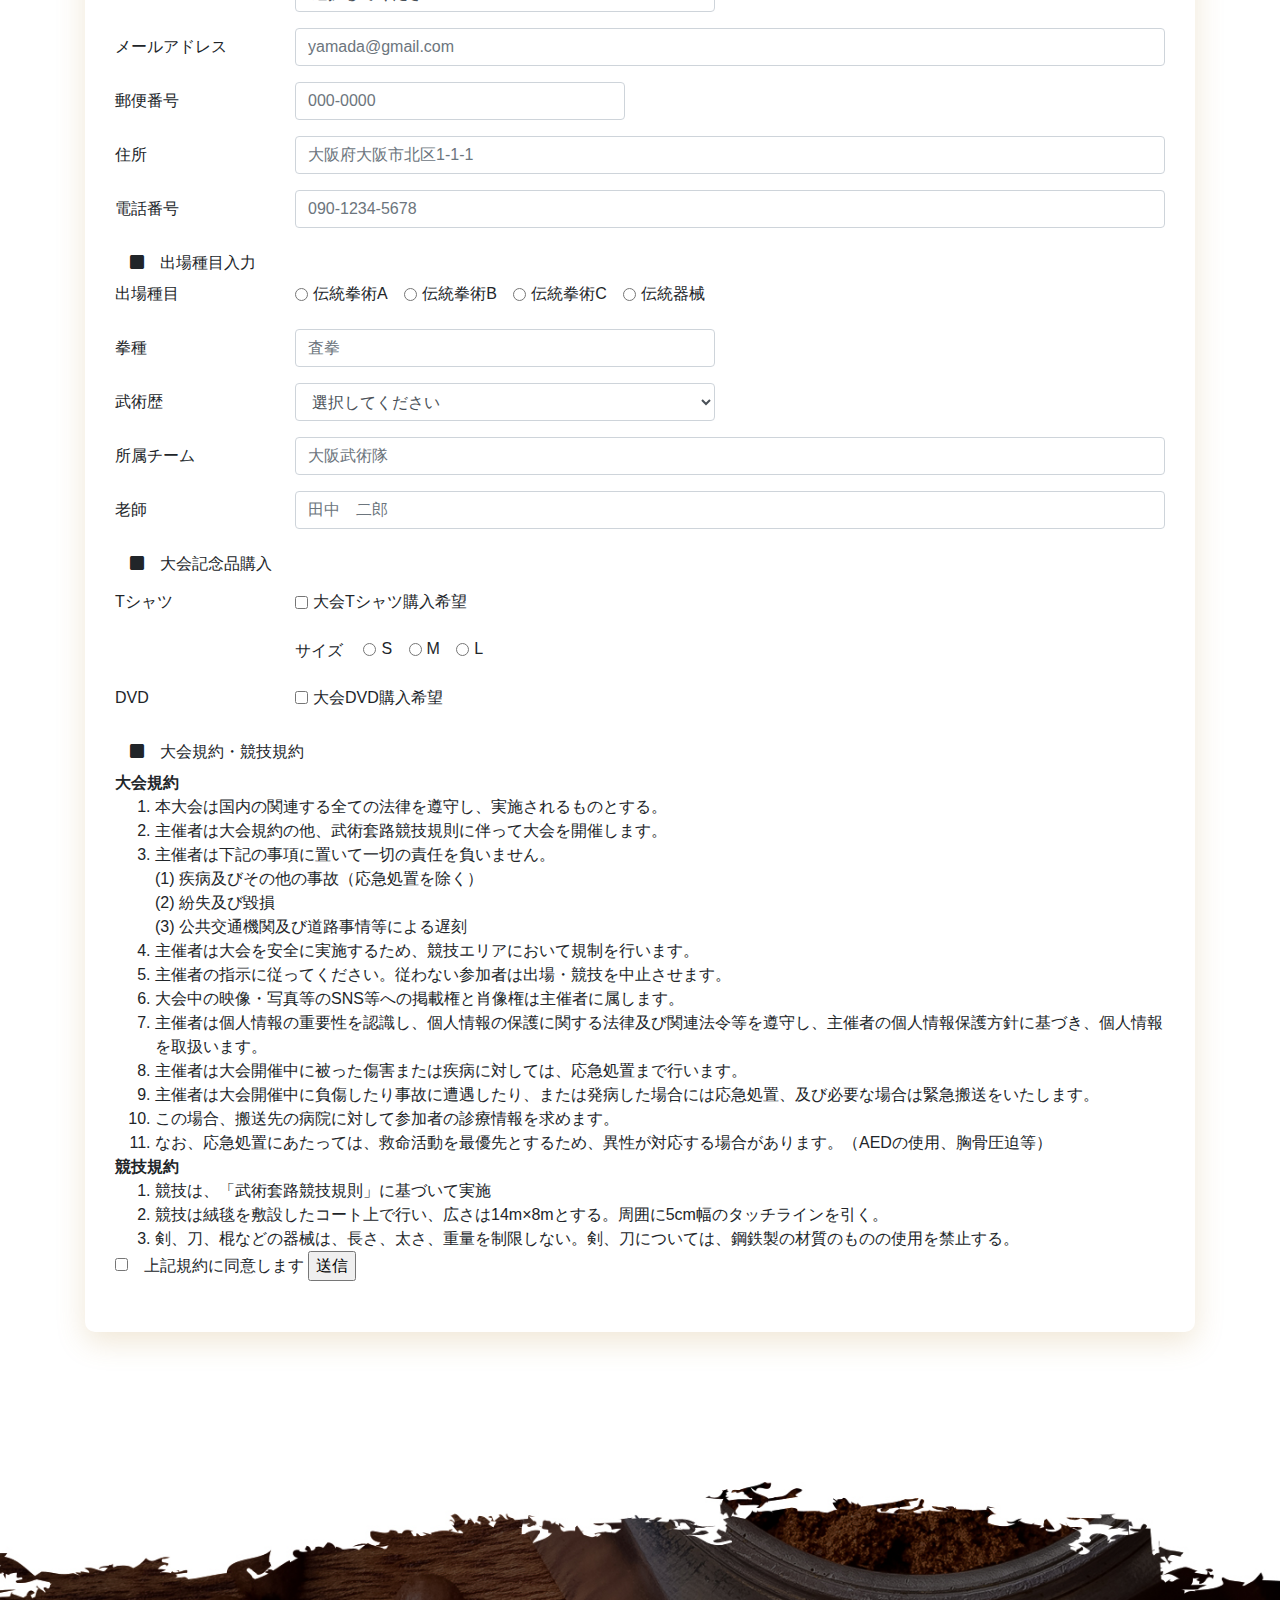
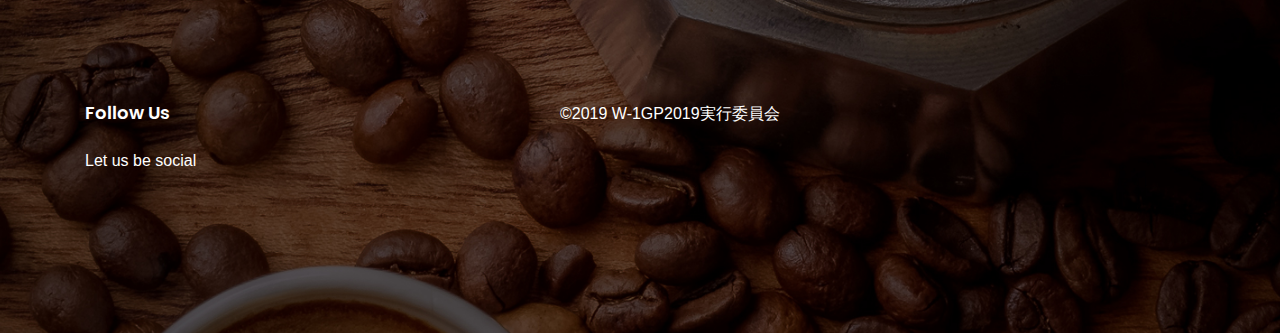
==== commit c7459caf: "大体の応募フォーム（HTML）は完成" ====
--- a/index.html
+++ b/index.html
@@ -494,12 +494,221 @@
 					<div class="row">
 						<div class="col-lg-12">
 							<div class="single-menu">
-								
-								<div class="title-div justify-content-between d-flex">
-									<h4>Coming soon</h4>
-								</div>
-								
-								
+								<form action="">
+									<ul>
+										<li class="col-sm-12 col-form-label"><i class="fas fa-square icon-link"></i>　基本情報入力</li>
+											<div class="term-content">
+												<div class="form-group row">
+													<label for="inputName" class="col-sm-2 col-form-label">名前</label>
+													<div class="col-sm-5">
+														<input type="text" class="form-control" id="name" placeholder="山田　太郎">
+													</div>
+												</div>
+
+												<div class="form-group row">
+													<label for="inputNameFurigana" class="col-sm-2 col-form-label">フリガナ</label>
+													<div class="col-sm-5">
+														<input type="text" class="form-control" id="nameFurigana" placeholder="ヤマダ　タロウ">
+													</div>
+												</div>
+
+												<div class="form-group row">
+													<label for="inputAge" class="col-sm-2 col-form-label">年齢</label>
+													<div class="col-sm-5">
+														<select name="age" id ="age" class="form-control">
+																<option value="">選択してください</option>
+																<option value="20歳未満">20歳未満</option>
+																<option value="20-29歳">20-29歳</option>
+																<option value="30-39歳">30-39歳</option>
+																<option value="40-49歳">40-49歳</option>
+																<option value="50-59歳">50-59歳</option>
+																<option value="60-69歳">60-69歳</option>
+																<option value="70-79歳">70-79歳</option>
+																<option value="80歳以上">80歳以上</option>
+														</select>
+													</div>
+												</div>
+
+												<div class="form-group row">
+													<label for="inputEmail" class="col-sm-2 col-form-label">メールアドレス</label>
+													<div class="col-sm-10">
+														<input type="text" class="form-control" id="email" placeholder="yamada@gmail.com">
+													</div>
+												</div>
+												<div class="form-group row">
+													<label for="inputZip" class="col-sm-2 col-form-label">郵便番号</label>
+													<div class="col-sm-4">
+														<input type="text" class="form-control" id="zipcode" placeholder="000-0000" name="zip11" size="10" max-length="8" onKeyUp="AjaxZip3.zip2addr(this,'','addr11','addr11');" >
+													</div>
+												</div>
+												<div class="form-group row">
+													<label for="inputAddress" class="col-sm-2 col-form-label">住所</label>
+													<div class="col-sm-10">
+														<input type="text" class="form-control" id="address" placeholder="大阪府大阪市北区1-1-1" name="addr11" size="60" >
+													</div>
+												</div>
+												<div class="form-group row">
+													<label for="inputTel" class="col-sm-2 col-form-label">電話番号</label>
+													<div class="col-sm-10">
+														<input type="tel" class="form-control" id="tel" placeholder="090-1234-5678">
+													</div>
+												</div>
+											</div>
+
+											<li class="col-sm-12 col-form-label"><i class="fas fa-square icon-link"></i>　出場種目入力</li>
+											<div class="term-content">
+												<fieldset class="form-group">
+													<div class="row">
+														<legend class="col-form-label col-sm-2 pt-0">出場種目</legend>
+														<div class="col-sm-10">
+
+															<div class="form-check form-check-inline">
+																<input class="form-check-input" type="radio" name="inlineRadioOptions" id="dentouA" value="dentouA">
+																<label class="form-check-label" for="dentouA">伝統拳術A</label>
+															</div>
+															<div class="form-check form-check-inline">
+																<input class="form-check-input" type="radio" name="inlineRadioOptions" id="dentouB" value="dentouB">
+																<label class="form-check-label" for="dentouB">伝統拳術B</label>
+															</div>
+															<div class="form-check form-check-inline">
+																<input class="form-check-input" type="radio" name="inlineRadioOptions" id="dentouC" value="dentouC">
+																<label class="form-check-label" for="dentouC">伝統拳術C</label>
+															</div>
+															<div class="form-check form-check-inline">
+																<input class="form-check-input" type="radio" name="inlineRadioOptions" id="dentouK" value="dentouK">
+																<label class="form-check-label" for="dentouK">伝統器械</label>
+															</div>
+
+														</div>
+													</div>
+												</fieldset>
+											
+												<div class="form-group row">
+													<label for="inputName" class="col-sm-2 col-form-label">拳種</label>
+													<div class="col-sm-5">
+														<input type="text" class="form-control" id="name" placeholder="査拳">
+													</div>
+												</div>
+
+												<div class="form-group row">
+													<label for="inputCareer" class="col-sm-2 col-form-label">武術歴</label>
+													<div class="col-sm-5">
+														<select name="career" id ="career" class="form-control">
+																<option value="">選択してください</option>
+																<option value="1年未満">1年未満</option>
+																<option value="1-3年">1-5年</option>
+																<option value="6-10年">6-10年</option>
+																<option value="10-20年">10-20年</option>
+																<option value="20年以上">20年以上</option>
+														</select>
+													</div>
+												</div>
+
+												<div class="form-group row">
+													<label for="inputName" class="col-sm-2 col-form-label">所属チーム</label>
+													<div class="col-sm-10">
+														<input type="text" class="form-control" id="name" placeholder="大阪武術隊">
+													</div>
+												</div>
+
+												<div class="form-group row">
+													<label for="inputName" class="col-sm-2 col-form-label">老師</label>
+													<div class="col-sm-10">
+														<input type="text" class="form-control" id="name" placeholder="田中　二郎">
+													</div>
+												</div>
+
+											</div>
+
+											<li class="col-sm-12 col-form-label"><i class="fas fa-square icon-link"></i>　大会記念品購入</li>
+											<div class="term-content">
+												<div class="form-group row">
+													<label for="inputTshirt" class="col-sm-2 col-form-label">Tシャツ</label>
+													
+													<div class="col-sm-10 d-flex align-items-center">
+														<div class="form-check form-check-inline">
+															<input class="form-check-input" type="checkbox" id="Tsirt" value="Tsirt">
+															<label class="form-check-label" for="Tsirt"> 大会Tシャツ購入希望</label>
+														</div>
+													</div>
+
+												</div>
+
+												<fieldset id="size" class="form-group choose-size choosen">
+													<div class="row">
+														<legend class="col-form-label col-sm-2 pt-0"></legend>
+														<div class="col-sm-10">
+															<span>サイズ　</span>
+															<div class="form-check form-check-inline">
+																<input class="form-check-input" type="radio" name="inlineRadioOptions" id="sizeS" value="sizeS">
+																<label class="form-check-label" for="sizeS">S</label>
+															</div>
+															<div class="form-check form-check-inline">
+																<input class="form-check-input" type="radio" name="inlineRadioOptions" id="sizeM" value="sizeM">
+																<label class="form-check-label" for="sizeM">M</label>
+															</div>
+															<div class="form-check form-check-inline">
+																<input class="form-check-input" type="radio" name="inlineRadioOptions" id="sizeL" value="sizeL">
+																<label class="form-check-label" for="sizeL">L</label>
+															</div>
+
+														</div>
+													</div>
+												</fieldset>
+
+												<div class="form-group row">
+													<label for="inputTshirt" class="col-sm-2 col-form-label">DVD</label>
+													<div class="col-sm-10 d-flex align-items-center">
+														<div class="form-check form-check-inline">
+															<input class="form-check-input" type="checkbox" id="dvd" value="dvd">
+															<label class="form-check-label" for="dvd"> 大会DVD購入希望</label>
+														</div>
+													</div>
+												</div>
+
+												
+
+											</div>
+
+
+											<li class="col-sm-12 col-form-label"><i class="fas fa-square icon-link"></i>　大会規約・競技規約</li>
+											<div class="term-content">
+												<div id="scroll" class="protocol-box">
+													<p><strong>大会規約</strong></p>
+													<ol>
+														<li>本大会は国内の関連する全ての法律を遵守し、実施されるものとする。</li>
+														<li>主催者は大会規約の他、武術套路競技規則に伴って大会を開催します。</li>
+														<li>主催者は下記の事項に置いて一切の責任を負いません。<br>
+															(1) 疾病及びその他の事故（応急処置を除く）<br>
+															(2) 紛失及び毀損<br>
+															(3) 公共交通機関及び道路事情等による遅刻
+														</li>
+														<li>主催者は大会を安全に実施するため、競技エリアにおいて規制を行います。</li>
+														<li>主催者の指示に従ってください。従わない参加者は出場・競技を中止させます。</li>
+														<li>大会中の映像・写真等のSNS等への掲載権と肖像権は主催者に属します。</li>
+														<li>主催者は個人情報の重要性を認識し、個人情報の保護に関する法律及び関連法令等を遵守し、主催者の個人情報保護方針に基づき、個人情報を取扱います。</li>
+														<li>主催者は大会開催中に被った傷害または疾病に対しては、応急処置まで行います。</li>
+														<li>主催者は大会開催中に負傷したり事故に遭遇したり、または発病した場合には応急処置、及び必要な場合は緊急搬送をいたします。</li>
+														<li>この場合、搬送先の病院に対して参加者の診療情報を求めます。</li>
+														<li>なお、応急処置にあたっては、救命活動を最優先とするため、異性が対応する場合があります。（AEDの使用、胸骨圧迫等）</li>
+													</ol>
+													<p><strong>競技規約</strong></p>
+													<ol>
+														<li>競技は、「武術套路競技規則」に基づいて実施</li>
+														<li>競技は絨毯を敷設したコート上で行い、広さは14m×8mとする。周囲に5cm幅のタッチラインを引く。</li>
+														<li>剣、刀、棍などの器械は、長さ、太さ、重量を制限しない。剣、刀については、鋼鉄製の材質のものの使用を禁止する。</li>
+													</ol>
+												</div>
+												
+														<input type="checkbox" id="agreement" /><label for="agreement">　上記規約に同意します</label>
+														
+														<input type="submit" href="" id="to-form" class="toform-btn toform-border" value="送信">
+
+											</div>
+
+										</div>
+									</ul>
+								</form>
 
 							</div>
 						</div>
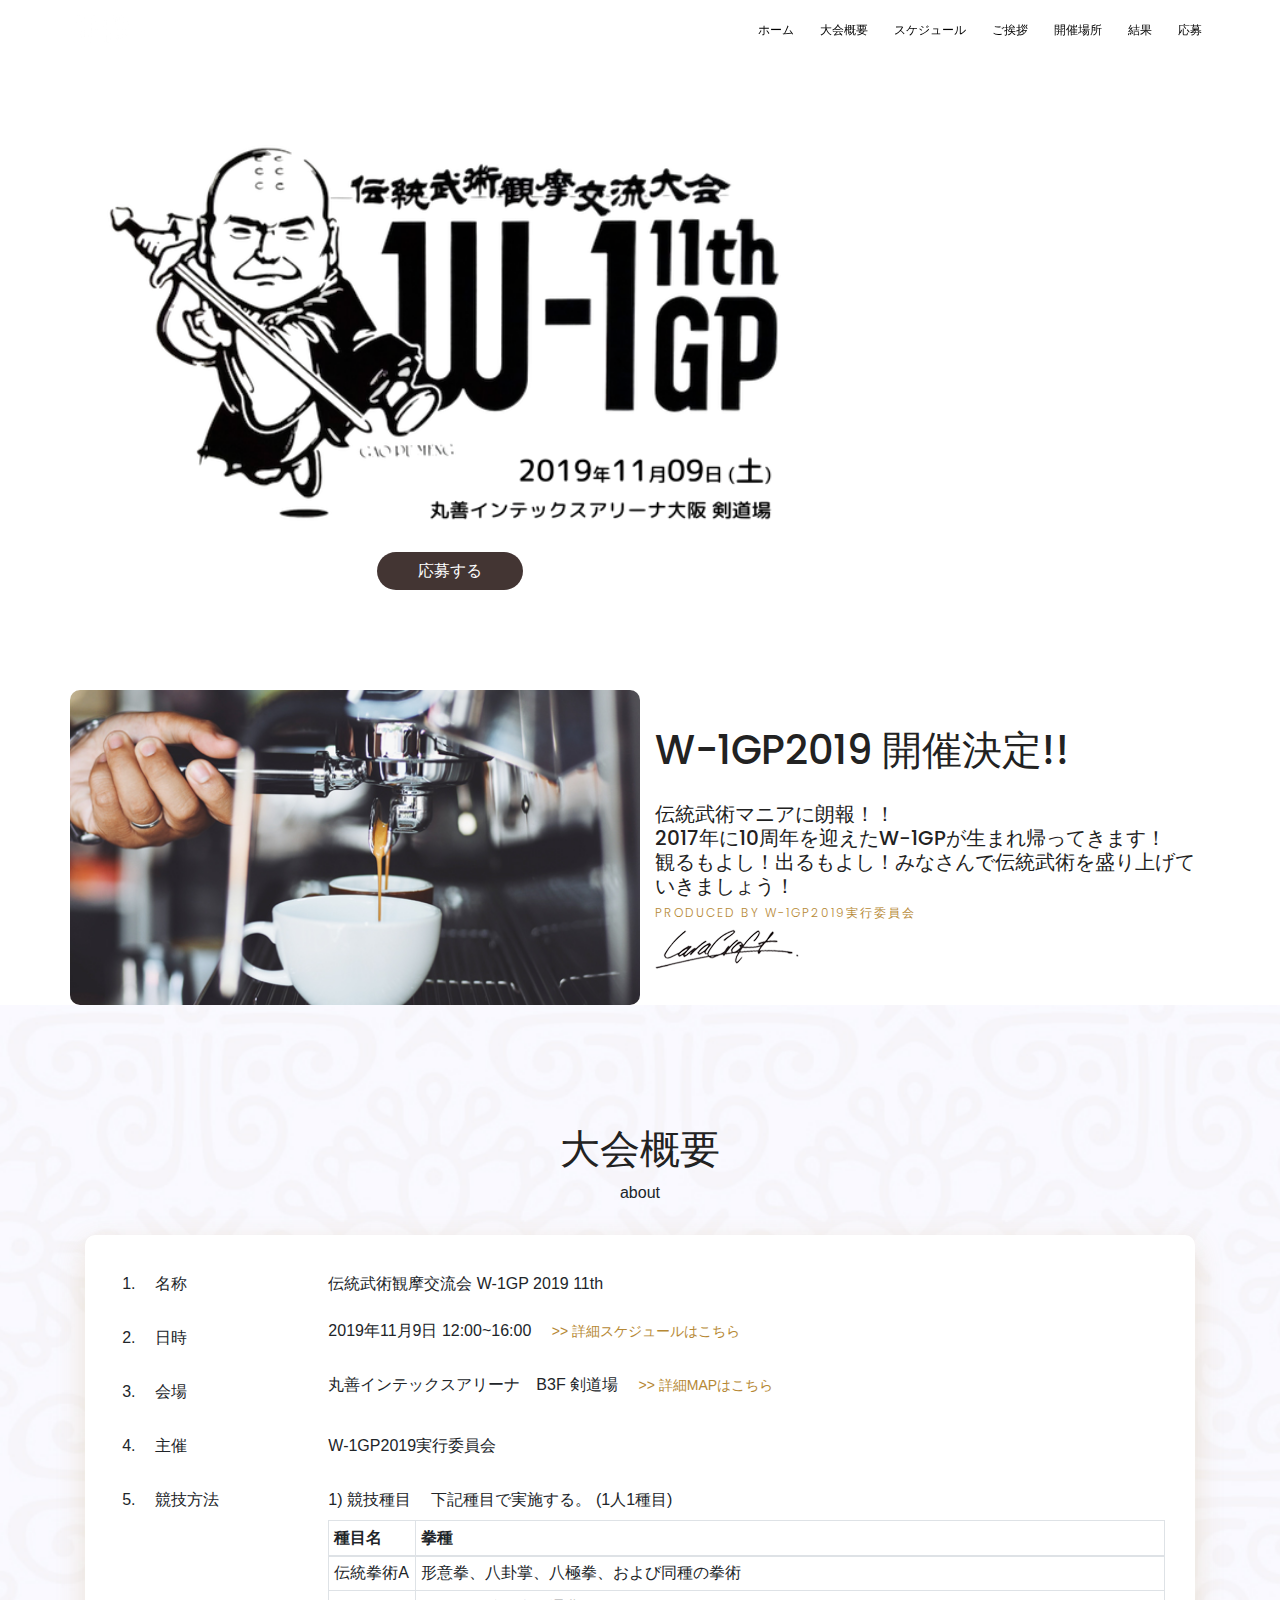
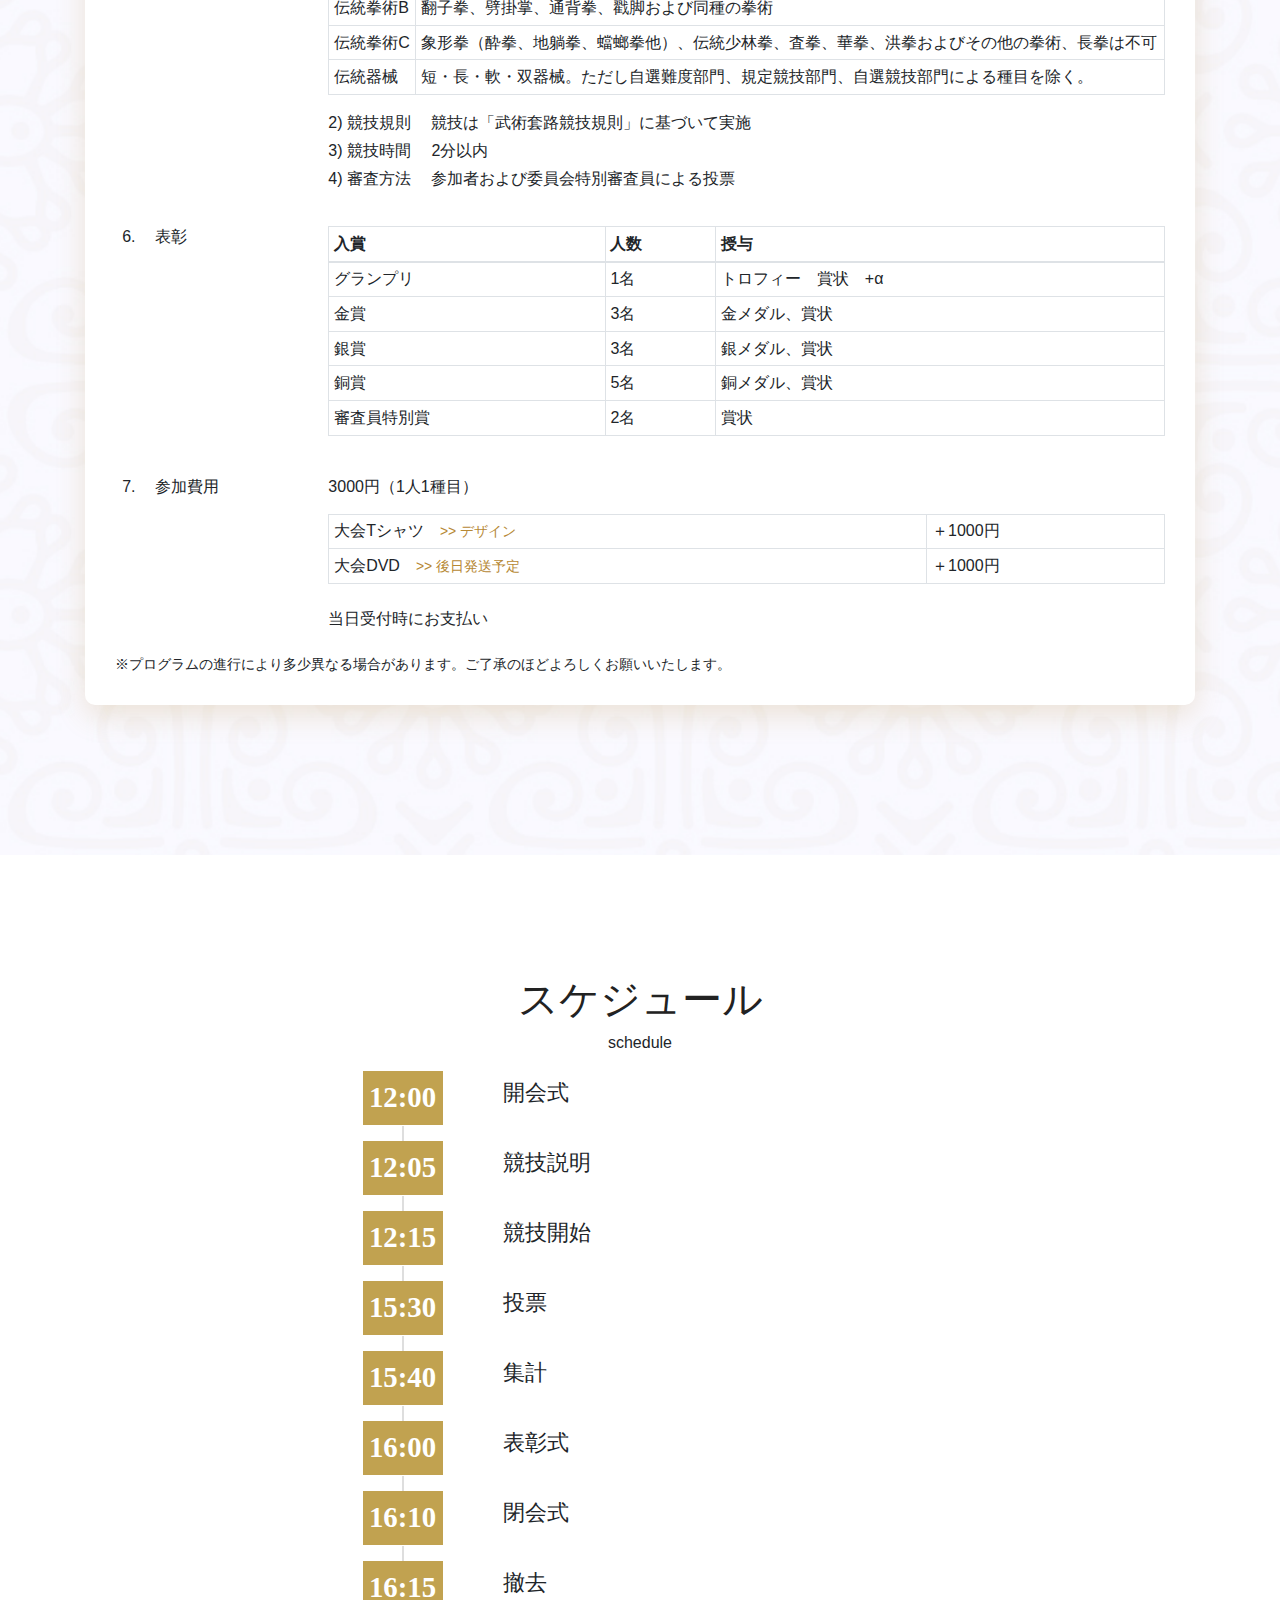
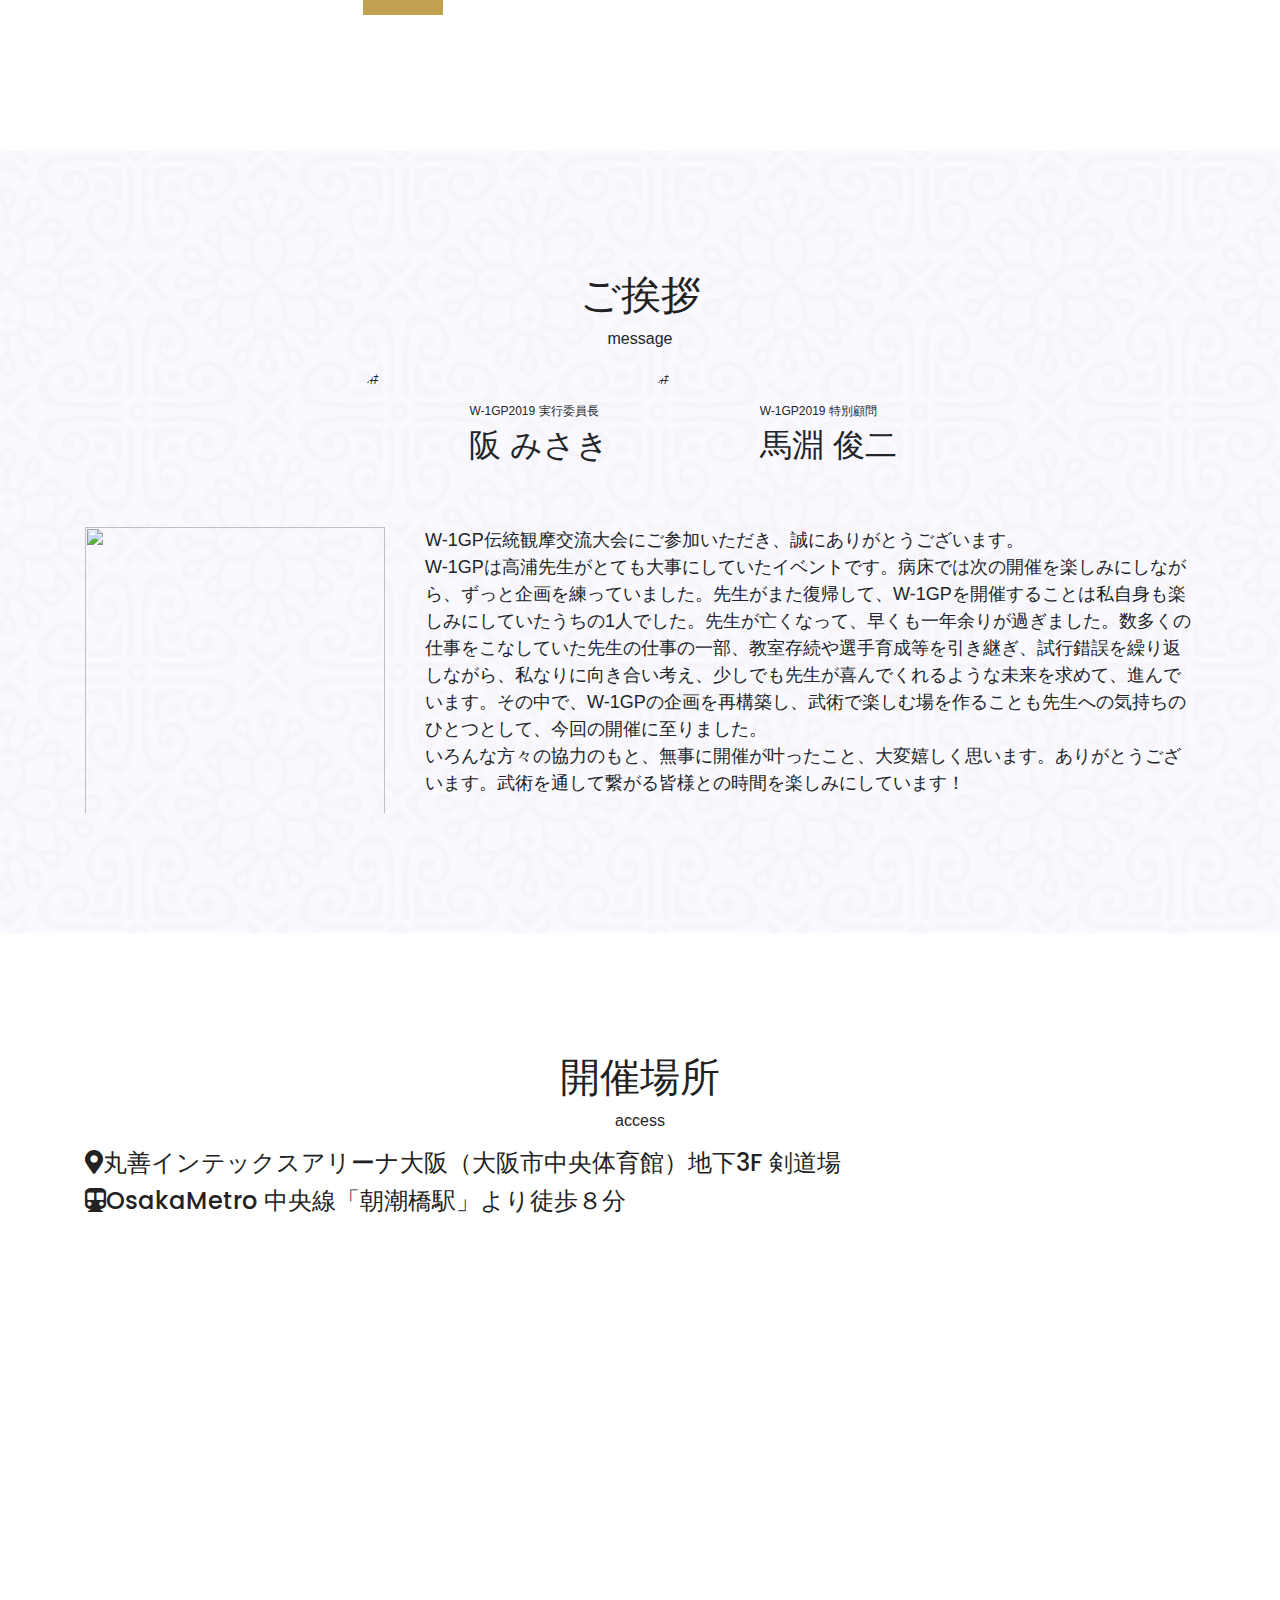
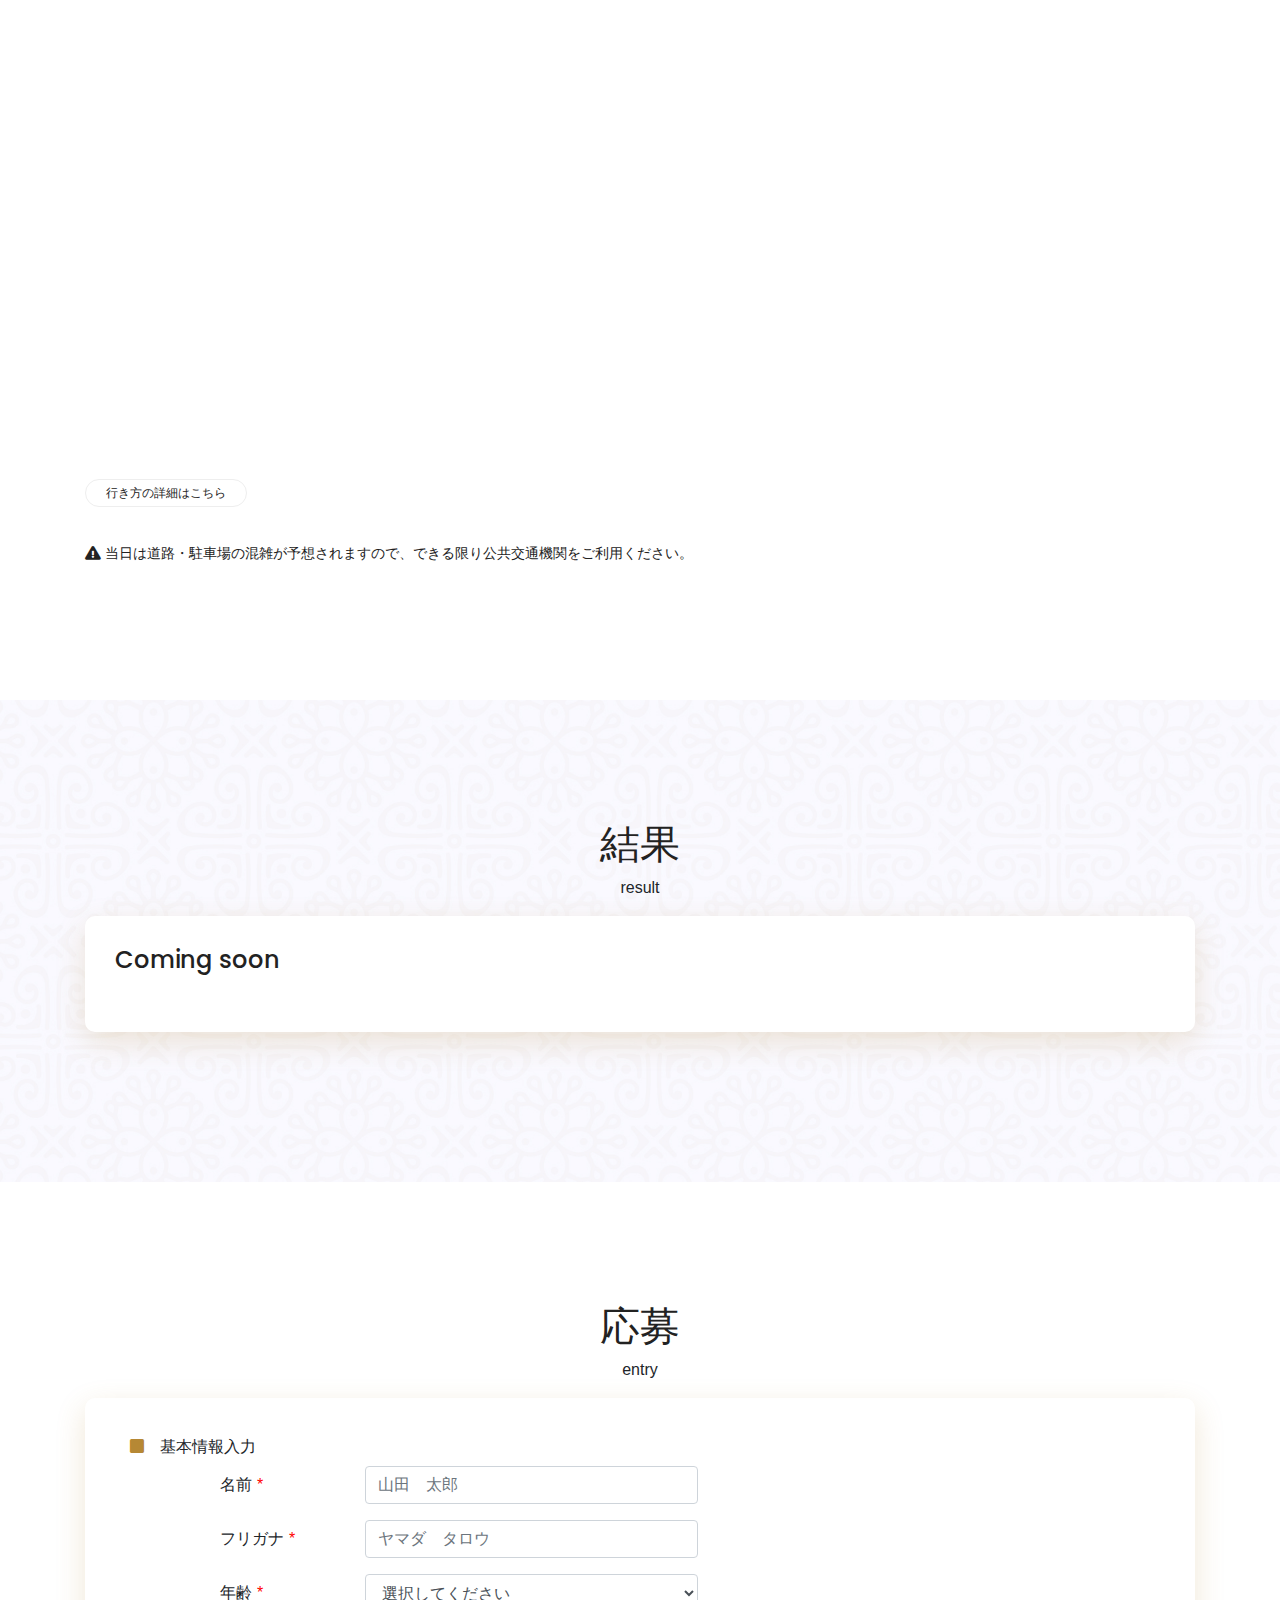
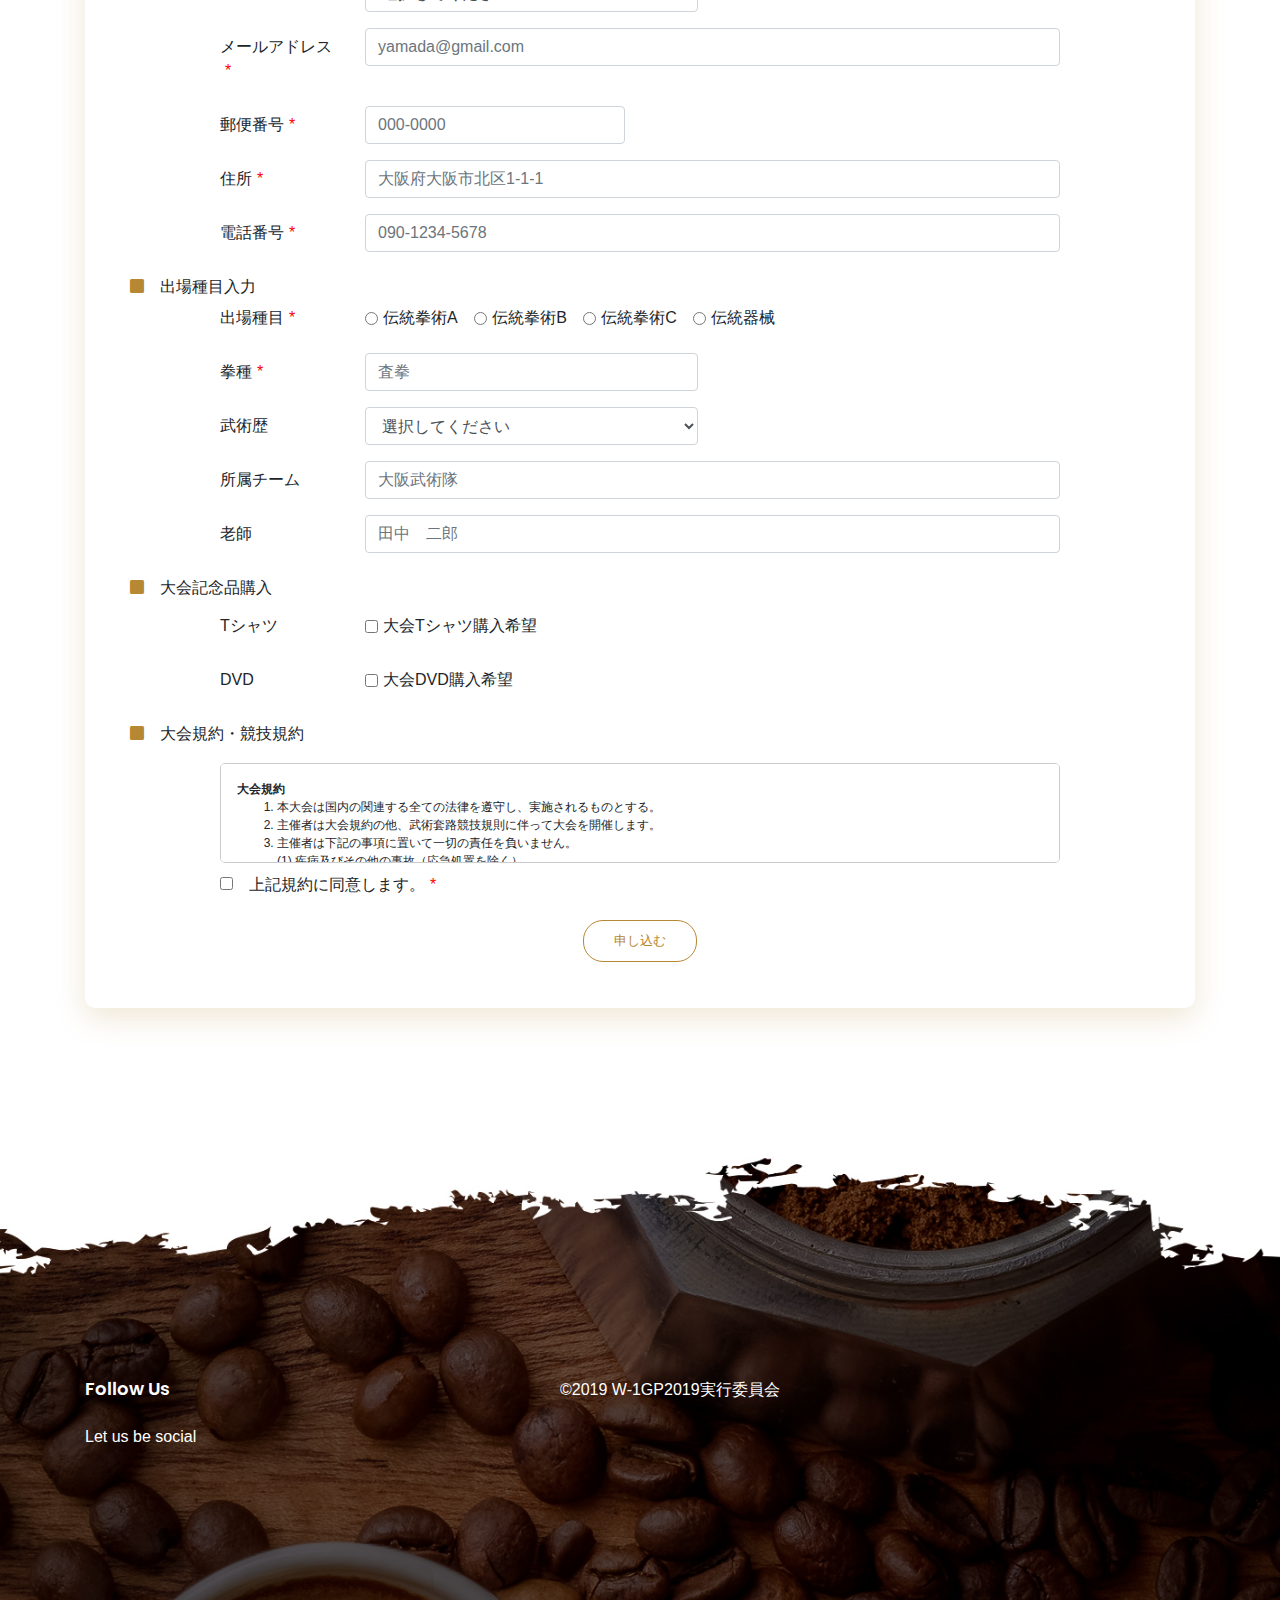
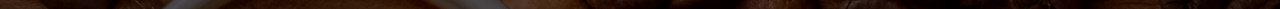
==== commit 7a6a9b4a: "scssファイル削除、応募セクション修正" ====
--- a/index.html
+++ b/index.html
@@ -360,14 +360,14 @@
 					</div>
 
 					<ul class="tabs">
-						<li class="hover" data-tab="misaki">
+						<li class="hover" data-tab="misaki" id="misaki-tag">
 							<img class="lazyload lazyload-loaded" src="img/message/misaki_message_circle.jpg" alt="#">
 							<p>
 								<span>W-1GP2019 実行委員長</span>
 								阪 みさき
 							</p>
 						</li>
-						<li class="hover" data-tab="mabuchi">
+						<li class="hover" data-tab="mabuchi" id="mabuchi-tag">
 							<img class="lazyload lazyload-loaded" src="img/message/mabuchi_message_circle.jpg" alt="#">
 							<p>
 								<span>W-1GP2019 特別顧問</span>
@@ -376,7 +376,7 @@
 						</li>
 					</ul>
 
-					<article class="tabpage active" data-tab="misaki">
+					<article class="tabpage active" data-tab="misaki" id="misaki">
 						<img class="lazyload lazyload-loaded" data-src="img/message/misaki_profile.jpg" src="img/message/misaki_message.jpg" alt="">
 						<div class="text-message">
 							<p>
@@ -390,8 +390,8 @@
 
 					</article>
 
-					<article class="tabpage" data-tab="mabuchi">
-						<img class="lazyload lazyload-loaded" data-src="img/message/misaki_profile.jpg" src="img/message/mabuchi_message.jpg" alt="">
+					<article class="tabpage" data-tab="mabuchi" id="mabuchi">
+						<img class="lazyload lazyload-loaded" data-src="img/message/mabuchi_profile.jpg" src="img/message/mabuchi_message.jpg" alt="">
 						<div class="text-message">
 							<p>
 								伝統武術観摩交流大会(W-1GP)は日本の武術太極拳の普及・指導に尽力し功績を残した故高浦猛氏が、全国の伝統武術愛好者の交流の場として2007年から開催した伝統武術による表演大会です。
@@ -494,26 +494,27 @@
 					<div class="row">
 						<div class="col-lg-12">
 							<div class="single-menu">
+
 								<form action="">
 									<ul>
 										<li class="col-sm-12 col-form-label"><i class="fas fa-square icon-link"></i>　基本情報入力</li>
 											<div class="term-content">
 												<div class="form-group row">
-													<label for="inputName" class="col-sm-2 col-form-label">名前</label>
+													<label for="inputName" class="col-sm-2 col-form-label">名前<span class="required">*</span></label>
 													<div class="col-sm-5">
-														<input type="text" class="form-control" id="name" placeholder="山田　太郎">
-													</div>
-												</div>
-
-												<div class="form-group row">
-													<label for="inputNameFurigana" class="col-sm-2 col-form-label">フリガナ</label>
+														<input type="text" name="name" class="form-control" id="name" placeholder="山田　太郎">
+													</div>
+												</div>
+
+												<div class="form-group row">
+													<label for="inputNameFurigana" class="col-sm-2 col-form-label">フリガナ<span class="required">*</span></label>
 													<div class="col-sm-5">
-														<input type="text" class="form-control" id="nameFurigana" placeholder="ヤマダ　タロウ">
-													</div>
-												</div>
-
-												<div class="form-group row">
-													<label for="inputAge" class="col-sm-2 col-form-label">年齢</label>
+														<input type="text" name="nameFurigana" class="form-control" id="nameFurigana" placeholder="ヤマダ　タロウ">
+													</div>
+												</div>
+
+												<div class="form-group row">
+													<label for="inputAge" class="col-sm-2 col-form-label">年齢<span class="required">*</span></label>
 													<div class="col-sm-5">
 														<select name="age" id ="age" class="form-control">
 																<option value="">選択してください</option>
@@ -530,27 +531,27 @@
 												</div>
 
 												<div class="form-group row">
-													<label for="inputEmail" class="col-sm-2 col-form-label">メールアドレス</label>
+													<label for="inputEmail" class="col-sm-2 col-form-label">メールアドレス<span class="required">*</span></label>
 													<div class="col-sm-10">
-														<input type="text" class="form-control" id="email" placeholder="yamada@gmail.com">
-													</div>
-												</div>
-												<div class="form-group row">
-													<label for="inputZip" class="col-sm-2 col-form-label">郵便番号</label>
+														<input type="text" name="email" class="form-control" id="email" placeholder="yamada@gmail.com">
+													</div>
+												</div>
+												<div class="form-group row">
+													<label for="inputZip" class="col-sm-2 col-form-label">郵便番号<span class="required">*</span></label>
 													<div class="col-sm-4">
-														<input type="text" class="form-control" id="zipcode" placeholder="000-0000" name="zip11" size="10" max-length="8" onKeyUp="AjaxZip3.zip2addr(this,'','addr11','addr11');" >
-													</div>
-												</div>
-												<div class="form-group row">
-													<label for="inputAddress" class="col-sm-2 col-form-label">住所</label>
+														<input type="text" name="zip11" class="form-control" id="zipcode" placeholder="000-0000" size="10" max-length="8" onKeyUp="AjaxZip3.zip2addr(this,'','addr11','addr11');" >
+													</div>
+												</div>
+												<div class="form-group row">
+													<label for="inputAddress" class="col-sm-2 col-form-label">住所<span class="required">*</span></label>
 													<div class="col-sm-10">
-														<input type="text" class="form-control" id="address" placeholder="大阪府大阪市北区1-1-1" name="addr11" size="60" >
-													</div>
-												</div>
-												<div class="form-group row">
-													<label for="inputTel" class="col-sm-2 col-form-label">電話番号</label>
+														<input type="text" name="addr11" class="form-control" id="address" placeholder="大阪府大阪市北区1-1-1" size="60" >
+													</div>
+												</div>
+												<div class="form-group row">
+													<label for="inputTel" class="col-sm-2 col-form-label">電話番号<span class="required">*</span></label>
 													<div class="col-sm-10">
-														<input type="tel" class="form-control" id="tel" placeholder="090-1234-5678">
+														<input type="tel" name="tel" class="form-control" id="tel" placeholder="090-1234-5678">
 													</div>
 												</div>
 											</div>
@@ -559,23 +560,23 @@
 											<div class="term-content">
 												<fieldset class="form-group">
 													<div class="row">
-														<legend class="col-form-label col-sm-2 pt-0">出場種目</legend>
+														<legend class="col-form-label col-sm-2 pt-0">出場種目<span class="required">*</span></legend>
 														<div class="col-sm-10">
 
 															<div class="form-check form-check-inline">
-																<input class="form-check-input" type="radio" name="inlineRadioOptions" id="dentouA" value="dentouA">
+																<input class="form-check-input" type="radio" name="dept" id="dentouA" value="dentouA">
 																<label class="form-check-label" for="dentouA">伝統拳術A</label>
 															</div>
 															<div class="form-check form-check-inline">
-																<input class="form-check-input" type="radio" name="inlineRadioOptions" id="dentouB" value="dentouB">
+																<input class="form-check-input" type="radio" name="dept" id="dentouB" value="dentouB">
 																<label class="form-check-label" for="dentouB">伝統拳術B</label>
 															</div>
 															<div class="form-check form-check-inline">
-																<input class="form-check-input" type="radio" name="inlineRadioOptions" id="dentouC" value="dentouC">
+																<input class="form-check-input" type="radio" name="dept" id="dentouC" value="dentouC">
 																<label class="form-check-label" for="dentouC">伝統拳術C</label>
 															</div>
 															<div class="form-check form-check-inline">
-																<input class="form-check-input" type="radio" name="inlineRadioOptions" id="dentouK" value="dentouK">
+																<input class="form-check-input" type="radio" name="dept" id="dentouK" value="dentouK">
 																<label class="form-check-label" for="dentouK">伝統器械</label>
 															</div>
 
@@ -584,9 +585,9 @@
 												</fieldset>
 											
 												<div class="form-group row">
-													<label for="inputName" class="col-sm-2 col-form-label">拳種</label>
+													<label for="inputName" class="col-sm-2 col-form-label">拳種<span class="required">*</span></label>
 													<div class="col-sm-5">
-														<input type="text" class="form-control" id="name" placeholder="査拳">
+														<input type="text" class="form-control" name="nameStyle" id="nameStyle" placeholder="査拳">
 													</div>
 												</div>
 
@@ -607,14 +608,14 @@
 												<div class="form-group row">
 													<label for="inputName" class="col-sm-2 col-form-label">所属チーム</label>
 													<div class="col-sm-10">
-														<input type="text" class="form-control" id="name" placeholder="大阪武術隊">
+														<input type="text" class="form-control" name="team" id="name" placeholder="大阪武術隊">
 													</div>
 												</div>
 
 												<div class="form-group row">
 													<label for="inputName" class="col-sm-2 col-form-label">老師</label>
 													<div class="col-sm-10">
-														<input type="text" class="form-control" id="name" placeholder="田中　二郎">
+														<input type="text" class="form-control" name="teacher" id="teacher" placeholder="田中　二郎">
 													</div>
 												</div>
 
@@ -627,8 +628,8 @@
 													
 													<div class="col-sm-10 d-flex align-items-center">
 														<div class="form-check form-check-inline">
-															<input class="form-check-input" type="checkbox" id="Tsirt" value="Tsirt">
-															<label class="form-check-label" for="Tsirt"> 大会Tシャツ購入希望</label>
+															<input class="form-check-input" type="checkbox" name="Tshirt" id="Tshirt" value="Tshirt">
+															<label class="form-check-label" for="Tshirt"> 大会Tシャツ購入希望</label>
 														</div>
 													</div>
 
@@ -638,17 +639,17 @@
 													<div class="row">
 														<legend class="col-form-label col-sm-2 pt-0"></legend>
 														<div class="col-sm-10">
-															<span>サイズ　</span>
+															<span>サイズ　<span class="required">*</span></span>
 															<div class="form-check form-check-inline">
-																<input class="form-check-input" type="radio" name="inlineRadioOptions" id="sizeS" value="sizeS">
+																<input class="form-check-input" type="radio" name="size" id="sizeS" value="sizeS">
 																<label class="form-check-label" for="sizeS">S</label>
 															</div>
 															<div class="form-check form-check-inline">
-																<input class="form-check-input" type="radio" name="inlineRadioOptions" id="sizeM" value="sizeM">
+																<input class="form-check-input" type="radio" name="size" id="sizeM" value="sizeM">
 																<label class="form-check-label" for="sizeM">M</label>
 															</div>
 															<div class="form-check form-check-inline">
-																<input class="form-check-input" type="radio" name="inlineRadioOptions" id="sizeL" value="sizeL">
+																<input class="form-check-input" type="radio" name="size" id="sizeL" value="sizeL">
 																<label class="form-check-label" for="sizeL">L</label>
 															</div>
 
@@ -660,7 +661,7 @@
 													<label for="inputTshirt" class="col-sm-2 col-form-label">DVD</label>
 													<div class="col-sm-10 d-flex align-items-center">
 														<div class="form-check form-check-inline">
-															<input class="form-check-input" type="checkbox" id="dvd" value="dvd">
+															<input class="form-check-input" type="checkbox" name="dvd" id="dvd" value="dvd">
 															<label class="form-check-label" for="dvd"> 大会DVD購入希望</label>
 														</div>
 													</div>
@@ -700,9 +701,9 @@
 													</ol>
 												</div>
 												
-														<input type="checkbox" id="agreement" /><label for="agreement">　上記規約に同意します</label>
+														<input type="checkbox" name="agreement" id="agreement" /><label for="agreement">　上記規約に同意します。<span class="required">*</span></label>
 														
-														<input type="submit" href="" id="to-form" class="toform-btn toform-border" value="送信">
+														<input type="submit" href="" id="to-form" class="toform-btn toform-border" value="申し込む">
 
 											</div>
 
--- a/css/main.css
+++ b/css/main.css
@@ -218,6 +218,7 @@
   border-top: 1px dotted #eee;
 }
 
+/* あとで選別して消す！ */
 .button-group-area .genric-btn {
   margin-right: 10px;
   margin-top: 10px;
@@ -459,6 +460,7 @@
   border: 1px solid transparent;
   cursor: not-allowed;
 }
+/* ここまであとで選別して消す！ */
 
 .generic-blockquote {
   padding: 30px 50px 30px 30px;
@@ -1458,7 +1460,7 @@
   margin: 0;
 }
 
-/* Mobile Nav Toggle */
+/* Mobile Nav Toggle  必須なやつ */
 #mobile-nav-toggle {
   position: fixed;
   right: 15px;
@@ -1581,6 +1583,7 @@
 body.mobile-nav-active #mobile-nav-toggle {
   color: #fff;
 }
+/* ここまで消したらあかん */
 
 .section-gap {
   padding: 120px 0;
@@ -2338,4 +2341,81 @@
   background-color: #dedede;
 }
 
-
+.icon-link {
+  color: #b68834;
+}
+
+.choose-size {
+  display: block;
+}
+
+.choosen {
+  display: none;
+}
+
+#entry .term-content {
+  margin: 0 auto;
+   width: 80%;
+}
+#scroll{
+  font-size: 12px;
+  overflow: auto;
+  width: 100%;
+  height: 100px;
+  background-color: #fff;
+  padding: 16px;
+  border: 1px solid #ccc;
+  border-radius: 5px;
+  margin: 10px 0;
+}
+
+.toform-btn {
+  border-radius: 20px;
+  display: block;
+  margin: 15px auto;
+  outline: none;
+  line-height: 40px;
+  padding: 0 30px;
+  font-size: .8em;
+  text-align: center;
+  text-decoration: none;
+  font-weight: 500;
+}
+.toform-border {
+  color: #b68834;
+  border: 1px solid #b68834;
+  background: #fff;
+  cursor: default;
+}
+
+.toform-border:hover {
+  color: #b68834;
+  text-decoration: none;
+}
+
+.toform-full {
+  color: #fff;
+  background: #b68834;
+  border: 1px solid transparent;
+  cursor: pointer;
+  -webkit-transition: all 0.3s ease 0s;
+  -moz-transition: all 0.3s ease 0s;
+  -o-transition: all 0.3s ease 0s;
+  transition: all 0.3s ease 0s;
+}
+
+.toform-full:hover {
+  color: #b68834;
+  border: 1px solid #b68834;
+  background: #fff;
+}
+
+.form-check {
+  display: inline-block;
+}
+
+.required {
+  color: red;
+  font-size: inherit;
+  margin-left: 5px;
+}